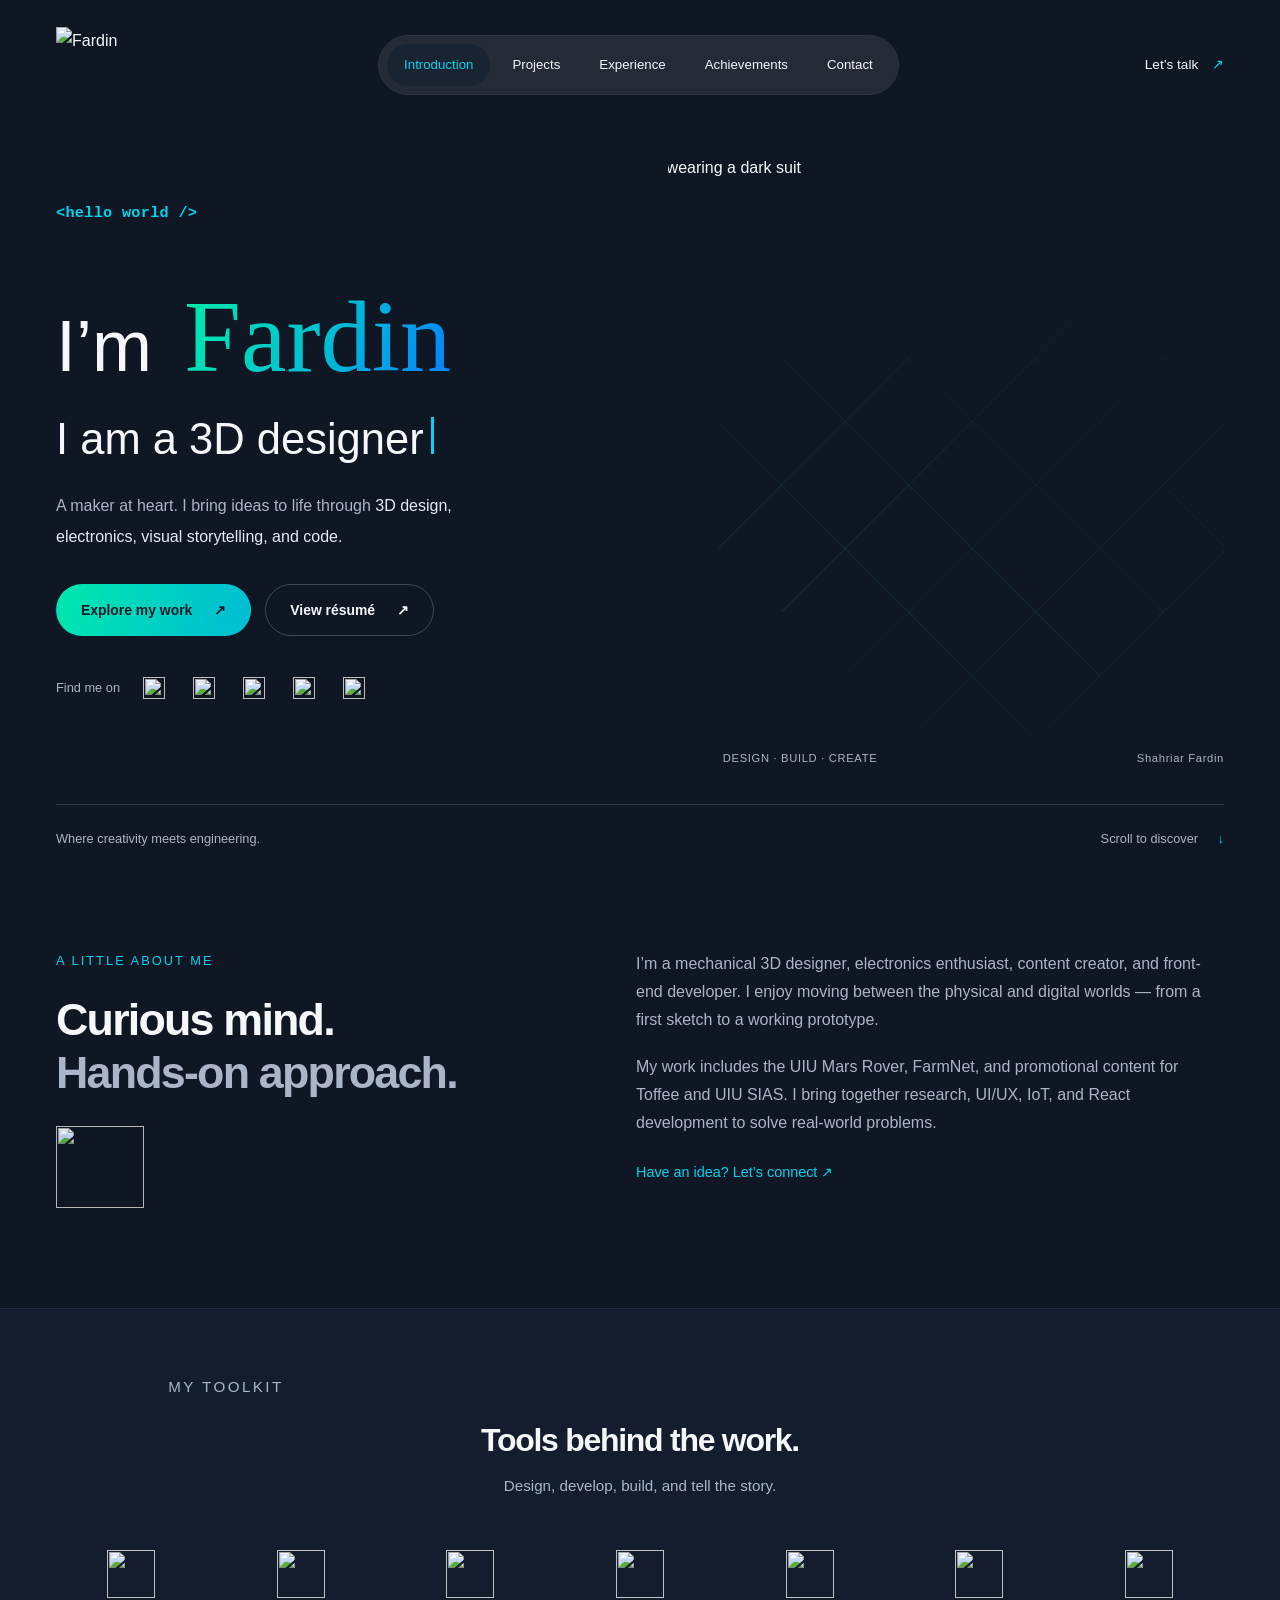
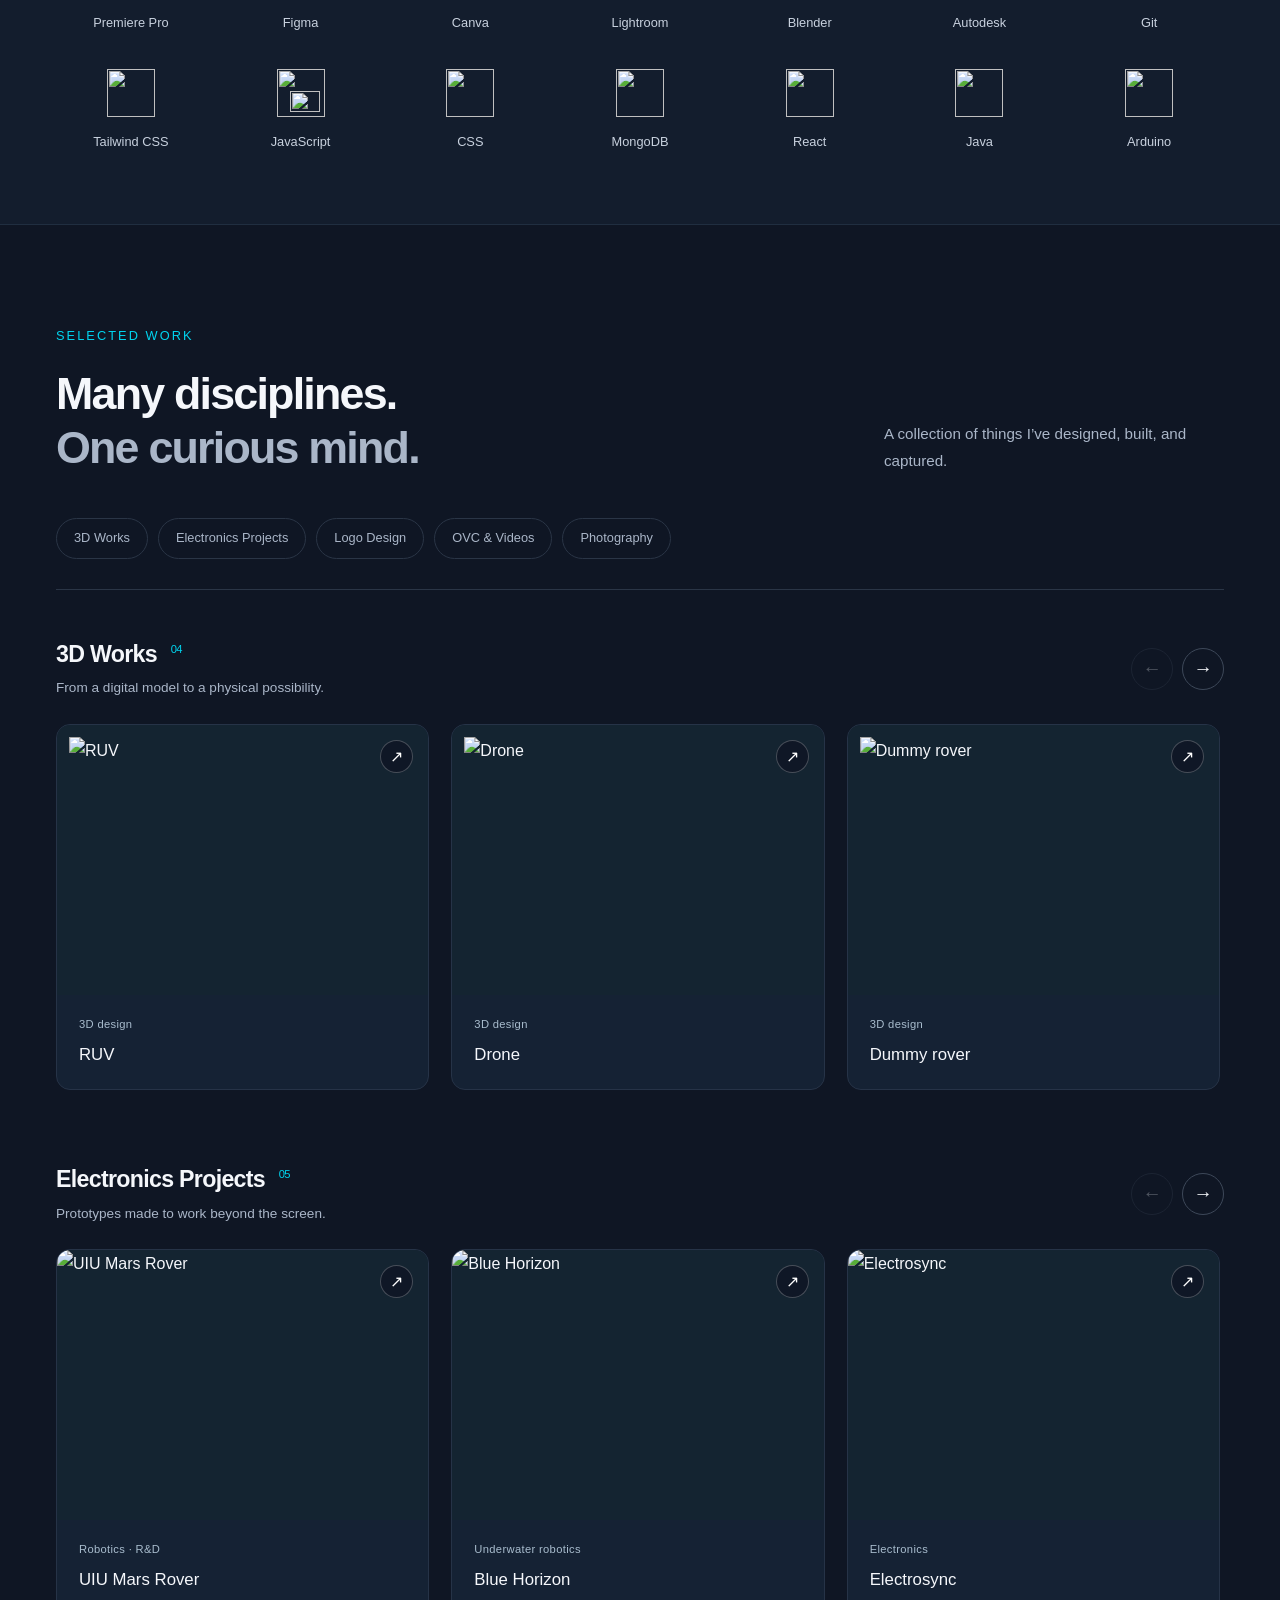
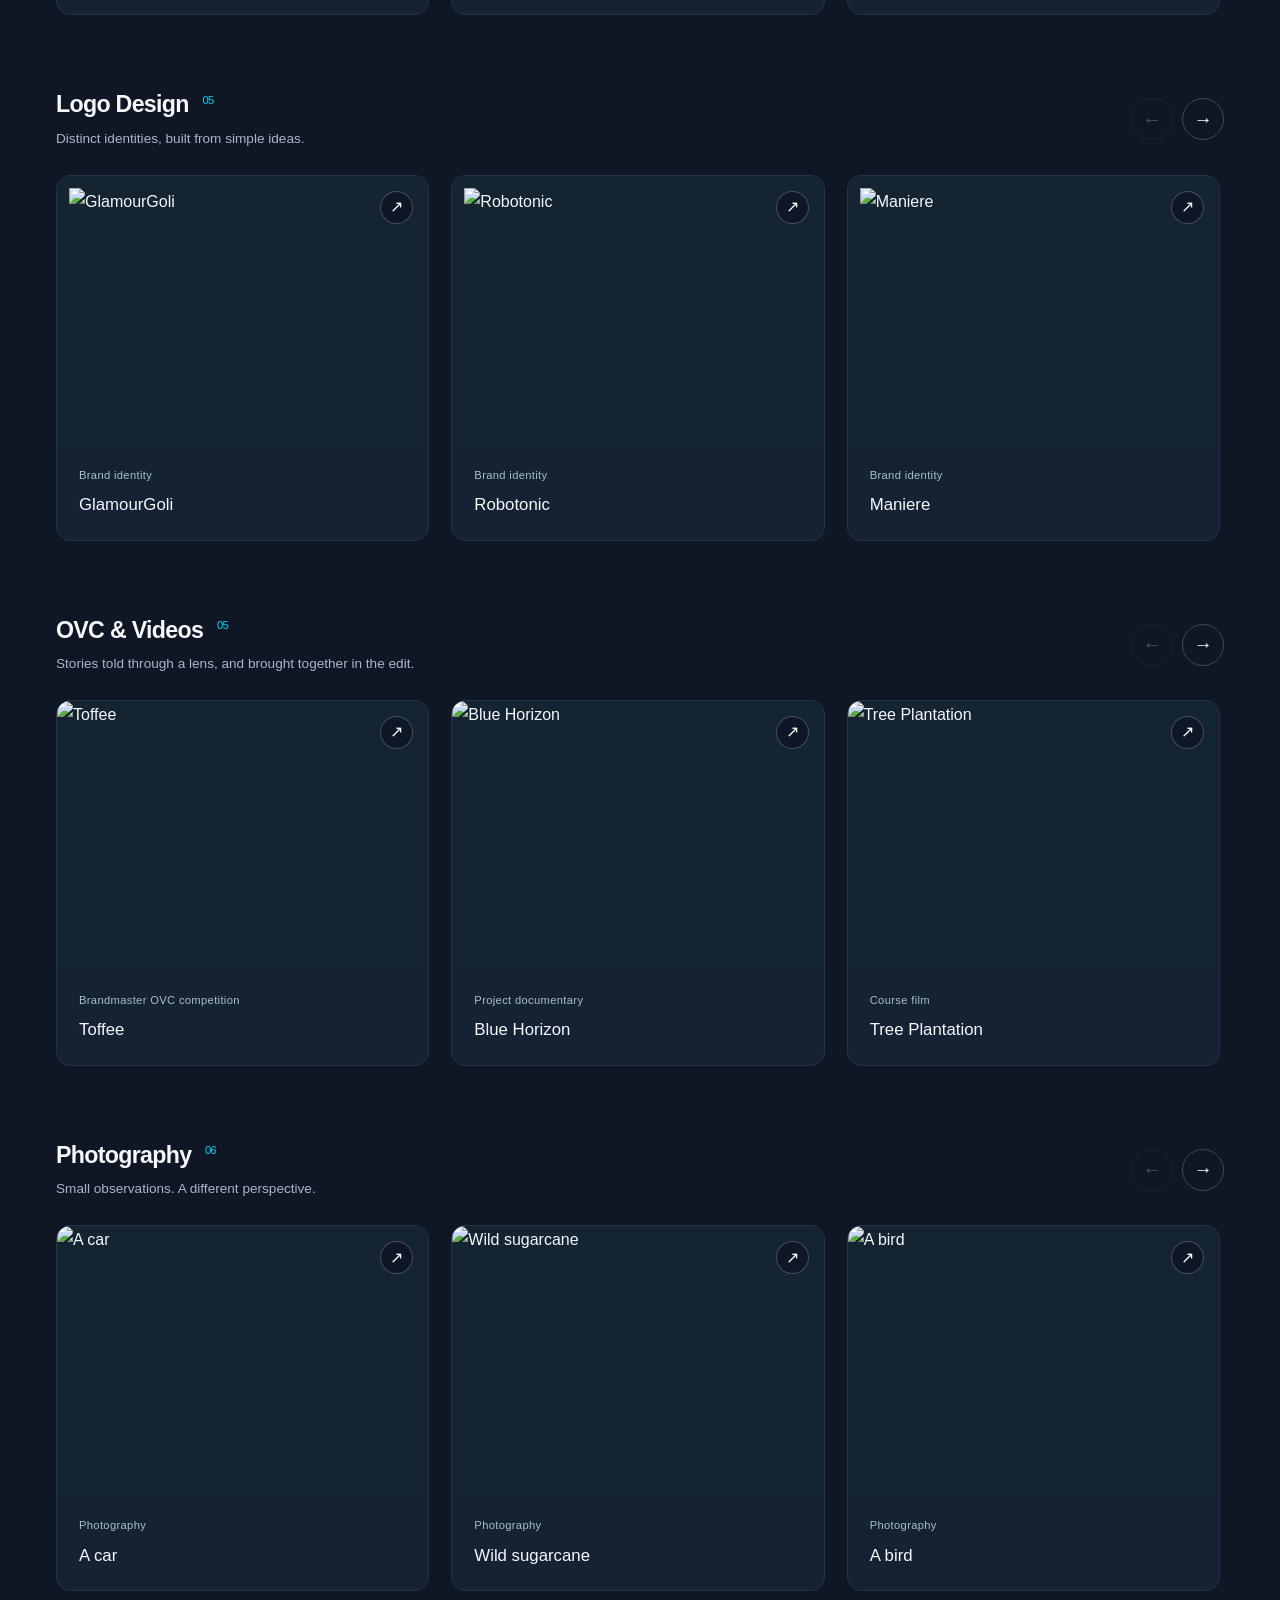
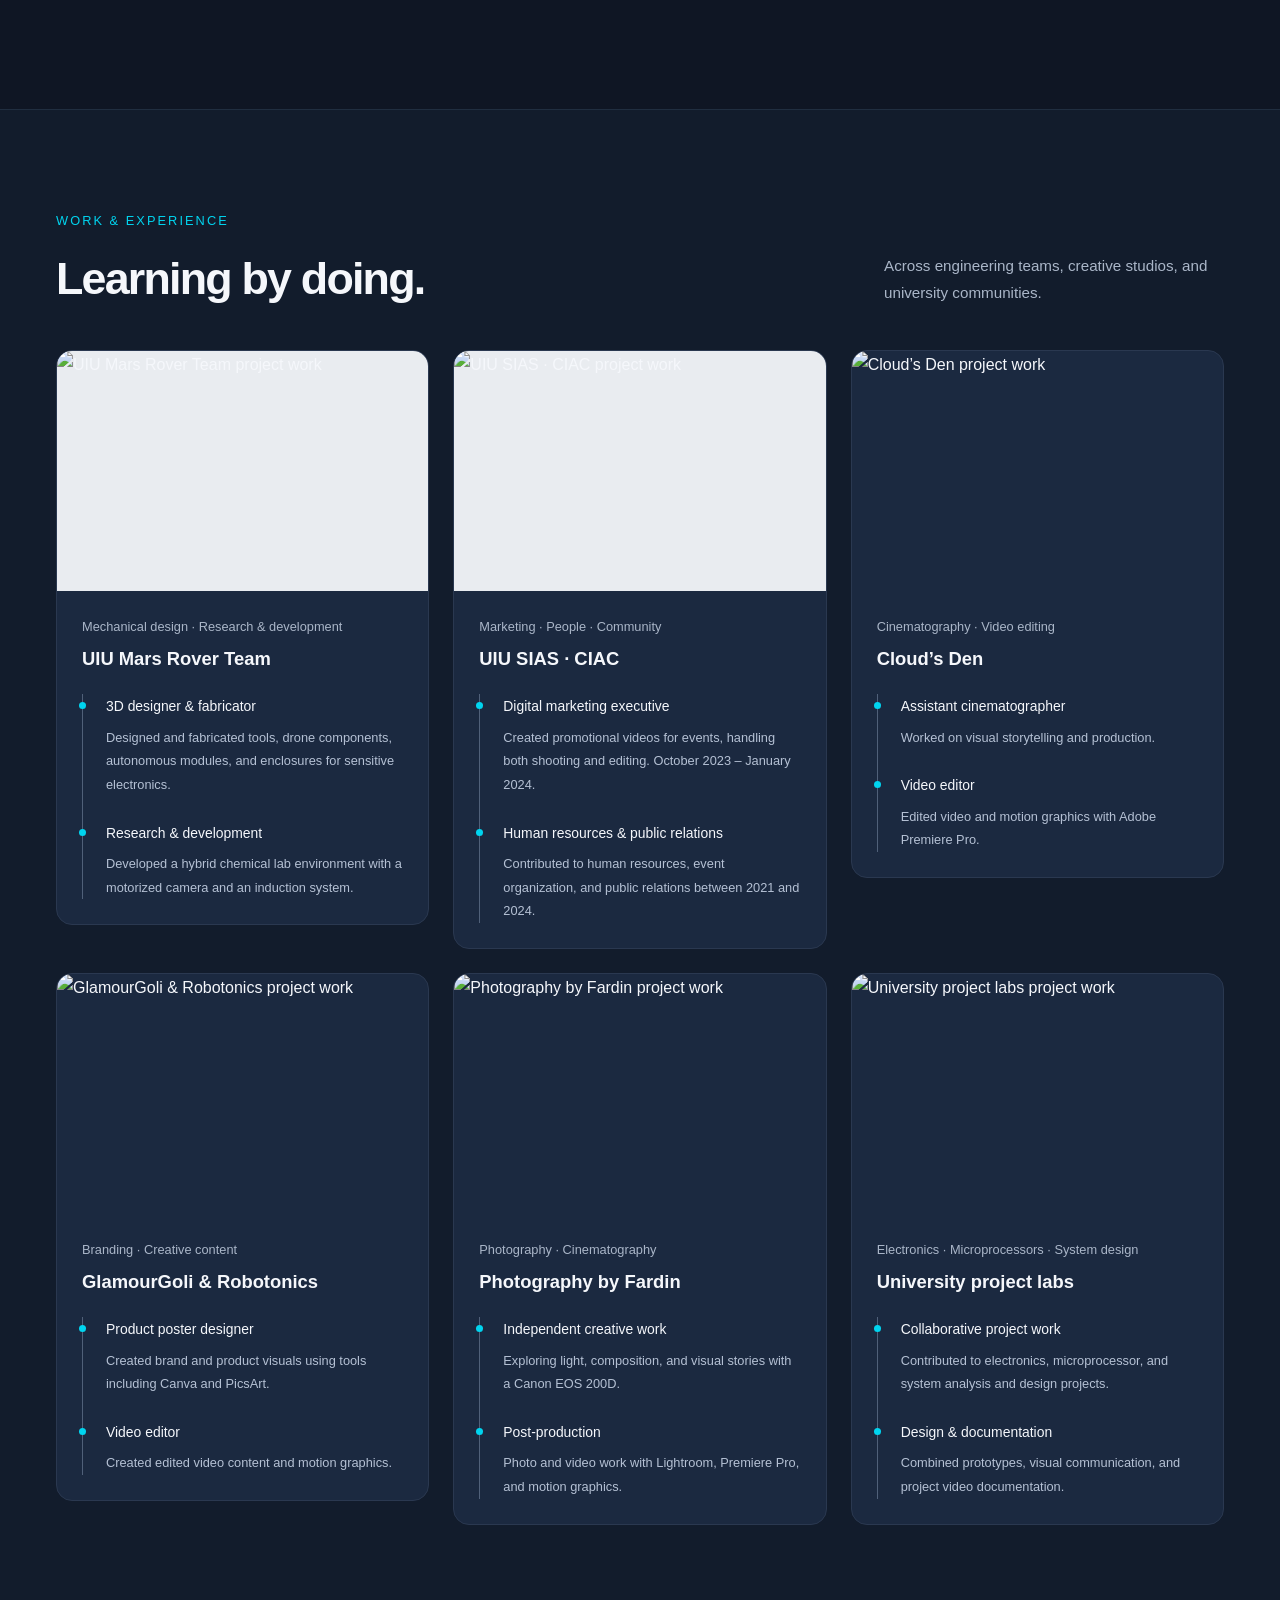
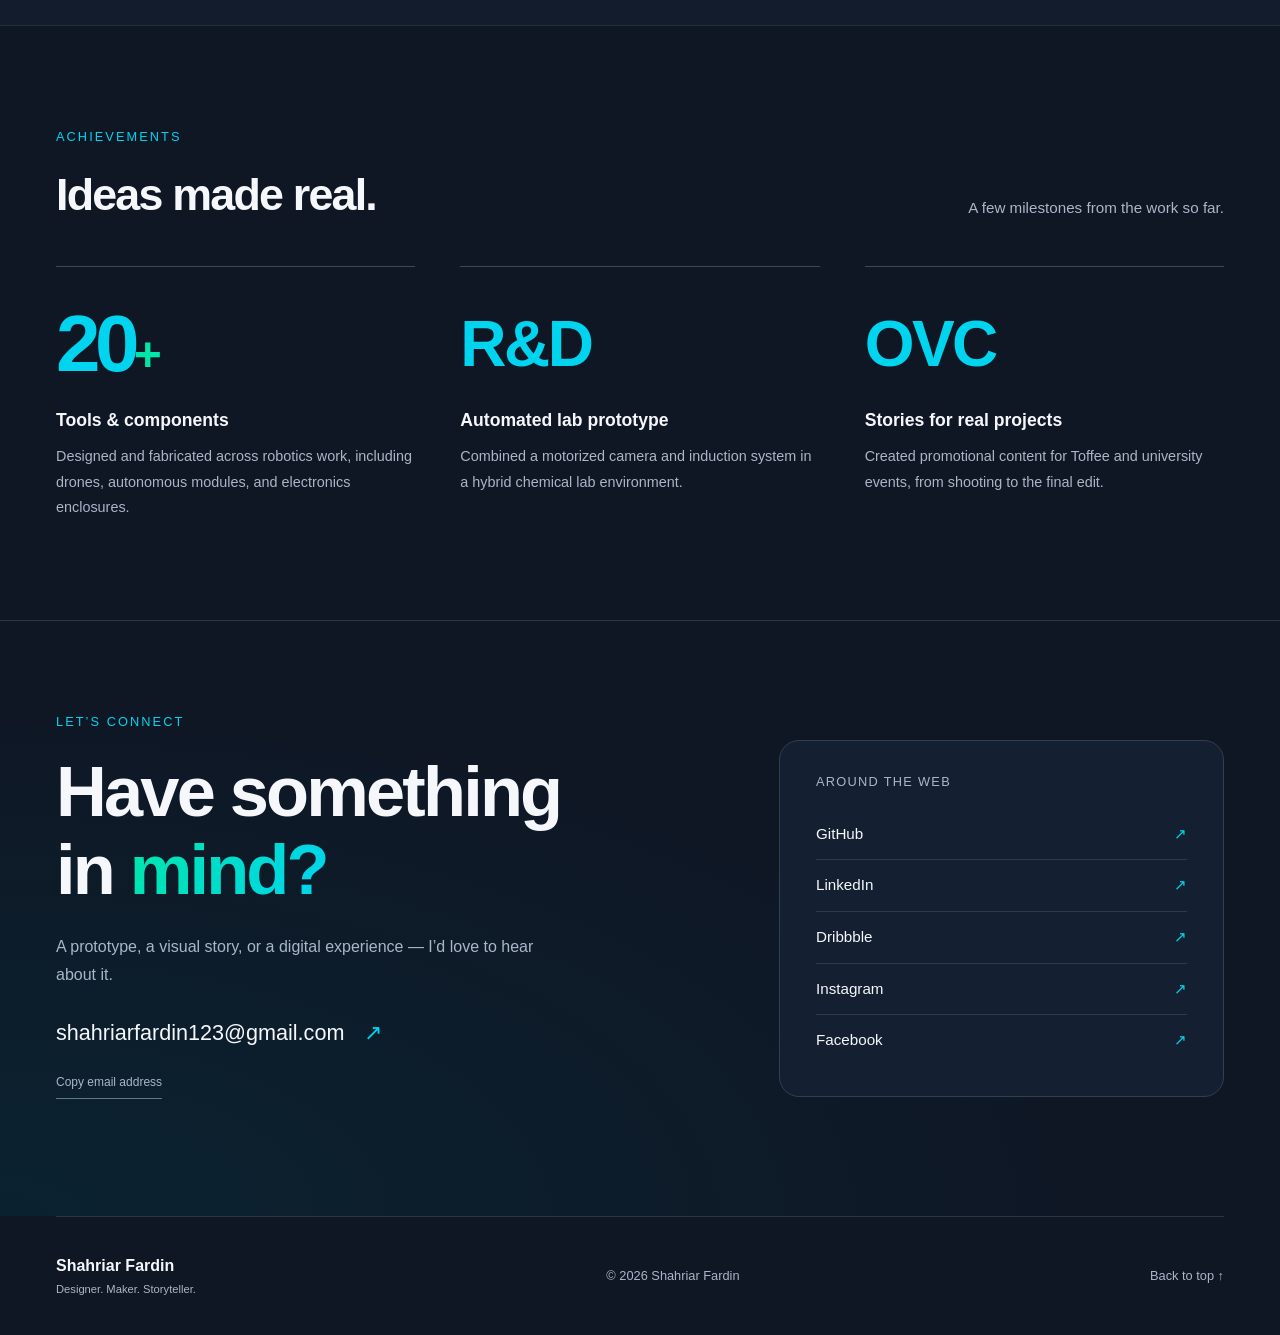
==== index.html @ 31d74bb7 "Build responsive Figma portfolio" ====
<!doctype html>
<html lang="en">
<head>
<meta charset="UTF-8"><meta name="viewport" content="width=device-width, initial-scale=1">
<meta name="theme-color" content="#0f1624">
<title>Shahriar Fardin — Designer, Maker & Developer</title>
<meta name="description" content="Shahriar Fardin’s portfolio: 3D design, robotics, electronics, filmmaking, photography, and front-end development. Explore the work and get in touch.">
<meta property="og:title" content="Shahriar Fardin — Designer, Maker & Developer">
<meta property="og:description" content="Ideas into prototypes. Stories into visuals. Explore Fardin’s multidisciplinary work.">
<meta property="og:type" content="website">
<link rel="icon" href="assets/brand.png"><link rel="stylesheet" href="assets/fonts.css"><link rel="stylesheet" href="styles.css">
<script src="script.js" defer></script>
</head>
<body>
<a class="skip-link" href="#main">Skip to content</a>
<header class="site-header wrap">
<a class="brand" href="#introduction" aria-label="Shahriar Fardin, home"><img src="assets/brand.png" width="76" height="76" alt="Fardin"></a>
<nav class="main-nav" id="main-nav" aria-label="Main navigation">
<a class="active" href="#introduction">Introduction</a><a href="#projects">Projects</a><a href="#experience">Experience</a><a href="#achievements">Achievements</a><a href="#contact">Contact</a>
</nav>
<a class="header-contact" href="mailto:shahriarfardin123@gmail.com">Let’s talk <span aria-hidden="true">↗</span></a>
<button class="menu-toggle" aria-label="Open navigation" aria-expanded="false" aria-controls="main-nav"><img src="assets/menu.svg" alt="" width="30" height="30"></button>
</header>
<main id="main">
<section id="introduction" class="hero wrap" aria-labelledby="hero-title">
<div class="hero-content"><p class="eyebrow hello">&lt;hello world /&gt;</p><h1 id="hero-title">I’m <span class="signature">Fardin</span><span class="sr-only"> — Shahriar Fardin</span></h1><p class="role-line">I am a <span id="changing-role">3D designer</span><span class="caret" aria-hidden="true"></span></p>
<p class="hero-description">A maker at heart. I bring ideas to life through <strong>3D design, electronics, visual storytelling, and code.</strong></p>
<div class="hero-actions"><a class="button primary" href="#projects">Explore my work <span aria-hidden="true">↗</span></a><a class="button secondary" href="https://drive.google.com/file/d/1MTpbLMt3Sgxe6NKHbebdS47YNT3C5F4D/view" target="_blank" rel="noopener noreferrer">View résumé <span aria-hidden="true">↗</span></a></div>
<div class="hero-socials"><span class="small-label">Find me on</span><a href="https://github.com/LynxOF1971" target="_blank" rel="noopener noreferrer" aria-label="GitHub"><img src="assets/github.svg" width="22" height="22" alt=""></a><a href="https://www.linkedin.com/in/shahriar-fardin/" target="_blank" rel="noopener noreferrer" aria-label="LinkedIn"><img src="assets/linkedin.svg" width="22" height="22" alt=""></a><a href="https://www.instagram.com/shahriar_farabi_fardin143/" target="_blank" rel="noopener noreferrer" aria-label="Instagram"><img src="assets/instagram.svg" width="22" height="22" alt=""></a><a href="https://www.facebook.com/shahriar.fardin1418/" target="_blank" rel="noopener noreferrer" aria-label="Facebook"><img src="assets/facebook.svg" width="22" height="22" alt=""></a><a href="https://dribbble.com/LynxOF1971" target="_blank" rel="noopener noreferrer" aria-label="Dribbble"><img src="assets/dribbble.svg" width="22" height="22" alt=""></a></div>
</div>
<div class="hero-visual"><div class="geometry" aria-hidden="true"></div><img class="portrait" src="assets/portrait.png" alt="Shahriar Fardin wearing a dark suit" width="1268" height="864" fetchpriority="high"><div class="portrait-caption"><span>DESIGN · BUILD · CREATE</span><span>Shahriar Fardin</span></div></div>
<div class="hero-bottom"><span>Where creativity meets engineering.</span><a href="#about">Scroll to discover <span aria-hidden="true">↓</span></a></div>
</section>
<section id="about" class="about wrap section"><div><p class="eyebrow">A LITTLE ABOUT ME</p><h2>Curious mind.<br><span class="muted">Hands-on approach.</span></h2><img class="little-spark" src="assets/pikachu.gif" alt="" aria-hidden="true" loading="lazy" width="88" height="82"></div><div class="about-copy"><p>I’m a mechanical 3D designer, electronics enthusiast, content creator, and front-end developer. I enjoy moving between the physical and digital worlds — from a first sketch to a working prototype.</p><p>My work includes the UIU Mars Rover, FarmNet, and promotional content for Toffee and UIU SIAS. I bring together research, UI/UX, IoT, and React development to solve real-world problems.</p><a class="text-link" href="#contact">Have an idea? Let’s connect <span aria-hidden="true">↗</span></a></div></section>
<section id="skills" class="skills-band"><div class="wrap"><div class="section-heading compact"><p class="eyebrow">MY TOOLKIT</p><h2>Tools behind the work.</h2><p>Design, develop, build, and tell the story.</p></div><ul class="skills-grid">
<li><img src="assets/premiere.png" alt="" loading="lazy" width="48" height="48"><span>Premiere Pro</span></li>
<li><img src="assets/figma.svg" alt="" loading="lazy" width="48" height="48"><span>Figma</span></li>
<li><img src="assets/canva.png" alt="" loading="lazy" width="48" height="48"><span>Canva</span></li>
<li><img src="assets/lightroom.png" alt="" loading="lazy" width="48" height="48"><span>Lightroom</span></li>
<li><img src="assets/blender.png" alt="" loading="lazy" width="48" height="48"><span>Blender</span></li>
<li><img src="assets/autodesk.png" alt="" loading="lazy" width="48" height="48"><span>Autodesk</span></li>
<li><img src="assets/git.svg" alt="" loading="lazy" width="48" height="48"><span>Git</span></li>
<li><img src="assets/tailwind.svg" alt="" loading="lazy" width="48" height="48"><span>Tailwind CSS</span></li>
<li><span class="js-logo"><img src="assets/javascript-bg.svg" alt="" loading="lazy" width="48" height="48"><img class="js-letters" src="assets/javascript-text.svg" alt="" width="30" height="21"></span><span>JavaScript</span></li>
<li><img src="assets/css.png" alt="" loading="lazy" width="48" height="48"><span>CSS</span></li>
<li><img src="assets/mongodb.svg" alt="" loading="lazy" width="48" height="48"><span>MongoDB</span></li>
<li><img src="assets/react.svg" alt="" loading="lazy" width="48" height="48"><span>React</span></li>
<li><img src="assets/java.png" alt="" loading="lazy" width="48" height="48"><span>Java</span></li>
<li><img src="assets/arduino.png" alt="" loading="lazy" width="48" height="48"><span>Arduino</span></li>
</ul></div></section><section id="projects" class="section wrap"><div class="section-heading"><div><p class="eyebrow">SELECTED WORK</p><h2>Many disciplines.<br><span class="muted">One curious mind.</span></h2></div><p>A collection of things I’ve designed, built, and captured.</p></div><nav class="project-index" aria-label="Project categories">
<a href="#gallery-0">3D Works</a>
<a href="#gallery-1">Electronics Projects</a>
<a href="#gallery-2">Logo Design</a>
<a href="#gallery-3">OVC & Videos</a>
<a href="#gallery-4">Photography</a>
</nav>
<section class="gallery-section" id="gallery-0" aria-labelledby="gallery-heading-0"><div class="gallery-heading"><div><h3 id="gallery-heading-0">3D Works <span class="count">04</span></h3><p>From a digital model to a physical possibility.</p></div><div class="gallery-controls"><button class="gallery-prev" aria-label="Previous 3D Works projects" data-gallery="track-0">←</button><button class="gallery-next" aria-label="Next 3D Works projects" data-gallery="track-0">→</button></div></div><div class="gallery-track" id="track-0" tabindex="0" role="region" aria-label="3D Works gallery, scroll for more">
<button class="project-card" data-project="project-1" aria-label="View RUV — 3D design"><div class="project-image contain"><img src="assets/ruv.png" alt="RUV" loading="lazy" width="600" height="450"><span class="project-open" aria-hidden="true">↗</span></div><div class="project-info"><p>3D design</p><h4>RUV</h4></div></button>
<button class="project-card" data-project="project-2" aria-label="View Drone — 3D design"><div class="project-image contain"><img src="assets/drone.png" alt="Drone" loading="lazy" width="600" height="450"><span class="project-open" aria-hidden="true">↗</span></div><div class="project-info"><p>3D design</p><h4>Drone</h4></div></button>
<button class="project-card" data-project="project-3" aria-label="View Dummy rover — 3D design"><div class="project-image contain"><img src="assets/dummy-rover.png" alt="Dummy rover" loading="lazy" width="600" height="450"><span class="project-open" aria-hidden="true">↗</span></div><div class="project-info"><p>3D design</p><h4>Dummy rover</h4></div></button>
<button class="project-card" data-project="project-4" aria-label="View VRX module enclosure — 3D design"><div class="project-image contain"><img src="assets/vrx-enclosure.png" alt="VRX module enclosure" loading="lazy" width="600" height="450"><span class="project-open" aria-hidden="true">↗</span></div><div class="project-info"><p>3D design</p><h4>VRX module enclosure</h4></div></button>
</div></section>
<section class="gallery-section" id="gallery-1" aria-labelledby="gallery-heading-1"><div class="gallery-heading"><div><h3 id="gallery-heading-1">Electronics Projects <span class="count">05</span></h3><p>Prototypes made to work beyond the screen.</p></div><div class="gallery-controls"><button class="gallery-prev" aria-label="Previous Electronics Projects projects" data-gallery="track-1">←</button><button class="gallery-next" aria-label="Next Electronics Projects projects" data-gallery="track-1">→</button></div></div><div class="gallery-track" id="track-1" tabindex="0" role="region" aria-label="Electronics Projects gallery, scroll for more">
<button class="project-card" data-project="project-5" aria-label="View UIU Mars Rover — Robotics · R&amp;D"><div class="project-image cover"><img src="assets/mars-rover.jpg" alt="UIU Mars Rover" loading="lazy" width="600" height="450"><span class="project-open" aria-hidden="true">↗</span></div><div class="project-info"><p>Robotics · R&amp;D</p><h4>UIU Mars Rover</h4></div></button>
<button class="project-card" data-project="project-6" aria-label="View Blue Horizon — Underwater robotics"><div class="project-image cover"><img src="assets/blue-horizon.jpg" alt="Blue Horizon" loading="lazy" width="600" height="450"><span class="project-open" aria-hidden="true">↗</span></div><div class="project-info"><p>Underwater robotics</p><h4>Blue Horizon</h4></div></button>
<button class="project-card" data-project="project-7" aria-label="View Electrosync — Electronics"><div class="project-image cover"><img src="assets/electrosync.jpg" alt="Electrosync" loading="lazy" width="600" height="450"><span class="project-open" aria-hidden="true">↗</span></div><div class="project-info"><p>Electronics</p><h4>Electrosync</h4></div></button>
<button class="project-card" data-project="project-8" aria-label="View Bifrost lab — Research &amp; development"><div class="project-image cover"><img src="assets/bifrost-lab.jpg" alt="Bifrost lab" loading="lazy" width="600" height="450"><span class="project-open" aria-hidden="true">↗</span></div><div class="project-info"><p>Research &amp; development</p><h4>Bifrost lab</h4></div></button>
<button class="project-card" data-project="project-9" aria-label="View FarmNet — IoT · UI/UX · Front-end"><div class="project-image cover"><img src="assets/farmnet.jpg" alt="FarmNet" loading="lazy" width="600" height="450"><span class="project-open" aria-hidden="true">↗</span></div><div class="project-info"><p>IoT · UI/UX · Front-end</p><h4>FarmNet</h4></div></button>
</div></section>
<section class="gallery-section" id="gallery-2" aria-labelledby="gallery-heading-2"><div class="gallery-heading"><div><h3 id="gallery-heading-2">Logo Design <span class="count">05</span></h3><p>Distinct identities, built from simple ideas.</p></div><div class="gallery-controls"><button class="gallery-prev" aria-label="Previous Logo Design projects" data-gallery="track-2">←</button><button class="gallery-next" aria-label="Next Logo Design projects" data-gallery="track-2">→</button></div></div><div class="gallery-track" id="track-2" tabindex="0" role="region" aria-label="Logo Design gallery, scroll for more">
<button class="project-card" data-project="project-10" aria-label="View GlamourGoli — Brand identity"><div class="project-image contain"><img src="assets/glamourgoli.png" alt="GlamourGoli" loading="lazy" width="600" height="450"><span class="project-open" aria-hidden="true">↗</span></div><div class="project-info"><p>Brand identity</p><h4>GlamourGoli</h4></div></button>
<button class="project-card" data-project="project-11" aria-label="View Robotonic — Brand identity"><div class="project-image contain"><img src="assets/robotonic.png" alt="Robotonic" loading="lazy" width="600" height="450"><span class="project-open" aria-hidden="true">↗</span></div><div class="project-info"><p>Brand identity</p><h4>Robotonic</h4></div></button>
<button class="project-card" data-project="project-12" aria-label="View Maniere — Brand identity"><div class="project-image contain"><img src="assets/maniere.png" alt="Maniere" loading="lazy" width="600" height="450"><span class="project-open" aria-hidden="true">↗</span></div><div class="project-info"><p>Brand identity</p><h4>Maniere</h4></div></button>
<button class="project-card" data-project="project-13" aria-label="View Robotonics emblem — Brand identity"><div class="project-image contain"><img src="assets/robotonics-emblem.png" alt="Robotonics emblem" loading="lazy" width="600" height="450"><span class="project-open" aria-hidden="true">↗</span></div><div class="project-info"><p>Brand identity</p><h4>Robotonics emblem</h4></div></button>
<button class="project-card" data-project="project-14" aria-label="View Logo study — Brand exploration"><div class="project-image contain"><img src="assets/logo-study.png" alt="Logo study" loading="lazy" width="600" height="450"><span class="project-open" aria-hidden="true">↗</span></div><div class="project-info"><p>Brand exploration</p><h4>Logo study</h4></div></button>
</div></section>
<section class="gallery-section" id="gallery-3" aria-labelledby="gallery-heading-3"><div class="gallery-heading"><div><h3 id="gallery-heading-3">OVC & Videos <span class="count">05</span></h3><p>Stories told through a lens, and brought together in the edit.</p></div><div class="gallery-controls"><button class="gallery-prev" aria-label="Previous OVC & Videos projects" data-gallery="track-3">←</button><button class="gallery-next" aria-label="Next OVC & Videos projects" data-gallery="track-3">→</button></div></div><div class="gallery-track" id="track-3" tabindex="0" role="region" aria-label="OVC & Videos gallery, scroll for more">
<button class="project-card" data-project="project-15" aria-label="View Toffee — Brandmaster OVC competition"><div class="project-image cover"><img src="assets/toffee.jpg" alt="Toffee" loading="lazy" width="600" height="450"><span class="project-open" aria-hidden="true">↗</span></div><div class="project-info"><p>Brandmaster OVC competition</p><h4>Toffee</h4></div></button>
<button class="project-card" data-project="project-16" aria-label="View Blue Horizon — Project documentary"><div class="project-image cover"><img src="assets/blue-horizon-video.jpg" alt="Blue Horizon" loading="lazy" width="600" height="450"><span class="project-open" aria-hidden="true">↗</span></div><div class="project-info"><p>Project documentary</p><h4>Blue Horizon</h4></div></button>
<button class="project-card" data-project="project-17" aria-label="View Tree Plantation — Course film"><div class="project-image cover"><img src="assets/tree-plantation.jpg" alt="Tree Plantation" loading="lazy" width="600" height="450"><span class="project-open" aria-hidden="true">↗</span></div><div class="project-info"><p>Course film</p><h4>Tree Plantation</h4></div></button>
<button class="project-card" data-project="project-18" aria-label="View Video project — Film &amp; editing"><div class="project-image cover"><img src="assets/video-04.jpg" alt="Video project" loading="lazy" width="600" height="450"><span class="project-open" aria-hidden="true">↗</span></div><div class="project-info"><p>Film &amp; editing</p><h4>Video project</h4></div></button>
<button class="project-card" data-project="project-19" aria-label="View Electrosync — Project film"><div class="project-image cover"><img src="assets/electrosync.jpg" alt="Electrosync" loading="lazy" width="600" height="450"><span class="project-open" aria-hidden="true">↗</span></div><div class="project-info"><p>Project film</p><h4>Electrosync</h4></div></button>
</div></section>
<section class="gallery-section" id="gallery-4" aria-labelledby="gallery-heading-4"><div class="gallery-heading"><div><h3 id="gallery-heading-4">Photography <span class="count">06</span></h3><p>Small observations. A different perspective.</p></div><div class="gallery-controls"><button class="gallery-prev" aria-label="Previous Photography projects" data-gallery="track-4">←</button><button class="gallery-next" aria-label="Next Photography projects" data-gallery="track-4">→</button></div></div><div class="gallery-track" id="track-4" tabindex="0" role="region" aria-label="Photography gallery, scroll for more">
<button class="project-card" data-project="project-20" aria-label="View A car — Photography"><div class="project-image cover"><img src="assets/car.jpg" alt="A car" loading="lazy" width="600" height="450"><span class="project-open" aria-hidden="true">↗</span></div><div class="project-info"><p>Photography</p><h4>A car</h4></div></button>
<button class="project-card" data-project="project-21" aria-label="View Wild sugarcane — Photography"><div class="project-image cover"><img src="assets/sugarcane.jpg" alt="Wild sugarcane" loading="lazy" width="600" height="450"><span class="project-open" aria-hidden="true">↗</span></div><div class="project-info"><p>Photography</p><h4>Wild sugarcane</h4></div></button>
<button class="project-card" data-project="project-22" aria-label="View A bird — Photography"><div class="project-image cover"><img src="assets/bird.jpg" alt="A bird" loading="lazy" width="600" height="450"><span class="project-open" aria-hidden="true">↗</span></div><div class="project-info"><p>Photography</p><h4>A bird</h4></div></button>
<button class="project-card" data-project="project-23" aria-label="View Kite — Photography"><div class="project-image cover"><img src="assets/kite.jpg" alt="Kite" loading="lazy" width="600" height="450"><span class="project-open" aria-hidden="true">↗</span></div><div class="project-info"><p>Photography</p><h4>Kite</h4></div></button>
<button class="project-card" data-project="project-24" aria-label="View Horse — Photography"><div class="project-image cover"><img src="assets/horse.jpg" alt="Horse" loading="lazy" width="600" height="450"><span class="project-open" aria-hidden="true">↗</span></div><div class="project-info"><p>Photography</p><h4>Horse</h4></div></button>
<button class="project-card" data-project="project-25" aria-label="View Bird in flight — Photography"><div class="project-image cover"><img src="assets/bird-flight.jpg" alt="Bird in flight" loading="lazy" width="600" height="450"><span class="project-open" aria-hidden="true">↗</span></div><div class="project-info"><p>Photography</p><h4>Bird in flight</h4></div></button>
</div></section>
</section>
<section id="experience" class="experience-band"><div class="section wrap"><div class="section-heading"><div><p class="eyebrow">WORK & EXPERIENCE</p><h2>Learning by doing.</h2></div><p>Across engineering teams, creative studios, and university communities.</p></div><div class="experience-grid">
<article class="experience-card"><img class="experience-image" src="assets/rover-team.jpg" alt="UIU Mars Rover Team project work" loading="lazy" width="600" height="400"><div class="experience-copy"><p class="small-label">Mechanical design · Research &amp; development</p><h3>UIU Mars Rover Team</h3><ul>
<li><h4>3D designer &amp; fabricator</h4><p>Designed and fabricated tools, drone components, autonomous modules, and enclosures for sensitive electronics.</p></li>
<li><h4>Research &amp; development</h4><p>Developed a hybrid chemical lab environment with a motorized camera and an induction system.</p></li>
</ul></div></article>
<article class="experience-card"><img class="experience-image" src="assets/sias.jpg" alt="UIU SIAS · CIAC project work" loading="lazy" width="600" height="400"><div class="experience-copy"><p class="small-label">Marketing · People · Community</p><h3>UIU SIAS · CIAC</h3><ul>
<li><h4>Digital marketing executive</h4><p>Created promotional videos for events, handling both shooting and editing. October 2023 – January 2024.</p></li>
<li><h4>Human resources &amp; public relations</h4><p>Contributed to human resources, event organization, and public relations between 2021 and 2024.</p></li>
</ul></div></article>
<article class="experience-card"><img class="experience-image" src="assets/clouds-den.jpg" alt="Cloud’s Den project work" loading="lazy" width="600" height="400"><div class="experience-copy"><p class="small-label">Cinematography · Video editing</p><h3>Cloud’s Den</h3><ul>
<li><h4>Assistant cinematographer</h4><p>Worked on visual storytelling and production.</p></li>
<li><h4>Video editor</h4><p>Edited video and motion graphics with Adobe Premiere Pro.</p></li>
</ul></div></article>
<article class="experience-card"><img class="experience-image" src="assets/glamourgoli.png" alt="GlamourGoli &amp; Robotonics project work" loading="lazy" width="600" height="400"><div class="experience-copy"><p class="small-label">Branding · Creative content</p><h3>GlamourGoli &amp; Robotonics</h3><ul>
<li><h4>Product poster designer</h4><p>Created brand and product visuals using tools including Canva and PicsArt.</p></li>
<li><h4>Video editor</h4><p>Created edited video content and motion graphics.</p></li>
</ul></div></article>
<article class="experience-card"><img class="experience-image" src="assets/photo-brand.jpg" alt="Photography by Fardin project work" loading="lazy" width="600" height="400"><div class="experience-copy"><p class="small-label">Photography · Cinematography</p><h3>Photography by Fardin</h3><ul>
<li><h4>Independent creative work</h4><p>Exploring light, composition, and visual stories with a Canon EOS 200D.</p></li>
<li><h4>Post-production</h4><p>Photo and video work with Lightroom, Premiere Pro, and motion graphics.</p></li>
</ul></div></article>
<article class="experience-card"><img class="experience-image" src="assets/farmnet.jpg" alt="University project labs project work" loading="lazy" width="600" height="400"><div class="experience-copy"><p class="small-label">Electronics · Microprocessors · System design</p><h3>University project labs</h3><ul>
<li><h4>Collaborative project work</h4><p>Contributed to electronics, microprocessor, and system analysis and design projects.</p></li>
<li><h4>Design &amp; documentation</h4><p>Combined prototypes, visual communication, and project video documentation.</p></li>
</ul></div></article>
</div></div></section><section id="achievements" class="section wrap"><div class="section-heading"><div><p class="eyebrow">ACHIEVEMENTS</p><h2>Ideas made real.</h2></div><p>A few milestones from the work so far.</p></div><div class="milestones"><article><span class="milestone-number">20<span>+</span></span><h3>Tools & components</h3><p>Designed and fabricated across robotics work, including drones, autonomous modules, and electronics enclosures.</p></article><article><span class="milestone-number word">R&D</span><h3>Automated lab prototype</h3><p>Combined a motorized camera and induction system in a hybrid chemical lab environment.</p></article><article><span class="milestone-number word">OVC</span><h3>Stories for real projects</h3><p>Created promotional content for Toffee and university events, from shooting to the final edit.</p></article></div></section>
<section id="contact" class="contact-section"><div class="wrap contact-grid"><div><p class="eyebrow">LET’S CONNECT</p><h2>Have something<br>in <span class="gradient-text">mind?</span></h2><p>A prototype, a visual story, or a digital experience — I’d love to hear about it.</p><a class="email-link" href="mailto:shahriarfardin123@gmail.com">shahriarfardin123@gmail.com <span aria-hidden="true">↗</span></a><button class="copy-email" type="button">Copy email address</button><span id="copy-status" class="small-label" role="status" aria-live="polite"></span></div><div class="contact-card"><p class="small-label">AROUND THE WEB</p><a href="https://github.com/LynxOF1971" target="_blank" rel="noopener noreferrer">GitHub <span>↗</span></a><a href="https://www.linkedin.com/in/shahriar-fardin/" target="_blank" rel="noopener noreferrer">LinkedIn <span>↗</span></a><a href="https://dribbble.com/LynxOF1971" target="_blank" rel="noopener noreferrer">Dribbble <span>↗</span></a><a href="https://www.instagram.com/shahriar_farabi_fardin143/" target="_blank" rel="noopener noreferrer">Instagram <span>↗</span></a><a href="https://www.facebook.com/shahriar.fardin1418/" target="_blank" rel="noopener noreferrer">Facebook <span>↗</span></a></div></div></section>
</main>
<footer class="footer wrap"><a class="footer-name" href="#introduction">Shahriar Fardin<span>Designer. Maker. Storyteller.</span></a><p>© <span id="year">2026</span> Shahriar Fardin</p><a href="#introduction">Back to top ↑</a></footer>
<dialog id="project-dialog" aria-labelledby="dialog-title"><button class="dialog-close" aria-label="Close project">×</button><div id="dialog-content"></div></dialog>
<template id="project-1"><img class="dialog-image" src="assets/ruv.png" alt="RUV"><div class="dialog-copy"><p class="eyebrow">3D design</p><h2 class="dialog-title">RUV</h2><p>A remotely operated underwater vehicle concept, developed as a mechanical 3D design study.</p></div></template>
<template id="project-2"><img class="dialog-image" src="assets/drone.png" alt="Drone"><div class="dialog-copy"><p class="eyebrow">3D design</p><h2 class="dialog-title">Drone</h2><p>A drone assembly exploring the structure and arrangement of mechanical components.</p></div></template>
<template id="project-3"><img class="dialog-image" src="assets/dummy-rover.png" alt="Dummy rover"><div class="dialog-copy"><p class="eyebrow">3D design</p><h2 class="dialog-title">Dummy rover</h2><p>A rover model exploring a compact body, wheel layout, and mechanical structure.</p></div></template>
<template id="project-4"><img class="dialog-image" src="assets/vrx-enclosure.png" alt="VRX module enclosure"><div class="dialog-copy"><p class="eyebrow">3D design</p><h2 class="dialog-title">VRX module enclosure</h2><p>A protective enclosure designed around a VRX module and its electronic components.</p></div></template>
<template id="project-5"><img class="dialog-image" src="assets/mars-rover.jpg" alt="UIU Mars Rover"><div class="dialog-copy"><p class="eyebrow">Robotics · R&amp;D</p><h2 class="dialog-title">UIU Mars Rover</h2><p>Work with the UIU Mars Rover team across mechanical design, fabrication, and research and development.</p></div></template>
<template id="project-6"><img class="dialog-image" src="assets/blue-horizon.jpg" alt="Blue Horizon"><div class="dialog-copy"><p class="eyebrow">Underwater robotics</p><h2 class="dialog-title">Blue Horizon</h2><p>An underwater robot developed as a microprocessor lab project.</p></div></template>
<template id="project-7"><img class="dialog-image" src="assets/electrosync.jpg" alt="Electrosync"><div class="dialog-copy"><p class="eyebrow">Electronics</p><h2 class="dialog-title">Electrosync</h2><p>An automated synchronized road prototype, combining electronics and system coordination.</p></div></template>
<template id="project-8"><img class="dialog-image" src="assets/bifrost-lab.jpg" alt="Bifrost lab"><div class="dialog-copy"><p class="eyebrow">Research &amp; development</p><h2 class="dialog-title">Bifrost lab</h2><p>A chemical reactor prototype. My work included a motorized camera and an induction system for automated chemical experiments.</p></div></template>
<template id="project-9"><img class="dialog-image" src="assets/farmnet.jpg" alt="FarmNet"><div class="dialog-copy"><p class="eyebrow">IoT · UI/UX · Front-end</p><h2 class="dialog-title">FarmNet</h2><p>A project bringing together IoT, UI/UX, and front-end development to address real-world agricultural challenges.</p></div></template>
<template id="project-10"><img class="dialog-image" src="assets/glamourgoli.png" alt="GlamourGoli"><div class="dialog-copy"><p class="eyebrow">Brand identity</p><h2 class="dialog-title">GlamourGoli</h2><p>A logo design for GlamourGoli, exploring a feminine profile and a soft, flowing visual identity.</p></div></template>
<template id="project-11"><img class="dialog-image" src="assets/robotonic.png" alt="Robotonic"><div class="dialog-copy"><p class="eyebrow">Brand identity</p><h2 class="dialog-title">Robotonic</h2><p>A robotics-inspired identity combining Bengali lettering with mechanical details.</p></div></template>
<template id="project-12"><img class="dialog-image" src="assets/maniere.png" alt="Maniere"><div class="dialog-copy"><p class="eyebrow">Brand identity</p><h2 class="dialog-title">Maniere</h2><p>A minimal monogram exploring angular lines and geometric balance.</p></div></template>
<template id="project-13"><img class="dialog-image" src="assets/robotonics-emblem.png" alt="Robotonics emblem"><div class="dialog-copy"><p class="eyebrow">Brand identity</p><h2 class="dialog-title">Robotonics emblem</h2><p>An additional identity exploration for Robotonics.</p></div></template>
<template id="project-14"><img class="dialog-image" src="assets/logo-study.png" alt="Logo study"><div class="dialog-copy"><p class="eyebrow">Brand exploration</p><h2 class="dialog-title">Logo study</h2><p>An exploration of a compact visual mark and its overall form.</p></div></template>
<template id="project-15"><img class="dialog-image" src="assets/toffee.jpg" alt="Toffee"><div class="dialog-copy"><p class="eyebrow">Brandmaster OVC competition</p><h2 class="dialog-title">Toffee</h2><p>A promotional video created for the Brandmaster OVC competition.</p><a class="button primary" href="https://youtu.be/8c-kDi3x7As?si=31Dh56YNYnlA4GfS" target="_blank" rel="noopener noreferrer">Watch video ↗</a></div></template>
<template id="project-16"><img class="dialog-image" src="assets/blue-horizon-video.jpg" alt="Blue Horizon"><div class="dialog-copy"><p class="eyebrow">Project documentary</p><h2 class="dialog-title">Blue Horizon</h2><p>A documentary presenting the Blue Horizon microprocessor lab project.</p><a class="button primary" href="https://www.facebook.com/100064472925700/videos/3848949322057908/" target="_blank" rel="noopener noreferrer">Watch video ↗</a></div></template>
<template id="project-17"><img class="dialog-image" src="assets/tree-plantation.jpg" alt="Tree Plantation"><div class="dialog-copy"><p class="eyebrow">Course film</p><h2 class="dialog-title">Tree Plantation</h2><p>A video created for an LSS course tree-plantation project.</p><a class="button primary" href="https://www.facebook.com/100064472925700/videos/799392017406679/" target="_blank" rel="noopener noreferrer">Watch video ↗</a></div></template>
<template id="project-18"><img class="dialog-image" src="assets/video-04.jpg" alt="Video project"><div class="dialog-copy"><p class="eyebrow">Film &amp; editing</p><h2 class="dialog-title">Video project</h2><p>A video project from my filmmaking and editing portfolio.</p><a class="button primary" href="https://fb.watch/vc3miAcbbB/" target="_blank" rel="noopener noreferrer">Watch video ↗</a></div></template>
<template id="project-19"><img class="dialog-image" src="assets/electrosync.jpg" alt="Electrosync"><div class="dialog-copy"><p class="eyebrow">Project film</p><h2 class="dialog-title">Electrosync</h2><p>A video presenting the Electrosync electronics project.</p><a class="button primary" href="https://fb.watch/vc3pcoJgzR/" target="_blank" rel="noopener noreferrer">Watch video ↗</a></div></template>
<template id="project-20"><img class="dialog-image" src="assets/car.jpg" alt="A car"><div class="dialog-copy"><p class="eyebrow">Photography</p><h2 class="dialog-title">A car</h2><p>A study of a vehicle within its surrounding streetscape.</p></div></template>
<template id="project-21"><img class="dialog-image" src="assets/sugarcane.jpg" alt="Wild sugarcane"><div class="dialog-copy"><p class="eyebrow">Photography</p><h2 class="dialog-title">Wild sugarcane</h2><p>Light and texture in a field of wild sugarcane.</p></div></template>
<template id="project-22"><img class="dialog-image" src="assets/bird.jpg" alt="A bird"><div class="dialog-copy"><p class="eyebrow">Photography</p><h2 class="dialog-title">A bird</h2><p>A bird photographed among the leaves.</p></div></template>
<template id="project-23"><img class="dialog-image" src="assets/kite.jpg" alt="Kite"><div class="dialog-copy"><p class="eyebrow">Photography</p><h2 class="dialog-title">Kite</h2><p>A moment from my photography collection.</p></div></template>
<template id="project-24"><img class="dialog-image" src="assets/horse.jpg" alt="Horse"><div class="dialog-copy"><p class="eyebrow">Photography</p><h2 class="dialog-title">Horse</h2><p>A horse captured through my lens.</p></div></template>
<template id="project-25"><img class="dialog-image" src="assets/bird-flight.jpg" alt="Bird in flight"><div class="dialog-copy"><p class="eyebrow">Photography</p><h2 class="dialog-title">Bird in flight</h2><p>An observation of a bird and its surroundings.</p></div></template>
</body></html>
---- styles.css ----
:root{color-scheme:dark;--bg:#0f1624;--panel:#182438;--text:#f5f7fb;--muted:#aab6c8;--cyan:#00d4ef;--green:#00e6ab;--line:#2a3546;--radius:18px;font-size:16px}*{box-sizing:border-box}html{scroll-behavior:smooth;scroll-padding-top:30px}body{margin:0;background:var(--bg);color:var(--text);font-family:Poppins,Arial,sans-serif;line-height:1.75}a{color:inherit;text-decoration:none}button,input,textarea{font:inherit}button,a{-webkit-tap-highlight-color:transparent}button{cursor:pointer}img{display:block;max-width:100%}button{color:inherit}::selection{background:#00d4ef;color:#0f1624}:focus-visible{outline:3px solid var(--cyan);outline-offset:5px}h1,h2,h3,p{margin:0}h2{font-size:clamp(2rem,3.5vw,3.2rem);line-height:1.2;letter-spacing:-.04em;font-weight:600}h3{line-height:1.4;font-weight:600}p+p{margin-top:1.2rem}.wrap{width:min(1280px,calc(100% - 112px));margin-inline:auto}.section{padding-block:100px;scroll-margin-top:24px}.eyebrow{color:var(--cyan);font-size:.8rem;font-weight:500;letter-spacing:.16em;margin-bottom:20px}.muted{color:var(--muted)}.small-label{font-size:.8rem;color:var(--muted)}.site-header{height:130px;display:flex;align-items:center;gap:35px}.brand{flex:none}.brand img{object-fit:contain;width:76px;height:76px}.main-nav{margin:auto;display:flex;gap:5px;padding:8px;background:#242b36;border:1px solid #2b3341;border-radius:100px}.main-nav a{font-size:.83rem;padding:9px 17px;border-radius:60px;transition:color .2s,background .2s}.main-nav a:hover,.main-nav a.active{color:var(--cyan);background:#1a2332}.header-contact{font-size:.85rem;white-space:nowrap}.header-contact span{color:var(--cyan);margin-left:10px}.menu-toggle{display:none;border:0;background:none;padding:10px}.hero{position:relative;min-height:670px;display:grid;grid-template-columns:1.1fr 1fr;align-items:center;padding-bottom:76px}.hero-content{z-index:2;position:relative;padding-block:70px}.hello{font-family:monospace;font-size:.95rem;font-weight:bold;letter-spacing:.02em;margin-bottom:18px}.hero h1{font-family:Lalezar,Arial,sans-serif;font-size:4.5rem;font-weight:400;line-height:1.8;white-space:nowrap}.signature{font-family:Splash,cursive;font-size:clamp(5.5rem,8vw,8rem);font-weight:400;margin-left:12px;background:linear-gradient(115deg,#00e9ac 5%,#00bdd4 54%,#087dff 100%);color:transparent;background-clip:text;-webkit-background-clip:text}.role-line{font-family:Lalezar,Arial,sans-serif;font-size:clamp(1.8rem,3.4vw,3rem);line-height:1.2;margin-top:-16px!important;white-space:nowrap}.caret{display:inline-block;background:var(--cyan);width:3px;height:.85em;margin-left:7px;animation:blink 1s step-end infinite}.hero-description{max-width:460px;color:var(--muted);font-size:1rem;margin-top:26px;line-height:1.9}.hero-description strong{font-weight:400;color:#e4ebf7}.hero-actions{display:flex;flex-wrap:wrap;gap:14px;margin-top:32px}.button{display:inline-flex;align-items:center;justify-content:center;gap:22px;padding:13px 24px;border-radius:50px;min-height:50px;font-size:.87rem;font-weight:600;transition:transform .2s,box-shadow .2s}.button:hover{transform:translateY(-3px)}.primary{background:linear-gradient(110deg,#00e8ad,#00bcd5);color:#0b1c28;border:1px solid transparent}.primary:hover{box-shadow:0 7px 30px #00bed529}.secondary{background:transparent;border:1px solid #3d4859}.hero-socials{display:flex;align-items:center;gap:18px;margin-top:36px}.hero-socials a{padding:5px;transition:transform .2s}.hero-socials a:hover{transform:translateY(-3px)}.hero-socials img{width:22px;height:22px;object-fit:contain}.hero-visual{position:relative;align-self:stretch;min-width:0;overflow:hidden}.portrait{position:absolute;width:820px;max-width:none;height:620px;object-fit:contain;left:50%;transform:translateX(-50%);bottom:0;z-index:1}.hero-visual:after{content:'';position:absolute;inset:75% 0 0;background:linear-gradient(transparent,var(--bg));z-index:2;pointer-events:none}.geometry{position:absolute;width:450px;height:450px;top:130px;left:80px;background:repeating-linear-gradient(0deg,transparent 0 89px,#23bddc24 89px 90px),repeating-linear-gradient(90deg,transparent 0 89px,#23bddc24 89px 90px);transform:rotate(45deg);mask-image:linear-gradient(135deg,transparent,#000)}.portrait-caption{position:absolute;bottom:6px;left:55px;right:0;z-index:3;display:flex;justify-content:space-between;font-size:.7rem;color:var(--muted);letter-spacing:.06em}.hero-bottom{position:absolute;bottom:0;left:0;right:0;border-top:1px solid var(--line);display:flex;justify-content:space-between;padding-top:23px;font-size:.8rem;color:var(--muted)}.hero-bottom a span{color:var(--cyan);margin-left:16px}.about{display:grid;grid-template-columns:1fr 1.2fr;gap:90px}.about-copy{color:var(--muted)}.text-link{display:inline-block;color:var(--cyan);font-size:.9rem;margin-top:23px}.footer{border-top:1px solid var(--line);padding-block:35px;display:flex;align-items:center;justify-content:space-between;gap:24px;font-size:.8rem;color:var(--muted)}.footer-name{font-size:1rem;color:var(--text);font-weight:600}.footer-name span{display:block;font-size:.7rem;font-weight:400;color:var(--muted)}.sr-only{position:absolute;width:1px;height:1px;padding:0;margin:-1px;overflow:hidden;clip:rect(0,0,0,0);white-space:nowrap;border:0}.skip-link{position:fixed;left:20px;top:-70px;background:var(--cyan);color:var(--bg);padding:10px 20px;z-index:100}.skip-link:focus{top:20px}dialog:not([open]){display:none}@keyframes blink{50%{opacity:0}}
@media(min-width:1500px){.hero{min-height:760px}.portrait{height:710px;width:940px}}
@media(max-width:1100px){.wrap{width:calc(100% - 64px)}.site-header{gap:18px}.main-nav a{padding:9px 12px;font-size:.78rem}.header-contact{display:none}.hero{min-height:625px}.hero h1{font-size:3.3rem}.signature{font-size:6rem}.role-line{font-size:2.15rem}.hero-description{max-width:380px}.hero-visual{margin-right:-20px}.portrait{height:565px;width:745px;left:50%}.portrait-caption{left:15px}.about{gap:45px}}
@media(max-width:760px){.wrap{width:calc(100% - 40px)}.section{padding-block:64px}.site-header{height:94px;justify-content:space-between;position:relative;z-index:10}.brand img{width:60px;height:60px}.menu-toggle{display:block}.main-nav{display:none;position:absolute;top:82px;left:0;right:0;border-radius:18px;padding:13px;box-shadow:0 20px 40px #0005}.main-nav.open{display:flex;flex-direction:column}.main-nav a{padding:12px 18px;font-size:1rem}.hero{display:flex;flex-direction:column;align-items:stretch;padding-bottom:70px;min-height:0}.hero-content{padding:40px 0 25px}.hello{font-size:.85rem;margin-bottom:12px}.hero h1{font-size:3.1rem;line-height:1.7}.signature{font-size:5.8rem;margin-left:12px}.role-line{font-size:clamp(1.6rem,6.8vw,2.8rem);margin-top:-3px!important}.hero-description{max-width:100%;font-size:.95rem;margin-top:22px}.hero-actions{gap:10px;margin-top:25px}.button{padding:12px 20px;font-size:.8rem;gap:12px}.hero-socials{gap:14px;margin-top:26px}.hero-visual{height:390px;margin:0;align-self:auto}.portrait{height:440px;width:580px;bottom:-30px}.geometry{width:300px;height:300px;top:65px;left:calc(50% - 120px)}.portrait-caption{left:0;bottom:9px;font-size:.65rem}.hero-bottom{font-size:.7rem;padding-top:17px;gap:20px}.hero-bottom>span{max-width:160px}.about{grid-template-columns:1fr;gap:28px}.about-copy{font-size:.94rem}.footer{flex-wrap:wrap;padding-block:28px}.footer p{order:3;width:100%}.footer>a:last-child{margin-left:auto}}
@media(max-width:360px){.hero h1{font-size:2.6rem}.signature{font-size:5rem}.hero-socials{gap:10px}.button{padding-inline:17px}.hero-visual{height:340px}.portrait{height:390px;width:520px}}
@media(prefers-reduced-motion:reduce){html{scroll-behavior:auto}*,*:before,*:after{animation:none!important;transition:none!important}}
.section-heading{display:flex;align-items:flex-end;justify-content:space-between;gap:40px;margin-bottom:44px}.section-heading>p{max-width:340px;color:var(--muted);font-size:.95rem}.section-heading.compact{display:block;text-align:center;margin-bottom:50px}.compact h2{font-size:2rem}.compact>p:last-child{margin:14px auto 0;max-width:none;color:var(--muted)}.skills-band{padding-block:65px 70px;background:#131d2d;border-block:1px solid #202e40}.skills-grid{display:grid;grid-template-columns:repeat(7,1fr);gap:35px 20px;list-style:none;padding:0;margin:0}.skills-grid li{display:flex;flex-direction:column;align-items:center;gap:14px;font-size:.8rem;color:#c8d1de}.skills-grid li>img,.js-logo{width:48px;height:48px;object-fit:contain;position:relative}.js-logo>img{width:48px;height:48px}.js-logo .js-letters{position:absolute;bottom:5px;right:5px;width:30px;height:21px}.project-index{display:flex;flex-wrap:wrap;gap:10px;border-bottom:1px solid var(--line);padding-bottom:30px;margin-bottom:48px}.project-index a{font-size:.8rem;color:var(--muted);border:1px solid var(--line);padding:8px 17px;border-radius:30px;transition:border-color .2s,color .2s}.project-index a:hover{color:var(--cyan);border-color:var(--cyan)}.gallery-section{margin-bottom:55px;scroll-margin-top:25px}.gallery-section:last-child{margin-bottom:0}.gallery-heading{display:flex;align-items:center;justify-content:space-between;gap:20px;margin-bottom:24px}.gallery-heading h3{font-size:1.45rem;letter-spacing:-.03em}.gallery-heading p{color:var(--muted);font-size:.85rem;margin-top:6px}.count{font-size:.7rem;color:var(--cyan);font-weight:400;vertical-align:super;margin-left:8px}.gallery-controls{display:flex;gap:9px;flex:none}.gallery-controls button{background:transparent;border:1px solid #3d4859;border-radius:50%;width:42px;height:42px;font-size:1.2rem}.gallery-controls button:hover{background:var(--panel);border-color:var(--cyan)}.gallery-controls button:disabled{opacity:.28;cursor:default}.gallery-track{display:grid;grid-auto-flow:column;grid-auto-columns:calc((100% - 44px)/3);gap:22px;overflow-x:auto;overscroll-behavior-x:contain;scroll-snap-type:x mandatory;scrollbar-width:thin;scrollbar-color:#39495d transparent;padding:0 2px 18px}.project-card{display:block;background:#152234;border:1px solid #263347;border-radius:14px;overflow:hidden;text-align:left;padding:0;scroll-snap-align:start;transition:border-color .2s;min-width:0}.project-card:hover{border-color:#00bcd588}.project-image{height:270px;background:#142431;position:relative;overflow:hidden}.project-image>img{width:100%;height:100%;object-fit:cover;transition:transform .4s}.project-image.contain>img{object-fit:contain;padding:12px}.project-card:hover .project-image>img{transform:scale(1.035)}.project-open{position:absolute;right:15px;top:15px;width:33px;height:33px;border-radius:50%;display:grid;place-items:center;background:#0f1624cf;border:1px solid #ffffff3b;color:#fff}.project-info{padding:20px 22px}.project-info p{font-size:.7rem;color:#a9bdce;letter-spacing:.03em}.project-info h4{font-size:1.05rem;margin:5px 0 0;font-weight:500}.experience-band{background:#121c2c;border-block:1px solid #202e40}.experience-grid{display:grid;grid-template-columns:repeat(3,1fr);gap:24px;align-items:start}.experience-card{background:#1b2940;border:1px solid #2a3850;border-radius:16px;overflow:hidden}.experience-image{width:100%;height:240px;object-fit:cover;object-position:50% 30%}.experience-card:first-child .experience-image,.experience-card:nth-child(2) .experience-image{object-fit:contain;background:#e9ecf0}.experience-copy{padding:25px}.experience-copy h3{font-size:1.15rem;margin-top:7px}.experience-copy ul{list-style:none;margin:23px 0 0;padding:0 0 0 15px;border-left:1px solid #506079}.experience-copy li{position:relative;padding:0 0 24px 8px}.experience-copy li:last-child{padding-bottom:0}.experience-copy li:before{content:'';position:absolute;width:7px;height:7px;border-radius:50%;background:var(--cyan);left:-19px;top:8px}.experience-copy h4{font-size:.87rem;font-weight:500;margin:0 0 7px}.experience-copy li p{font-size:.8rem;color:#b5c1d4;line-height:1.85}.milestones{display:grid;grid-template-columns:repeat(3,1fr);gap:45px}.milestones article{border-top:1px solid #3a485c;padding-top:25px}.milestone-number{display:block;font-size:5rem;line-height:1.3;letter-spacing:-.07em;font-weight:600;color:var(--cyan)}.milestone-number>span{font-size:3rem;color:var(--green)}.milestone-number.word{font-size:4rem;line-height:1.625;letter-spacing:-.04em}.milestones h3{margin:12px 0;font-size:1.1rem}.milestones p{color:var(--muted);font-size:.9rem}.contact-section{padding-block:90px;background:radial-gradient(ellipse at 0% 100%,#003e4c50,transparent 65%);border-top:1px solid var(--line)}.contact-grid{display:grid;grid-template-columns:1.4fr 1fr;gap:100px}.contact-grid h2{font-size:clamp(3rem,5.5vw,5rem);line-height:1.1}.gradient-text{background:linear-gradient(110deg,var(--green),var(--cyan));color:transparent;background-clip:text}.contact-grid h2+p{color:var(--muted);margin:25px 0;max-width:490px}.email-link{display:block;font-size:clamp(.85rem,1.75vw,1.35rem);overflow-wrap:anywhere}.email-link span{color:var(--cyan);margin-left:14px}.copy-email{display:inline-block;margin-top:15px;border:0;border-bottom:1px solid #60788c;background:transparent;color:var(--muted);font-size:.75rem;padding:5px 0}.copy-email:hover{color:var(--cyan)}#copy-status{display:block;margin-top:8px;font-size:.75rem;min-height:1.6em}.contact-card{border:1px solid #2f4051;border-radius:20px;padding:30px 36px;align-self:center;background:#142032}.contact-card>p{margin-bottom:15px;letter-spacing:.1em}.contact-card>a{display:flex;align-items:center;justify-content:space-between;border-bottom:1px solid #2b3b4d;padding:12px 0;font-size:.95rem}.contact-card>a:last-child{border:0}.contact-card a:hover{color:var(--cyan)}.contact-card span{color:var(--cyan)}dialog{background:#152234;color:var(--text);border:1px solid #42536c;border-radius:20px;padding:0;width:min(850px,calc(100% - 32px));max-height:90dvh;overflow-y:auto;box-shadow:0 30px 100px #0009}dialog::backdrop{background:#050b17d9;backdrop-filter:blur(7px)}.dialog-close{position:sticky;float:right;top:14px;margin:14px 14px -58px 0;z-index:2;width:44px;height:44px;border:1px solid #ffffff4d;border-radius:50%;background:#0f1624df;color:white;font-size:1.8rem;line-height:1}.dialog-image{width:100%;height:min(52dvh,480px);object-fit:contain;background:#0d1521}.dialog-copy{padding:30px 36px}.dialog-copy h2{font-size:2rem}.dialog-copy>p:not(.eyebrow){color:var(--muted);margin-top:18px}.dialog-copy .button{margin-top:24px}body.dialog-open{overflow:hidden}
@media(max-width:1100px){.project-image{height:230px}.experience-grid{grid-template-columns:repeat(2,1fr)}.contact-grid{gap:50px}.experience-image{height:260px}}
@media(max-width:760px){.section-heading{display:block;margin-bottom:30px}.section-heading>p{margin-top:20px}.skills-band{padding-block:45px}.skills-grid{grid-template-columns:repeat(4,1fr);gap:28px 10px}.skills-grid li{font-size:.7rem;gap:10px}.skills-grid li>img,.js-logo,.js-logo>img{width:40px;height:40px}.js-logo .js-letters{width:25px;height:18px;bottom:4px;right:4px}.compact h2{font-size:1.7rem}.compact>p:last-child{font-size:.85rem}.section-heading.compact{margin-bottom:35px}.project-index{gap:8px;margin-bottom:36px;padding-bottom:25px}.project-index a{font-size:.7rem;padding:7px 12px}.gallery-heading{align-items:flex-start;gap:10px}.gallery-heading h3{font-size:1.18rem}.gallery-heading p{font-size:.75rem;max-width:250px}.gallery-controls{gap:6px}.gallery-controls button{width:35px;height:35px}.gallery-track{grid-auto-columns:85%;gap:15px;padding-bottom:14px}.project-image{height:260px}.project-info{padding:16px 19px}.gallery-section{margin-bottom:38px}.experience-grid{grid-template-columns:1fr;gap:22px}.experience-image{height:260px}.experience-copy{padding:25px}.experience-copy li p{font-size:.87rem}.milestones{grid-template-columns:1fr;gap:30px}.milestone-number{font-size:4.2rem}.milestone-number.word{font-size:3.5rem}.milestones h3{margin-top:5px}.milestones p{font-size:.9rem}.contact-section{padding-block:60px}.contact-grid{grid-template-columns:1fr;gap:30px}.contact-grid h2{font-size:3.3rem}.contact-grid h2+p{font-size:.9rem}.email-link{font-size:clamp(.8rem,3.7vw,1.1rem)}.contact-card{padding:25px 30px}.dialog-copy{padding:25px}.dialog-copy h2{font-size:1.65rem}.dialog-copy>p:not(.eyebrow){font-size:.9rem}.dialog-image{height:40dvh}}
@media(max-width:360px){.skills-grid{grid-template-columns:repeat(3,1fr)}.project-image{height:220px}.gallery-track{grid-auto-columns:92%}}
.little-spark{width:88px;height:82px;object-fit:contain;margin-top:26px;opacity:.95}
@media(prefers-reduced-motion:reduce){.little-spark{display:none}}
@media(max-width:760px){.little-spark{width:68px;height:63px;margin-top:20px}.hero h1{white-space:normal}.signature{font-size:clamp(4.4rem,22vw,5.8rem)}.role-line{white-space:normal;min-height:1.3em}}
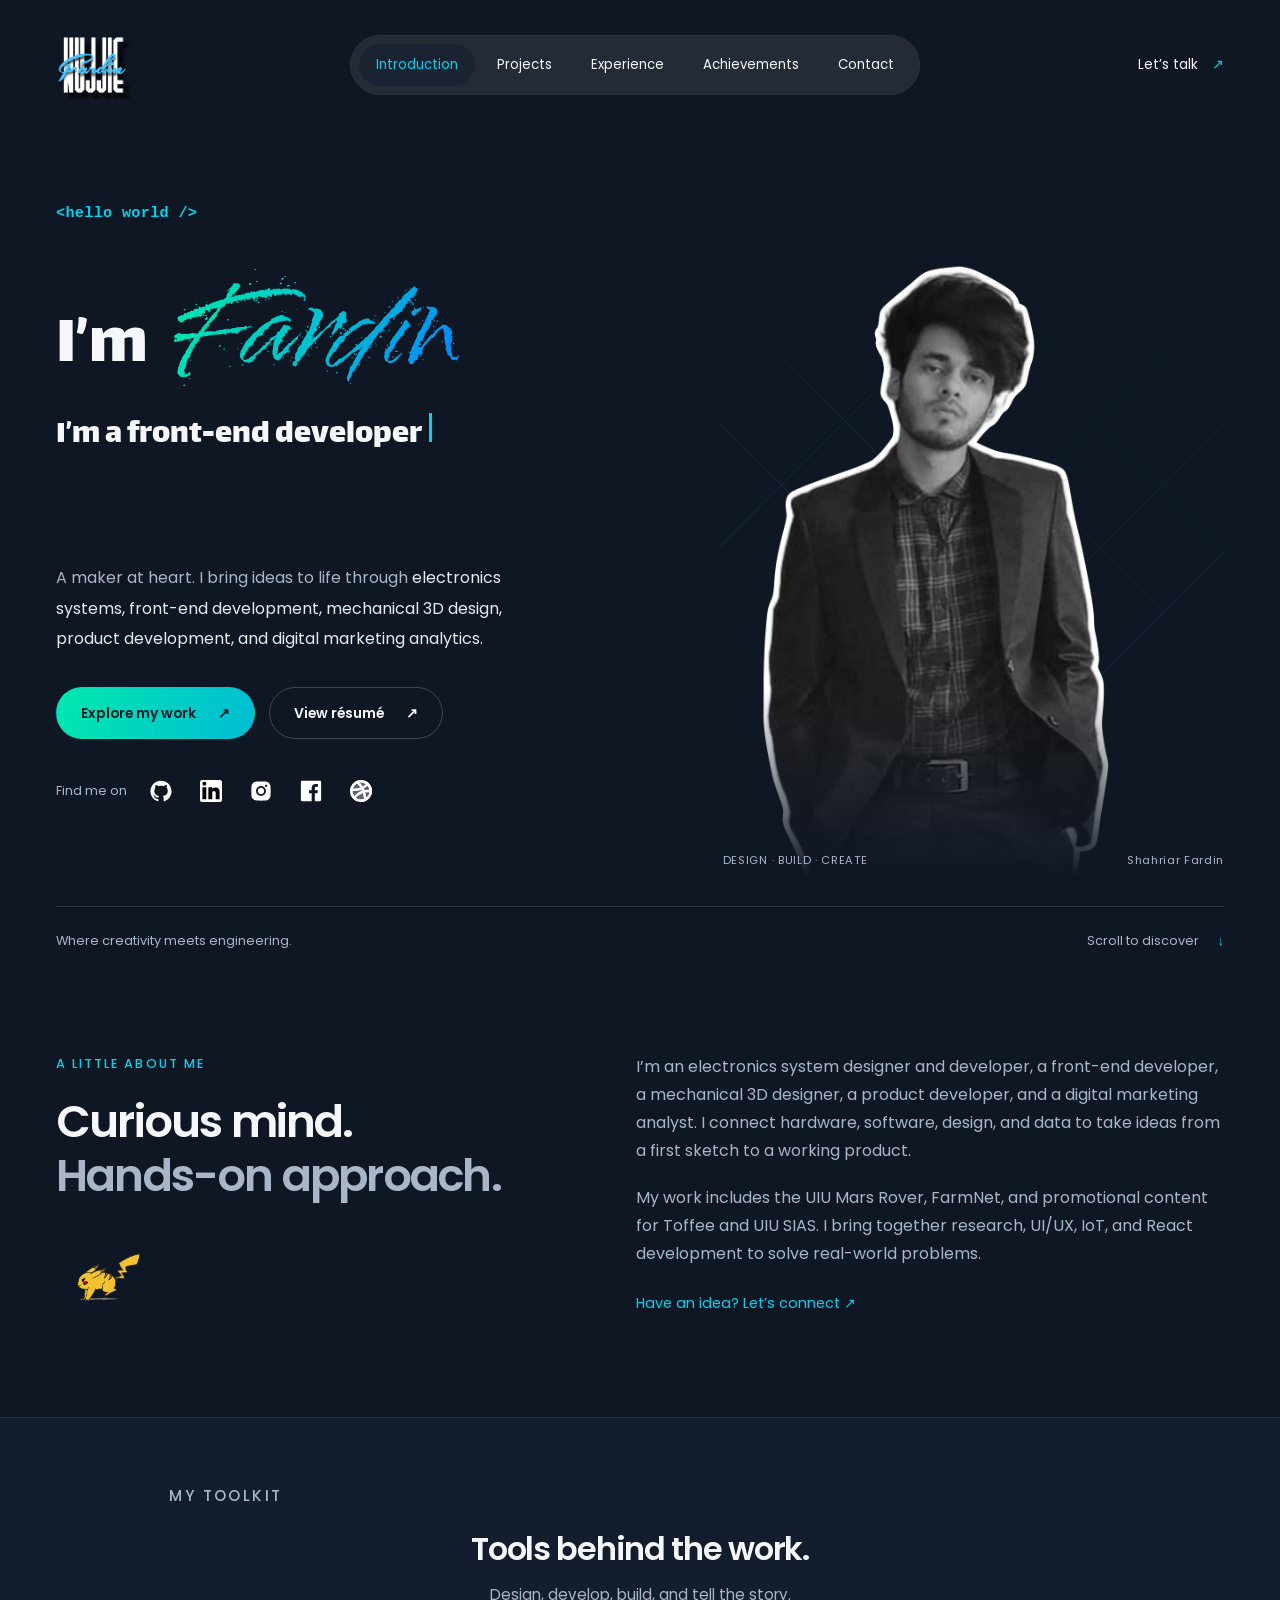
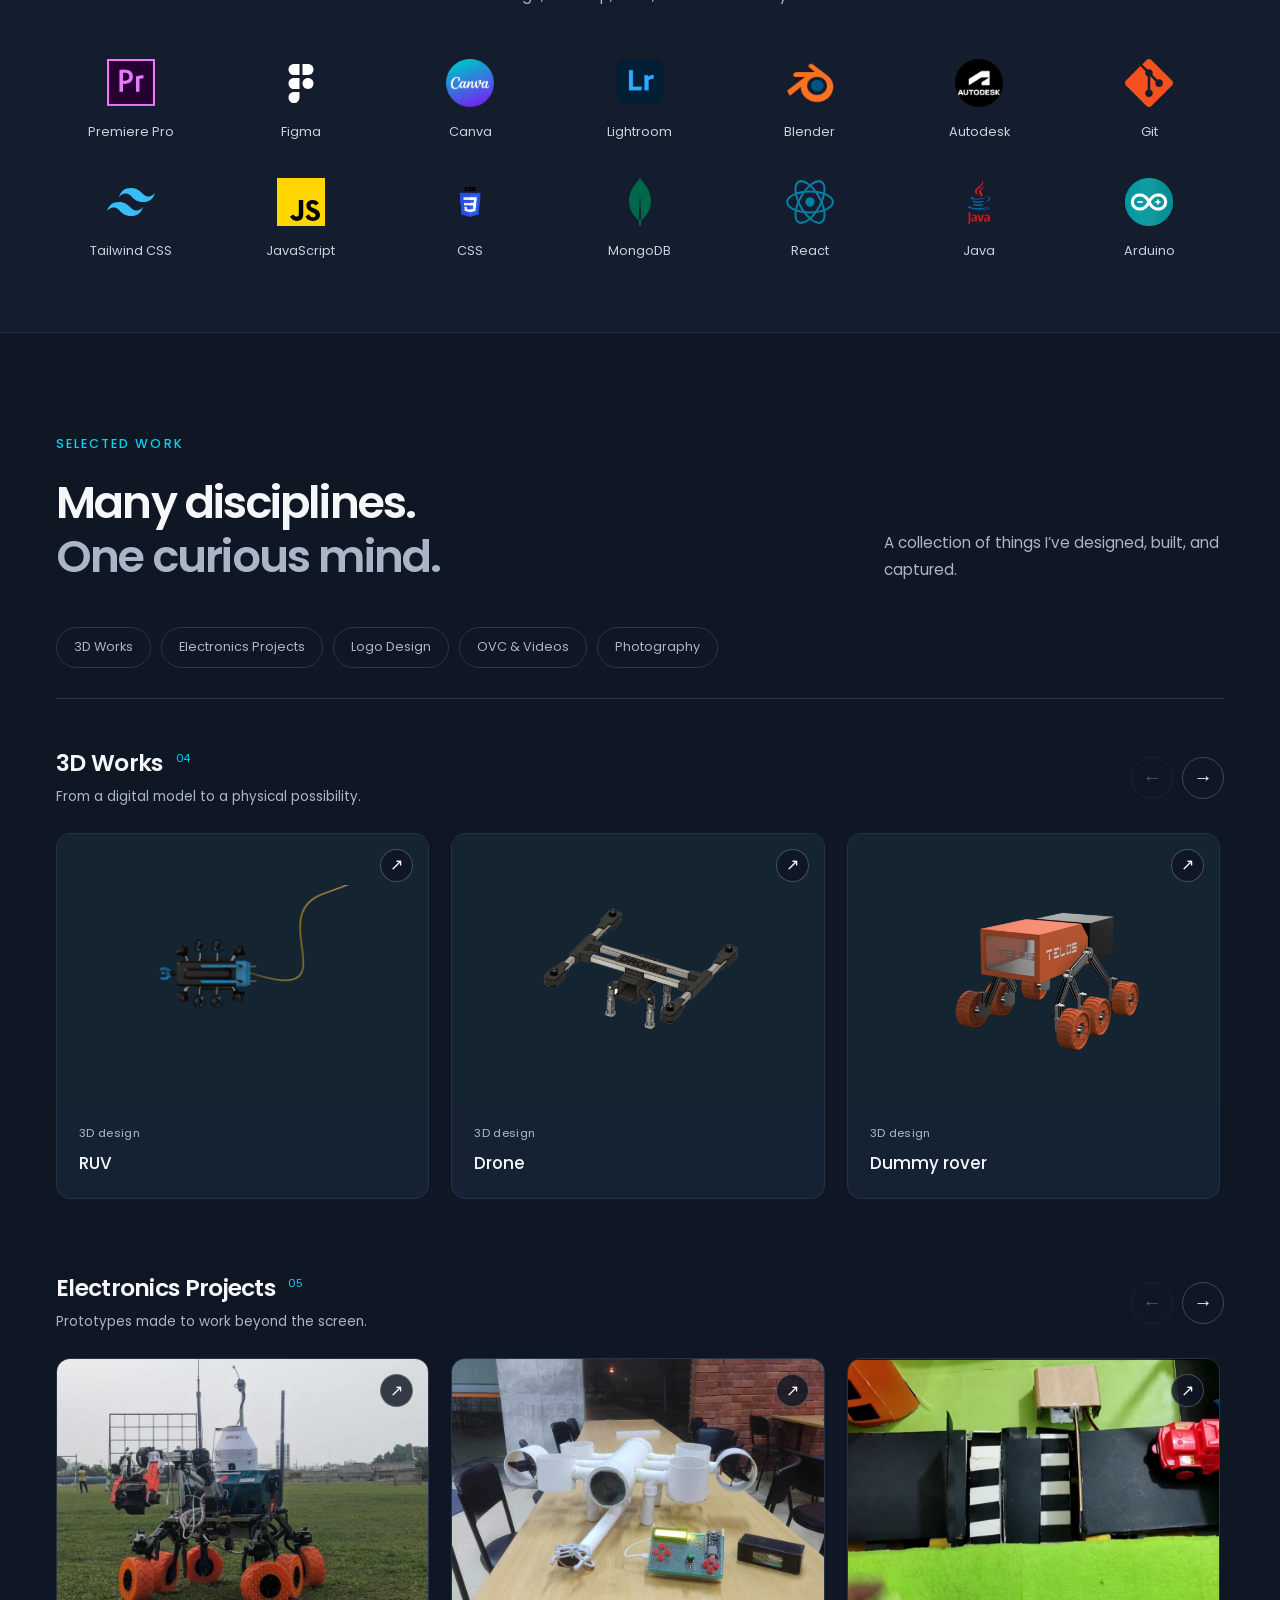
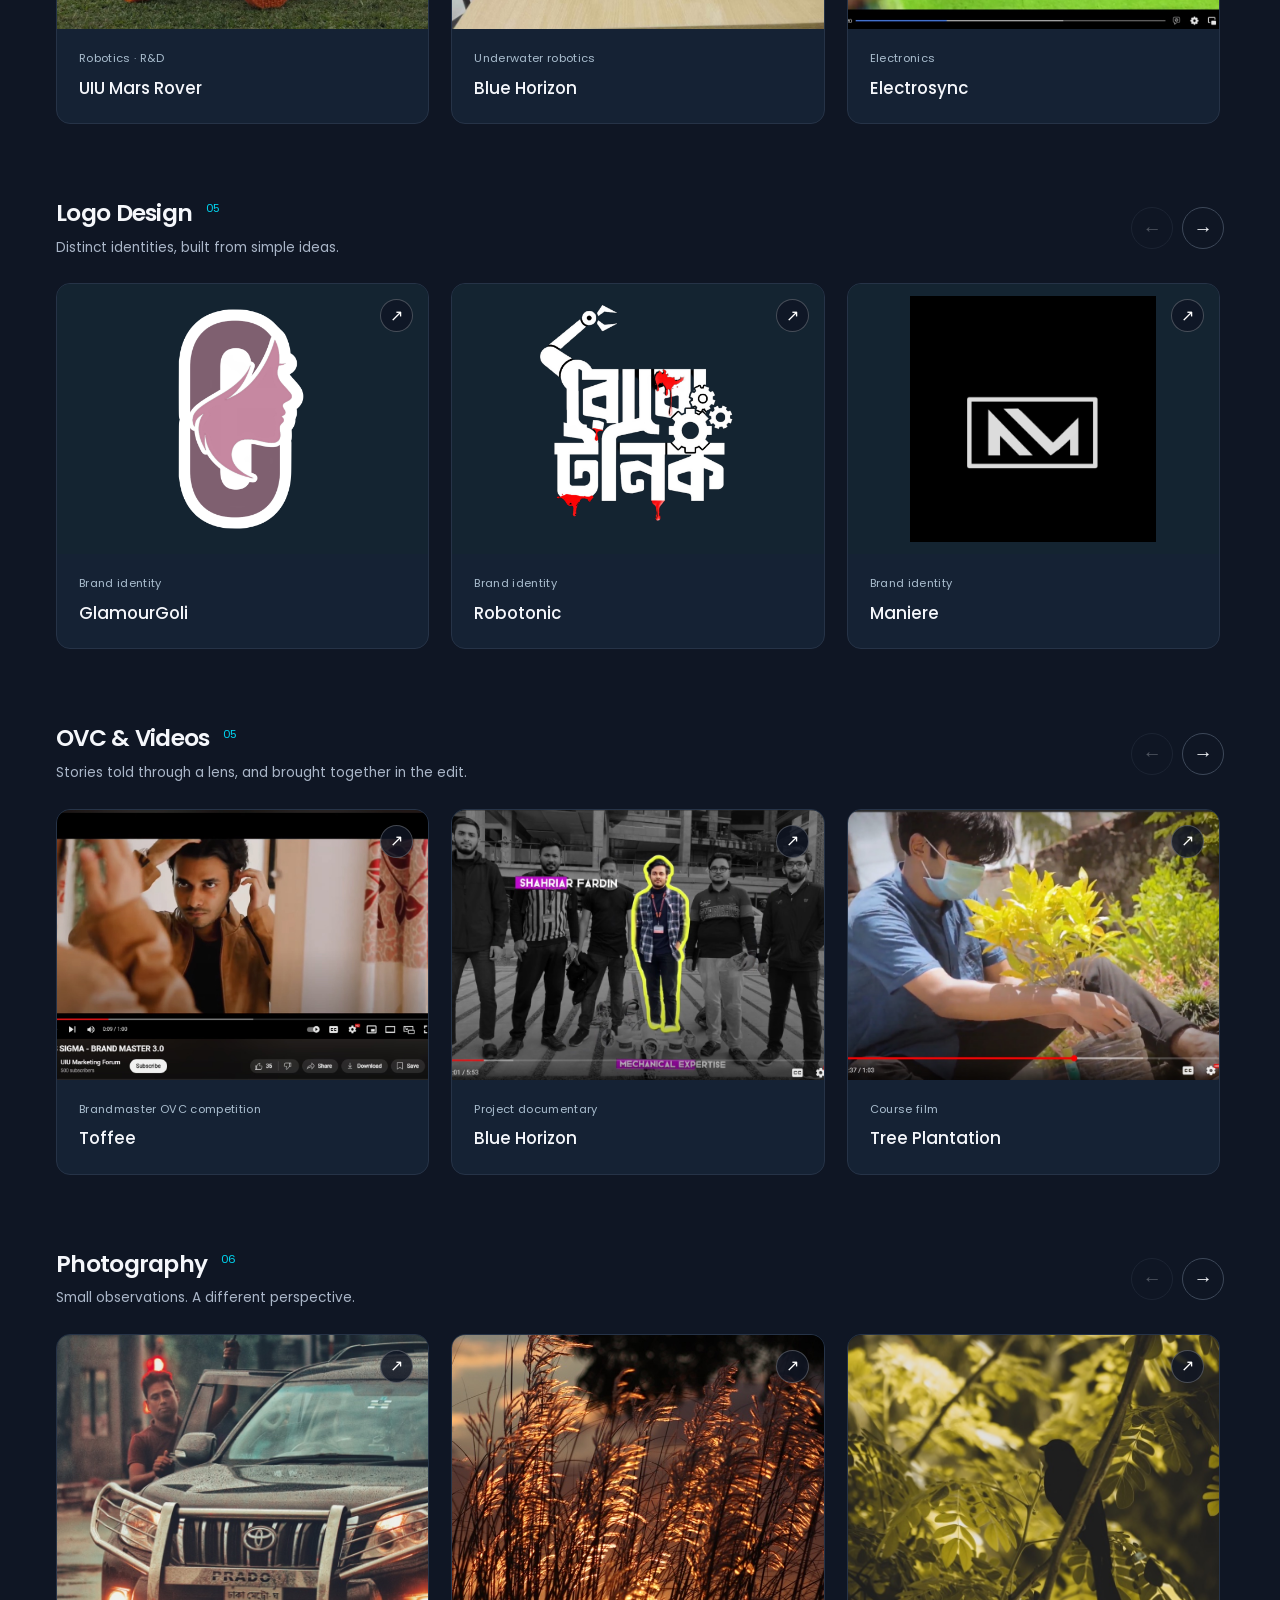
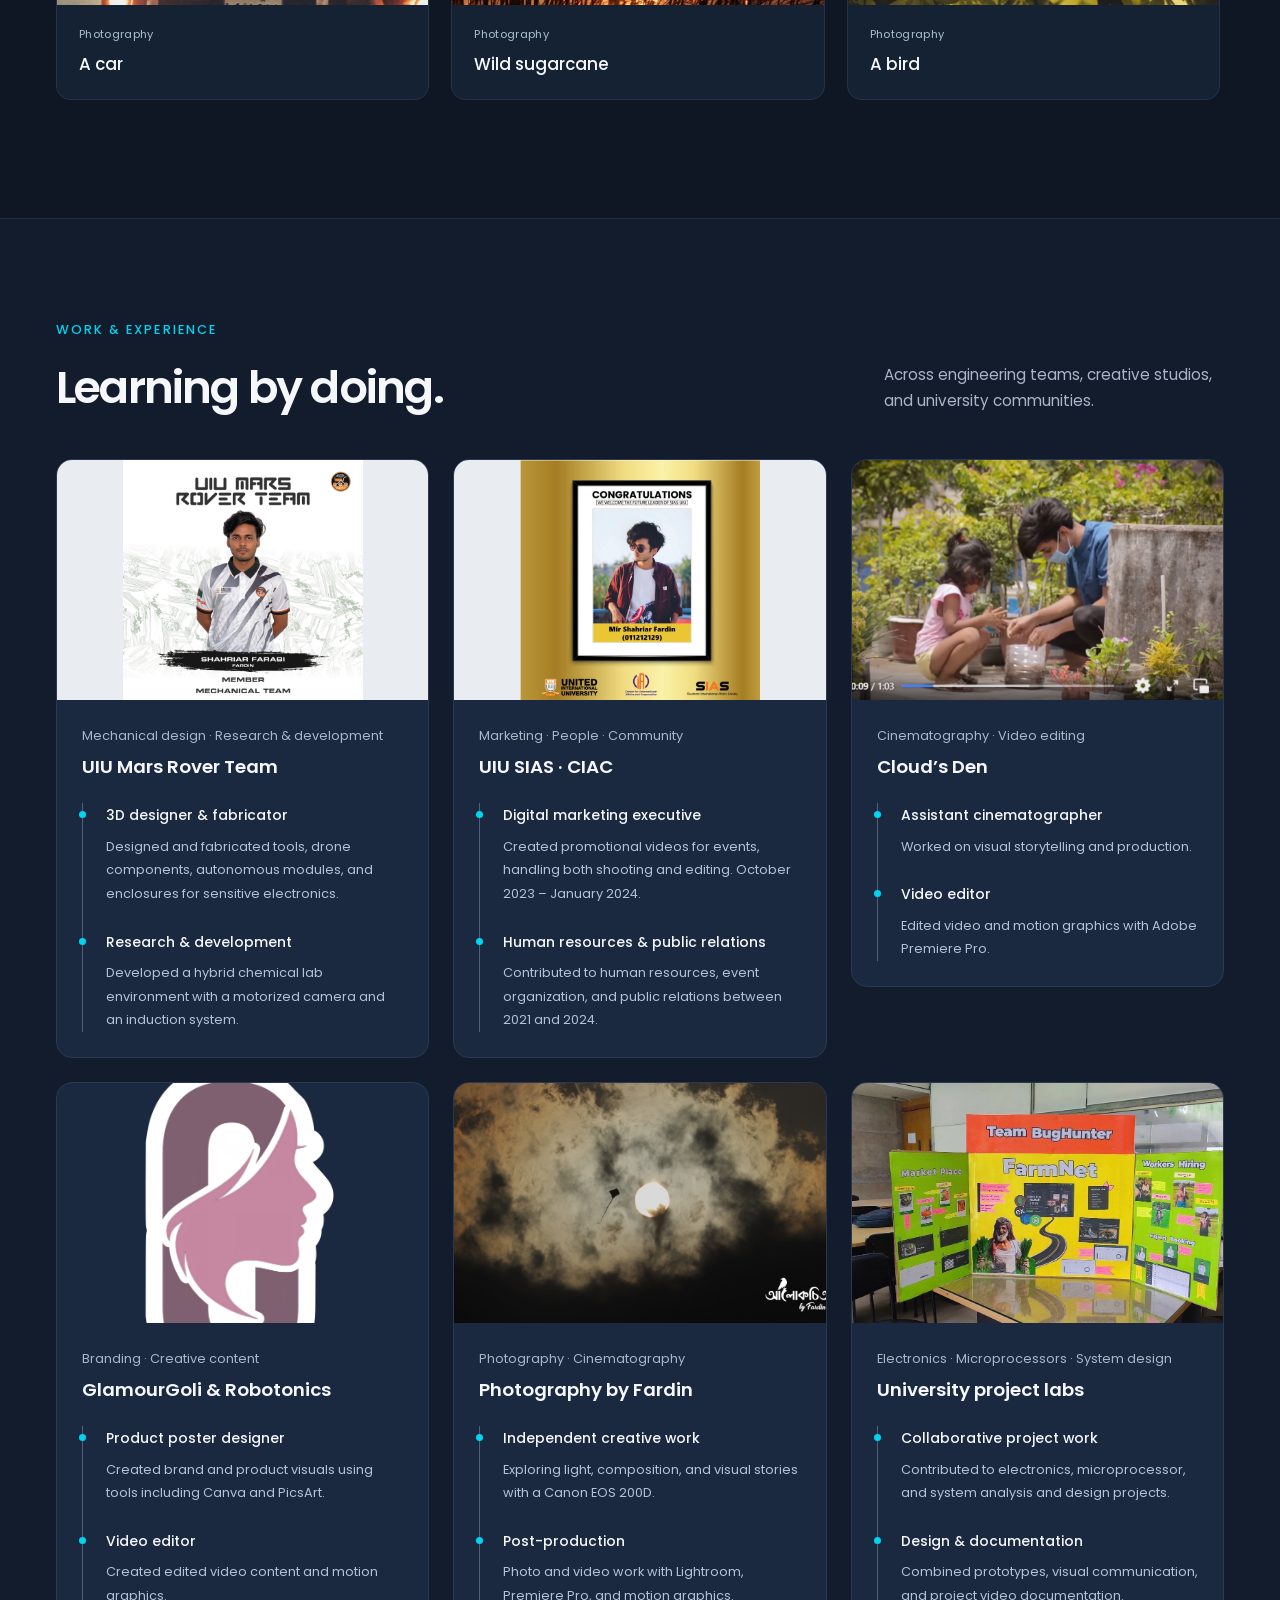
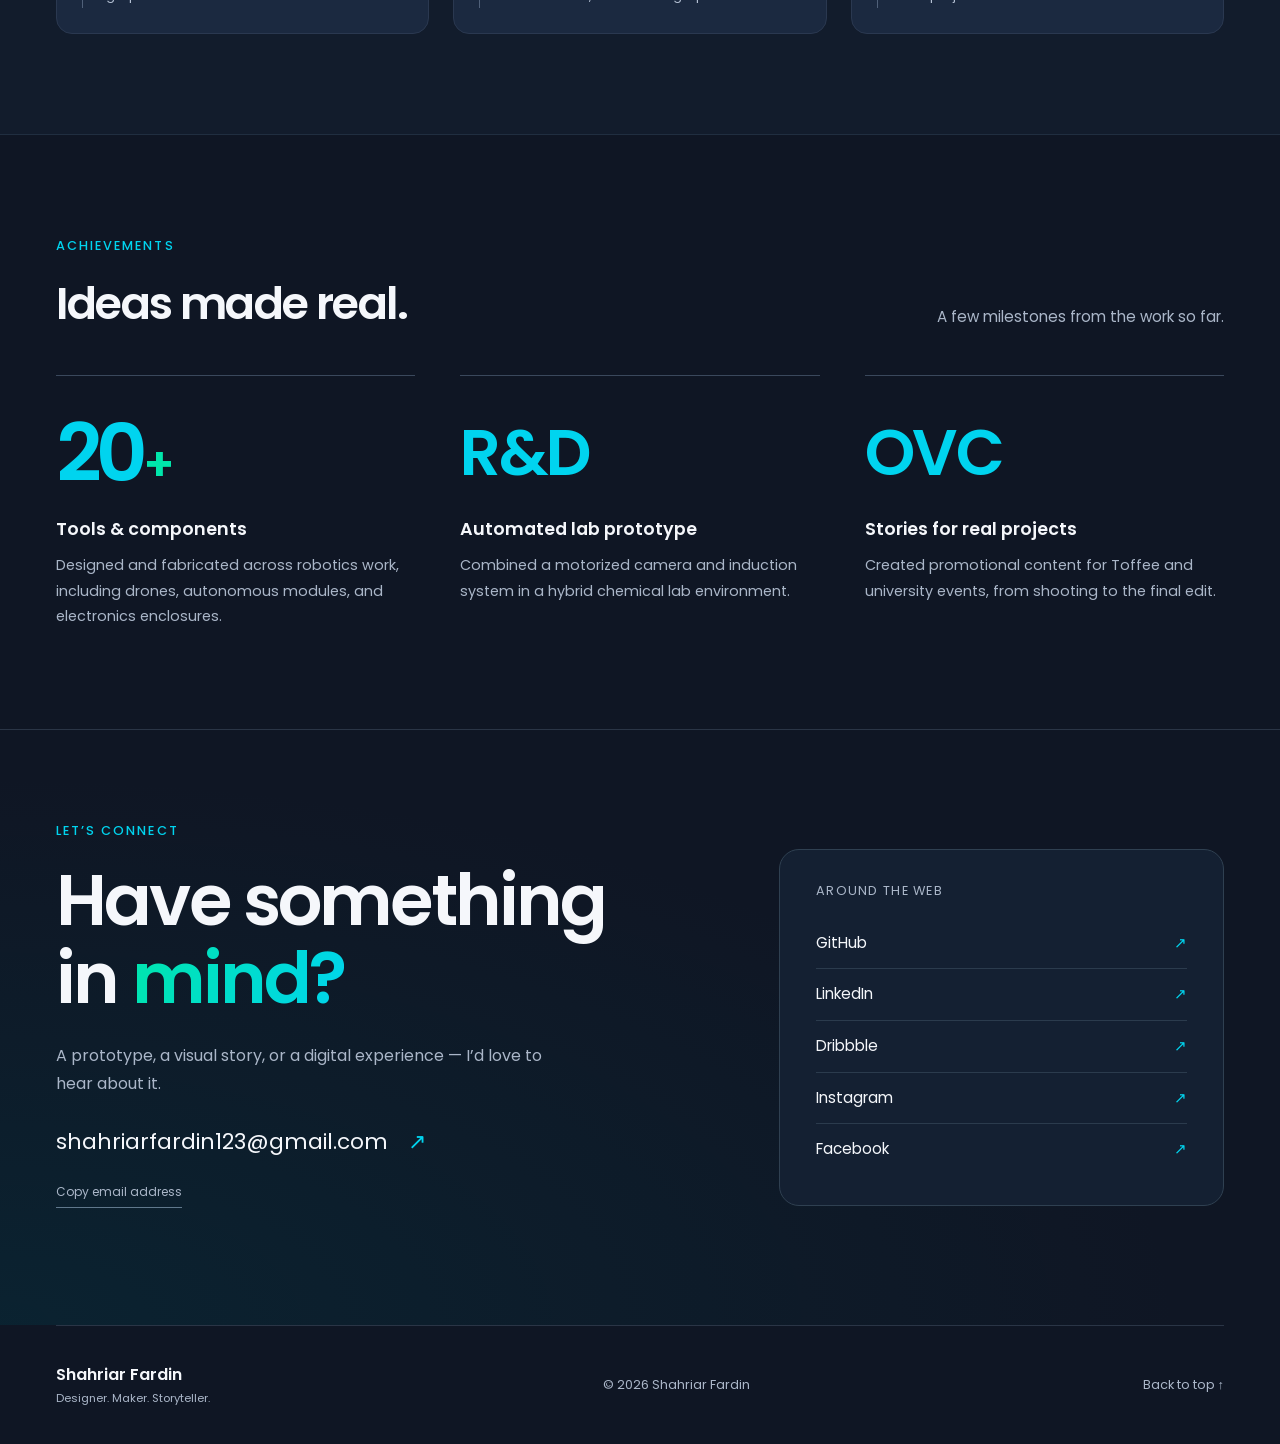
==== commit ac04efa4: "Update résumé and professional roles" ====
--- a/index.html
+++ b/index.html
@@ -3,9 +3,9 @@
 <head>
 <meta charset="UTF-8"><meta name="viewport" content="width=device-width, initial-scale=1">
 <meta name="theme-color" content="#0f1624">
-<title>Shahriar Fardin — Designer, Maker & Developer</title>
-<meta name="description" content="Shahriar Fardin’s portfolio: 3D design, robotics, electronics, filmmaking, photography, and front-end development. Explore the work and get in touch.">
-<meta property="og:title" content="Shahriar Fardin — Designer, Maker & Developer">
+<title>Shahriar Fardin — Electronics, Products & Front-End Development</title>
+<meta name="description" content="Shahriar Fardin’s portfolio: electronics system design and development, front-end development, mechanical 3D design, product development, and digital marketing analytics.">
+<meta property="og:title" content="Shahriar Fardin — Electronics, Products & Front-End Development">
 <meta property="og:description" content="Ideas into prototypes. Stories into visuals. Explore Fardin’s multidisciplinary work.">
 <meta property="og:type" content="website">
 <link rel="icon" href="assets/brand.png"><link rel="stylesheet" href="assets/fonts.css"><link rel="stylesheet" href="styles.css">
@@ -23,15 +23,15 @@
 </header>
 <main id="main">
 <section id="introduction" class="hero wrap" aria-labelledby="hero-title">
-<div class="hero-content"><p class="eyebrow hello">&lt;hello world /&gt;</p><h1 id="hero-title">I’m <span class="signature">Fardin</span><span class="sr-only"> — Shahriar Fardin</span></h1><p class="role-line">I am a <span id="changing-role">3D designer</span><span class="caret" aria-hidden="true"></span></p>
-<p class="hero-description">A maker at heart. I bring ideas to life through <strong>3D design, electronics, visual storytelling, and code.</strong></p>
-<div class="hero-actions"><a class="button primary" href="#projects">Explore my work <span aria-hidden="true">↗</span></a><a class="button secondary" href="https://drive.google.com/file/d/1MTpbLMt3Sgxe6NKHbebdS47YNT3C5F4D/view" target="_blank" rel="noopener noreferrer">View résumé <span aria-hidden="true">↗</span></a></div>
+<div class="hero-content"><p class="eyebrow hello">&lt;hello world /&gt;</p><h1 id="hero-title">I’m <span class="signature">Fardin</span><span class="sr-only"> — Shahriar Fardin</span></h1><p class="role-line">I’m <span id="changing-role">an electronics system designer &amp; developer</span><span class="caret" aria-hidden="true"></span></p>
+<p class="hero-description">A maker at heart. I bring ideas to life through <strong>electronics systems, front-end development, mechanical 3D design, product development, and digital marketing analytics.</strong></p>
+<div class="hero-actions"><a class="button primary" href="#projects">Explore my work <span aria-hidden="true">↗</span></a><a class="button secondary" href="resume.pdf" target="_blank" rel="noopener noreferrer">View résumé <span aria-hidden="true">↗</span></a></div>
 <div class="hero-socials"><span class="small-label">Find me on</span><a href="https://github.com/LynxOF1971" target="_blank" rel="noopener noreferrer" aria-label="GitHub"><img src="assets/github.svg" width="22" height="22" alt=""></a><a href="https://www.linkedin.com/in/shahriar-fardin/" target="_blank" rel="noopener noreferrer" aria-label="LinkedIn"><img src="assets/linkedin.svg" width="22" height="22" alt=""></a><a href="https://www.instagram.com/shahriar_farabi_fardin143/" target="_blank" rel="noopener noreferrer" aria-label="Instagram"><img src="assets/instagram.svg" width="22" height="22" alt=""></a><a href="https://www.facebook.com/shahriar.fardin1418/" target="_blank" rel="noopener noreferrer" aria-label="Facebook"><img src="assets/facebook.svg" width="22" height="22" alt=""></a><a href="https://dribbble.com/LynxOF1971" target="_blank" rel="noopener noreferrer" aria-label="Dribbble"><img src="assets/dribbble.svg" width="22" height="22" alt=""></a></div>
 </div>
 <div class="hero-visual"><div class="geometry" aria-hidden="true"></div><img class="portrait" src="assets/portrait.png" alt="Shahriar Fardin wearing a dark suit" width="1268" height="864" fetchpriority="high"><div class="portrait-caption"><span>DESIGN · BUILD · CREATE</span><span>Shahriar Fardin</span></div></div>
 <div class="hero-bottom"><span>Where creativity meets engineering.</span><a href="#about">Scroll to discover <span aria-hidden="true">↓</span></a></div>
 </section>
-<section id="about" class="about wrap section"><div><p class="eyebrow">A LITTLE ABOUT ME</p><h2>Curious mind.<br><span class="muted">Hands-on approach.</span></h2><img class="little-spark" src="assets/pikachu.gif" alt="" aria-hidden="true" loading="lazy" width="88" height="82"></div><div class="about-copy"><p>I’m a mechanical 3D designer, electronics enthusiast, content creator, and front-end developer. I enjoy moving between the physical and digital worlds — from a first sketch to a working prototype.</p><p>My work includes the UIU Mars Rover, FarmNet, and promotional content for Toffee and UIU SIAS. I bring together research, UI/UX, IoT, and React development to solve real-world problems.</p><a class="text-link" href="#contact">Have an idea? Let’s connect <span aria-hidden="true">↗</span></a></div></section>
+<section id="about" class="about wrap section"><div><p class="eyebrow">A LITTLE ABOUT ME</p><h2>Curious mind.<br><span class="muted">Hands-on approach.</span></h2><img class="little-spark" src="assets/pikachu.gif" alt="" aria-hidden="true" loading="lazy" width="88" height="82"></div><div class="about-copy"><p>I’m an electronics system designer and developer, a front-end developer, a mechanical 3D designer, a product developer, and a digital marketing analyst. I connect hardware, software, design, and data to take ideas from a first sketch to a working product.</p><p>My work includes the UIU Mars Rover, FarmNet, and promotional content for Toffee and UIU SIAS. I bring together research, UI/UX, IoT, and React development to solve real-world problems.</p><a class="text-link" href="#contact">Have an idea? Let’s connect <span aria-hidden="true">↗</span></a></div></section>
 <section id="skills" class="skills-band"><div class="wrap"><div class="section-heading compact"><p class="eyebrow">MY TOOLKIT</p><h2>Tools behind the work.</h2><p>Design, develop, build, and tell the story.</p></div><ul class="skills-grid">
 <li><img src="assets/premiere.png" alt="" loading="lazy" width="48" height="48"><span>Premiere Pro</span></li>
 <li><img src="assets/figma.svg" alt="" loading="lazy" width="48" height="48"><span>Figma</span></li>
--- a/assets/fonts.css
+++ b/assets/fonts.css
@@ -0,0 +1,42 @@
+@font-face {
+  font-family: 'Lalezar';
+  font-style: normal;
+  font-weight: 400;
+  font-display: swap;
+  src: url(./font-0.ttf) format('truetype');
+}
+@font-face {
+  font-family: 'Poppins';
+  font-style: normal;
+  font-weight: 400;
+  font-display: swap;
+  src: url(./font-1.ttf) format('truetype');
+}
+@font-face {
+  font-family: 'Poppins';
+  font-style: normal;
+  font-weight: 500;
+  font-display: swap;
+  src: url(./font-2.ttf) format('truetype');
+}
+@font-face {
+  font-family: 'Poppins';
+  font-style: normal;
+  font-weight: 600;
+  font-display: swap;
+  src: url(./font-3.ttf) format('truetype');
+}
+@font-face {
+  font-family: 'Poppins';
+  font-style: normal;
+  font-weight: 700;
+  font-display: swap;
+  src: url(./font-4.ttf) format('truetype');
+}
+@font-face {
+  font-family: 'Splash';
+  font-style: normal;
+  font-weight: 400;
+  font-display: swap;
+  src: url(./font-5.ttf) format('truetype');
+}
--- a/styles.css
+++ b/styles.css
@@ -11,3 +11,8 @@
 .little-spark{width:88px;height:82px;object-fit:contain;margin-top:26px;opacity:.95}
 @media(prefers-reduced-motion:reduce){.little-spark{display:none}}
 @media(max-width:760px){.little-spark{width:68px;height:63px;margin-top:20px}.hero h1{white-space:normal}.signature{font-size:clamp(4.4rem,22vw,5.8rem)}.role-line{white-space:normal;min-height:1.3em}}
+@media(max-width:760px){.hero-visual .portrait{height:390px;bottom:0}}
+@media(max-width:360px){.hero-visual .portrait{height:340px;bottom:0}}
+
+/* Keep complete professional titles readable at every screen size. */
+.role-line{white-space:normal;font-size:clamp(1.65rem,2.7vw,2.5rem);min-height:3.6em;max-width:100%;overflow-wrap:normal}.role-line #changing-role{display:inline}.hero-content{min-width:0}@media(max-width:760px){.role-line{font-size:clamp(1.5rem,6vw,2rem);min-height:3.6em}}
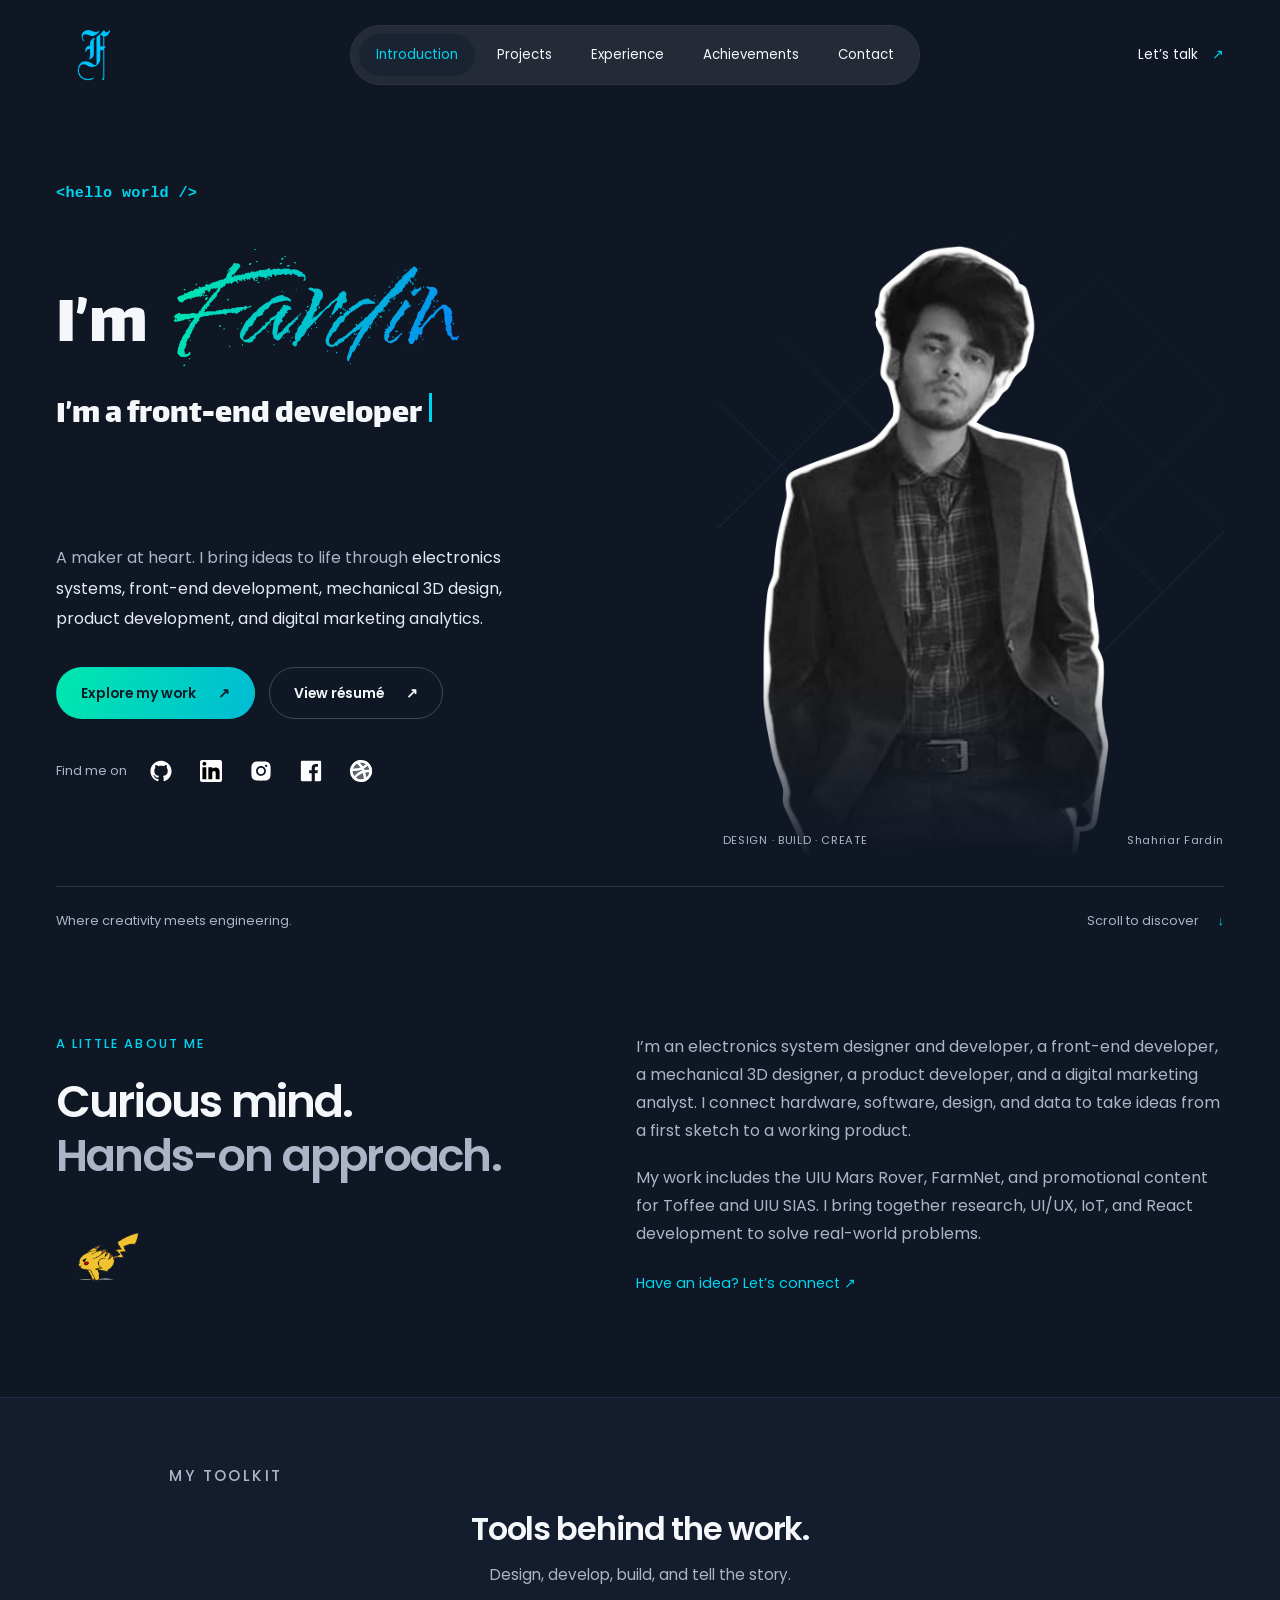
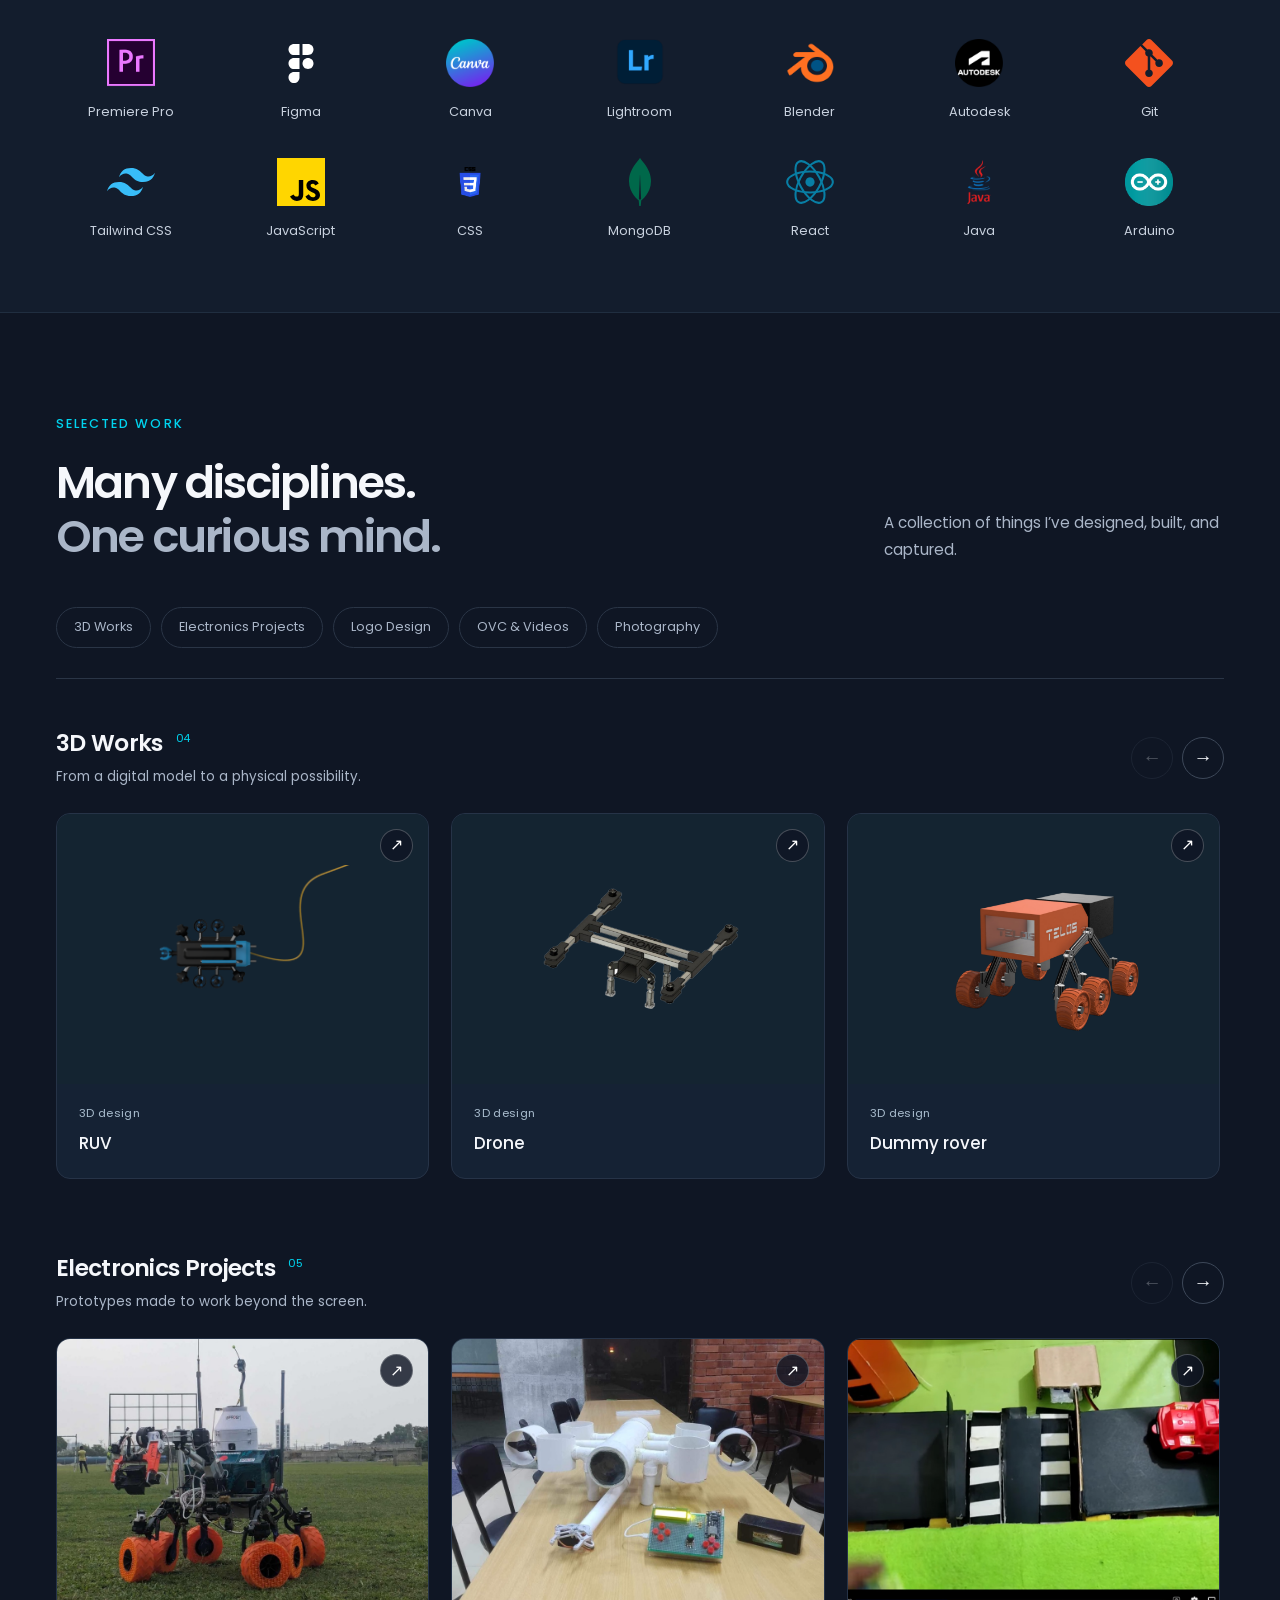
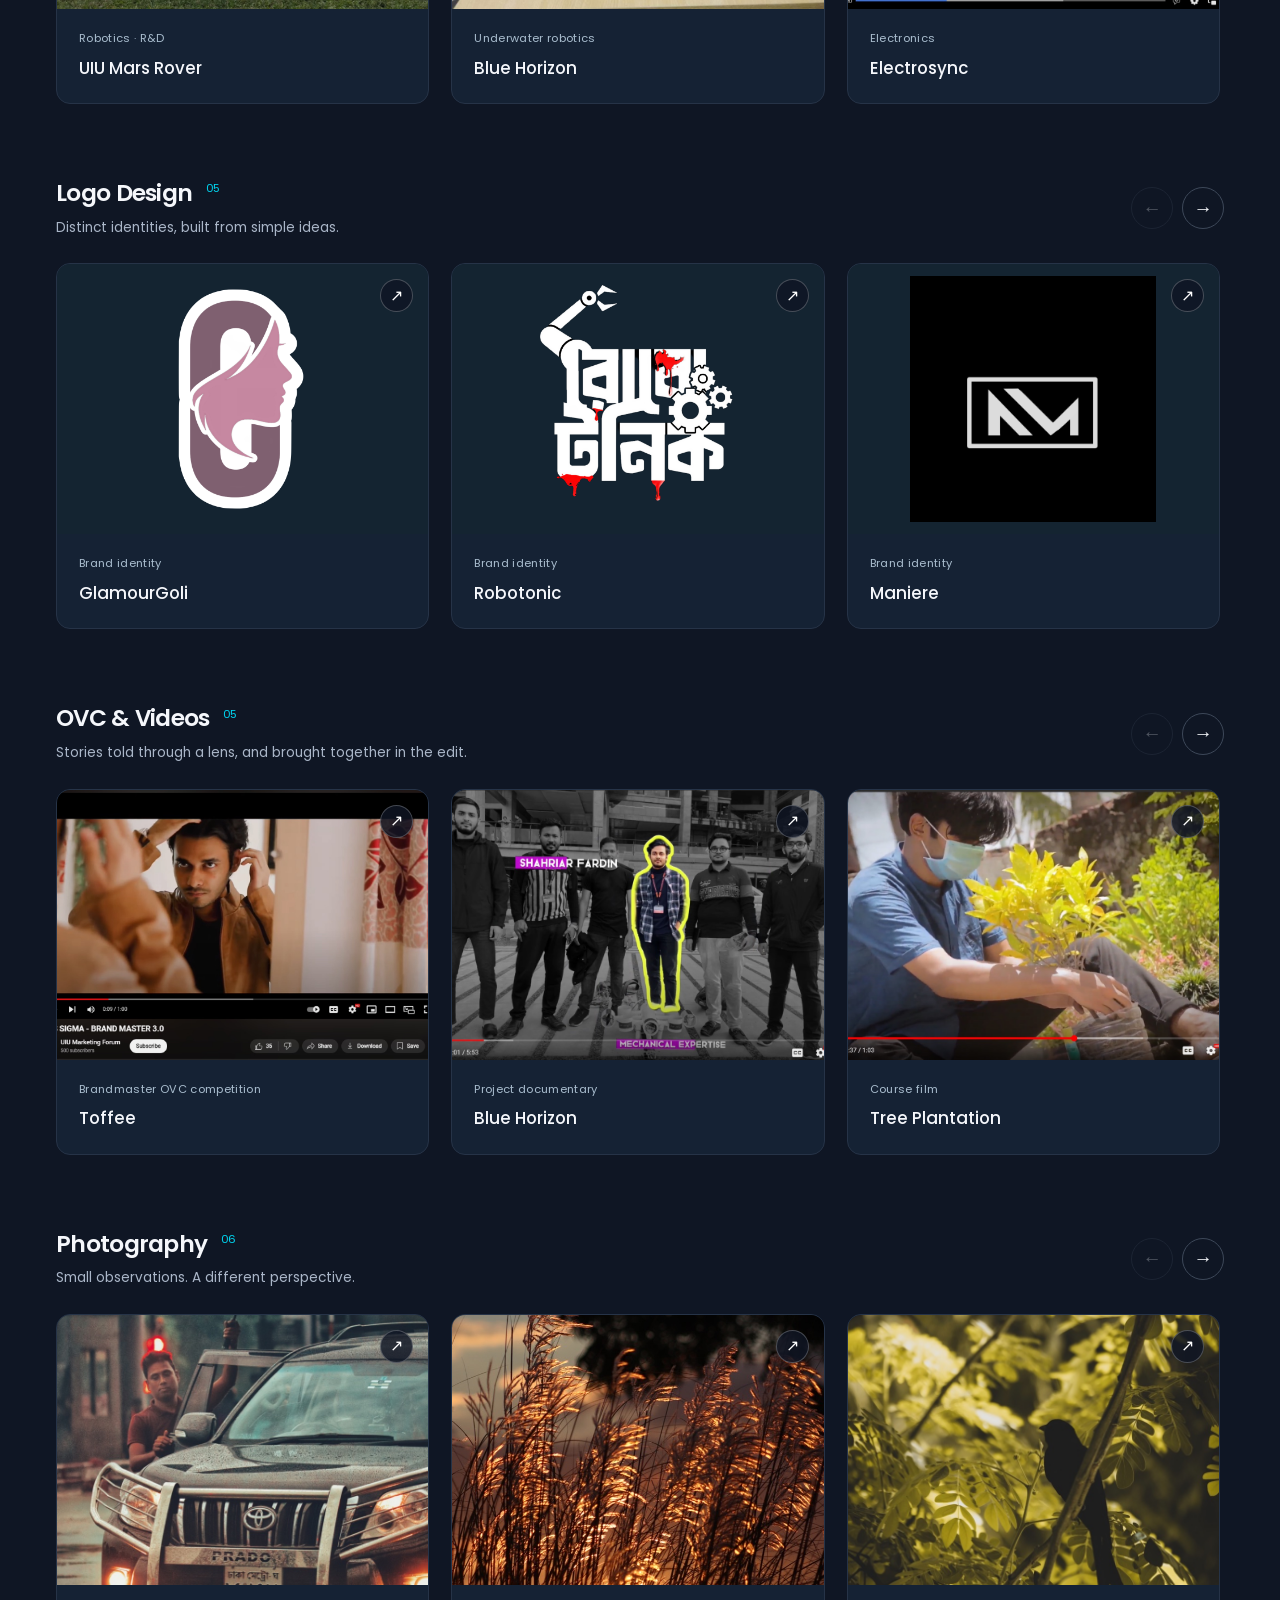
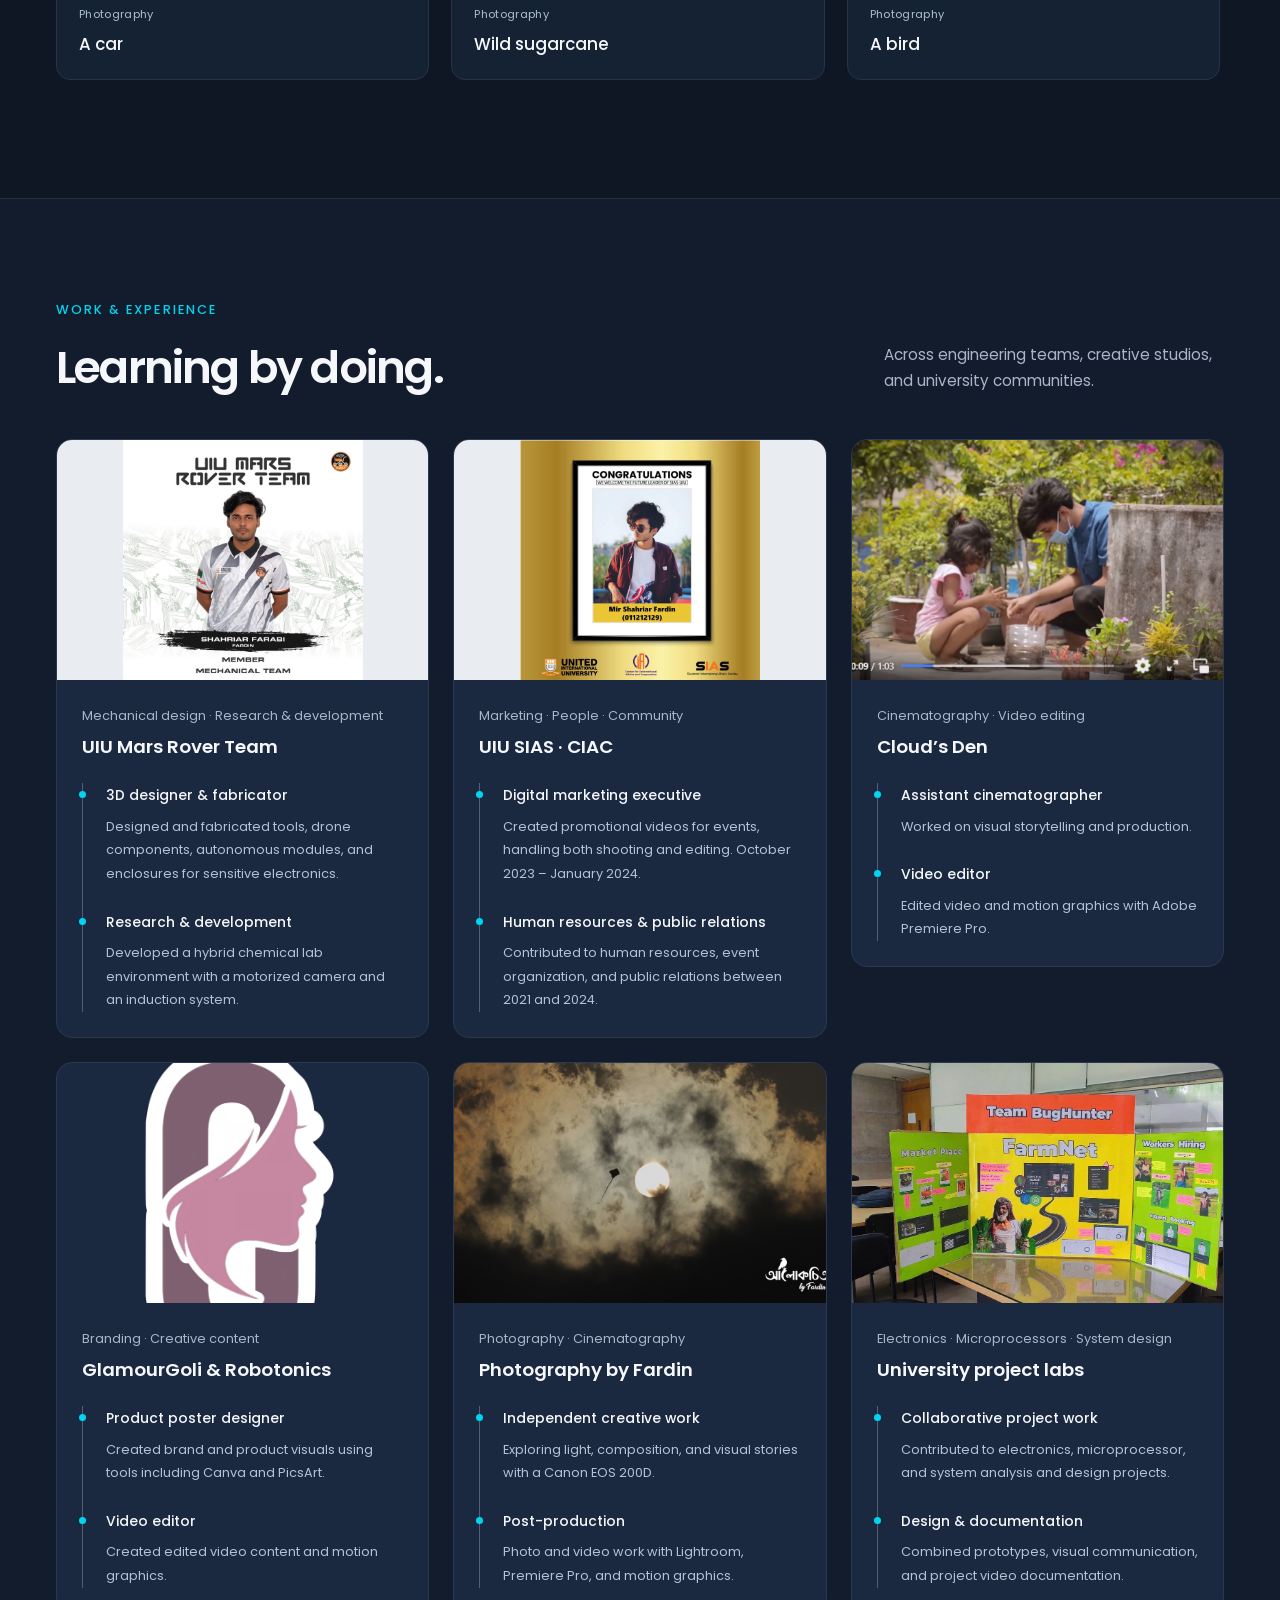
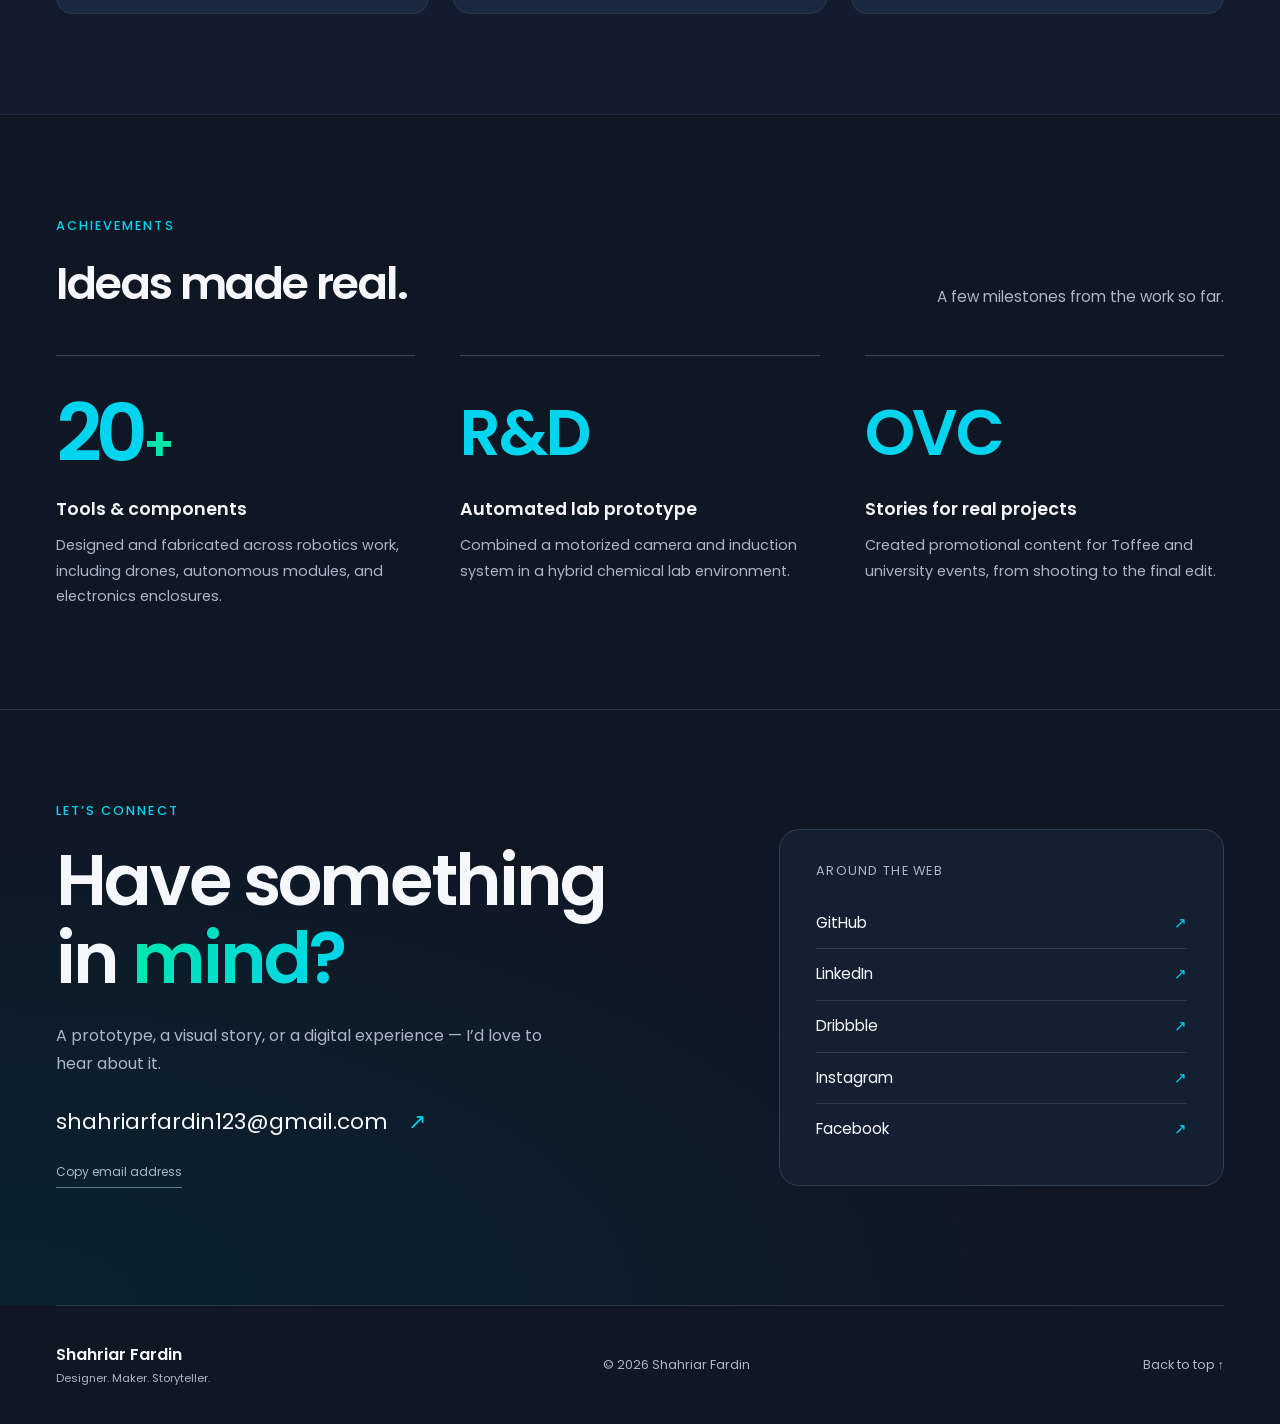
==== commit 0a249084: "Fix navigation while scrolling and replace portfolio logo" ====
--- a/index.html
+++ b/index.html
@@ -8,13 +8,13 @@
 <meta property="og:title" content="Shahriar Fardin — Electronics, Products & Front-End Development">
 <meta property="og:description" content="Ideas into prototypes. Stories into visuals. Explore Fardin’s multidisciplinary work.">
 <meta property="og:type" content="website">
-<link rel="icon" href="assets/brand.png"><link rel="stylesheet" href="assets/fonts.css"><link rel="stylesheet" href="styles.css">
+<link rel="icon" href="brand.png"><link rel="stylesheet" href="assets/fonts.css"><link rel="stylesheet" href="styles.css?v=20260912-nav">
 <script src="script.js" defer></script>
 </head>
 <body>
 <a class="skip-link" href="#main">Skip to content</a>
 <header class="site-header wrap">
-<a class="brand" href="#introduction" aria-label="Shahriar Fardin, home"><img src="assets/brand.png" width="76" height="76" alt="Fardin"></a>
+<a class="brand" href="#introduction" aria-label="Shahriar Fardin, home"><img src="brand.png" width="76" height="76" alt="Fardin"></a>
 <nav class="main-nav" id="main-nav" aria-label="Main navigation">
 <a class="active" href="#introduction">Introduction</a><a href="#projects">Projects</a><a href="#experience">Experience</a><a href="#achievements">Achievements</a><a href="#contact">Contact</a>
 </nav>
--- a/styles.css
+++ b/styles.css
@@ -16,3 +16,11 @@
 
 /* Keep complete professional titles readable at every screen size. */
 .role-line{white-space:normal;font-size:clamp(1.65rem,2.7vw,2.5rem);min-height:3.6em;max-width:100%;overflow-wrap:normal}.role-line #changing-role{display:inline}.hero-content{min-width:0}@media(max-width:760px){.role-line{font-size:clamp(1.5rem,6vw,2rem);min-height:3.6em}}
+
+/* Keep navigation available while scrolling, with room for anchor targets. */
+:root{--header-height:110px}
+html{scroll-padding-top:calc(var(--header-height) + 16px)}
+body{padding-top:var(--header-height)}
+.site-header{position:fixed;top:0;left:0;right:0;z-index:50;height:var(--header-height);background:var(--bg);box-shadow:0 0 0 100vmax var(--bg);clip-path:inset(0 -100vmax -12px)}
+.brand img{object-fit:contain}
+@media(max-width:760px){:root{--header-height:94px}.site-header{position:fixed;clip-path:none;box-shadow:none}.site-header:before{content:'';position:absolute;inset:0 -20px;background:var(--bg);z-index:-1}.main-nav{top:82px}}
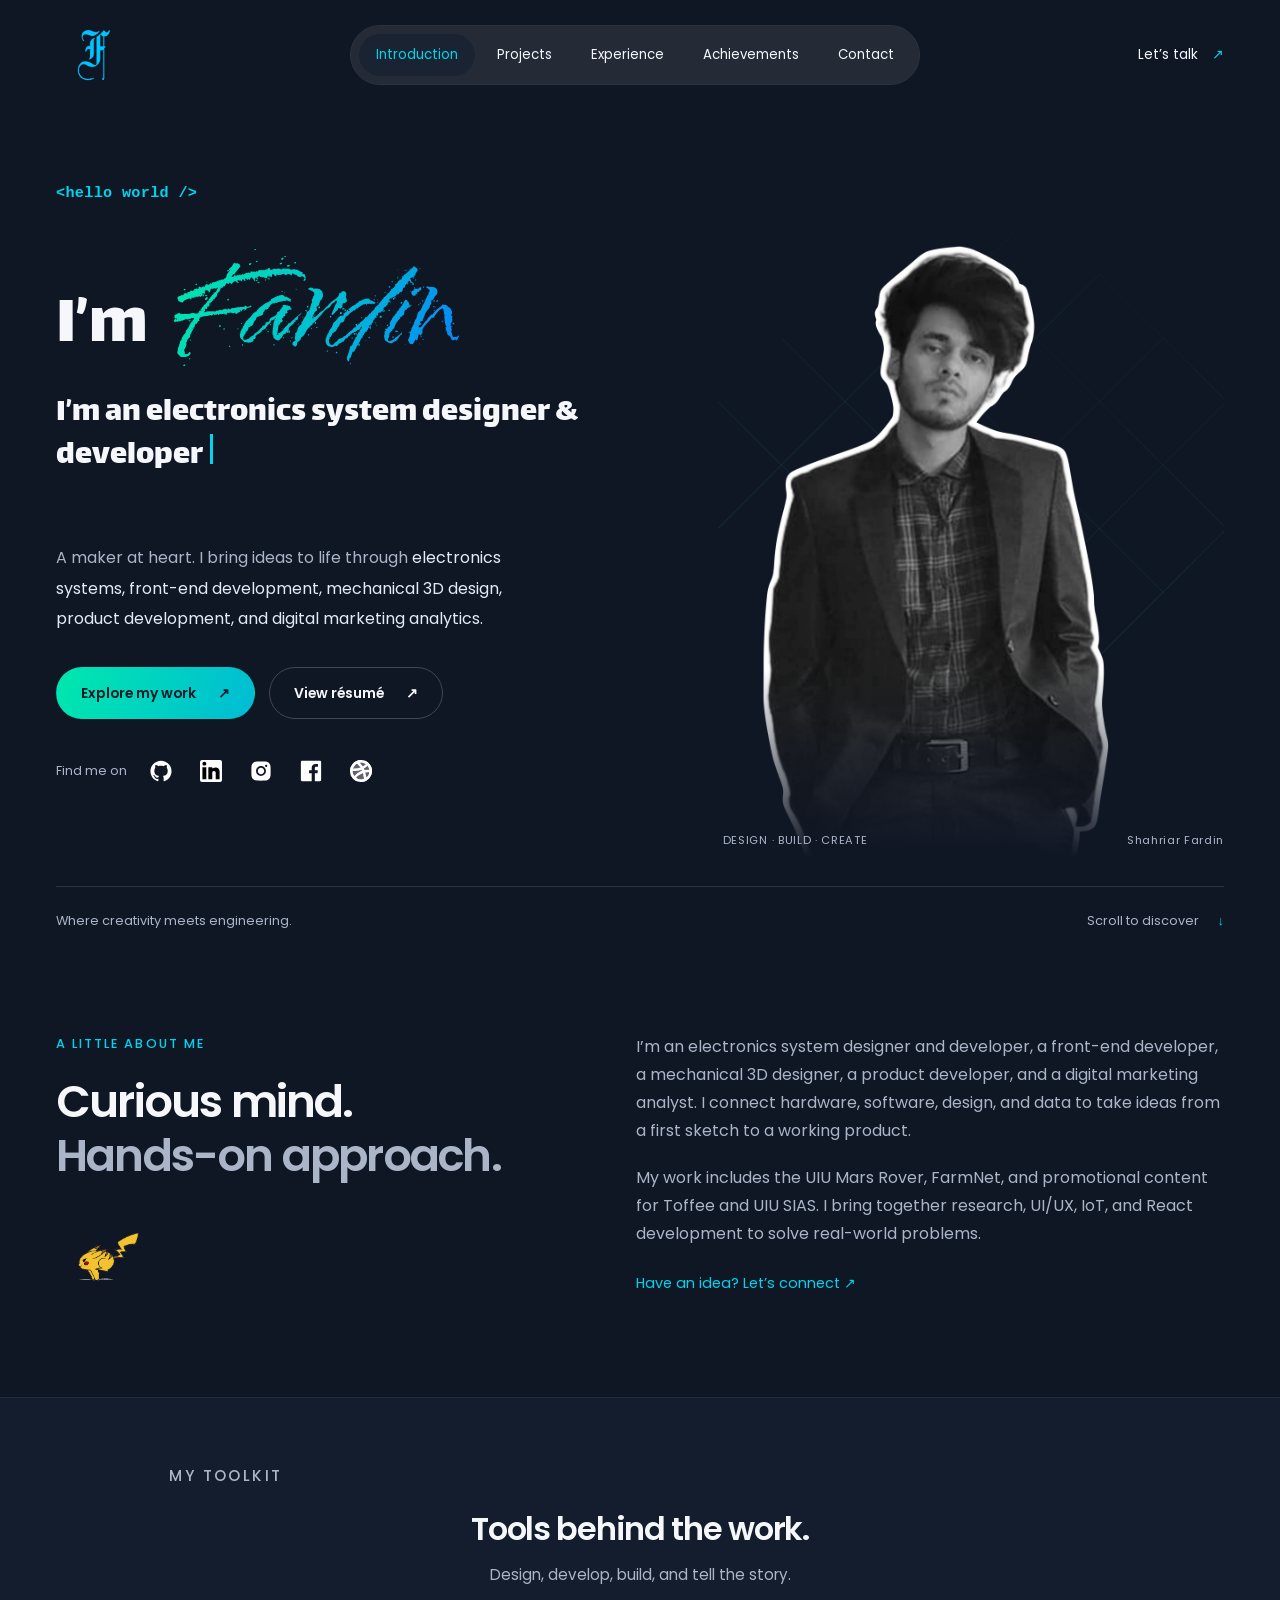
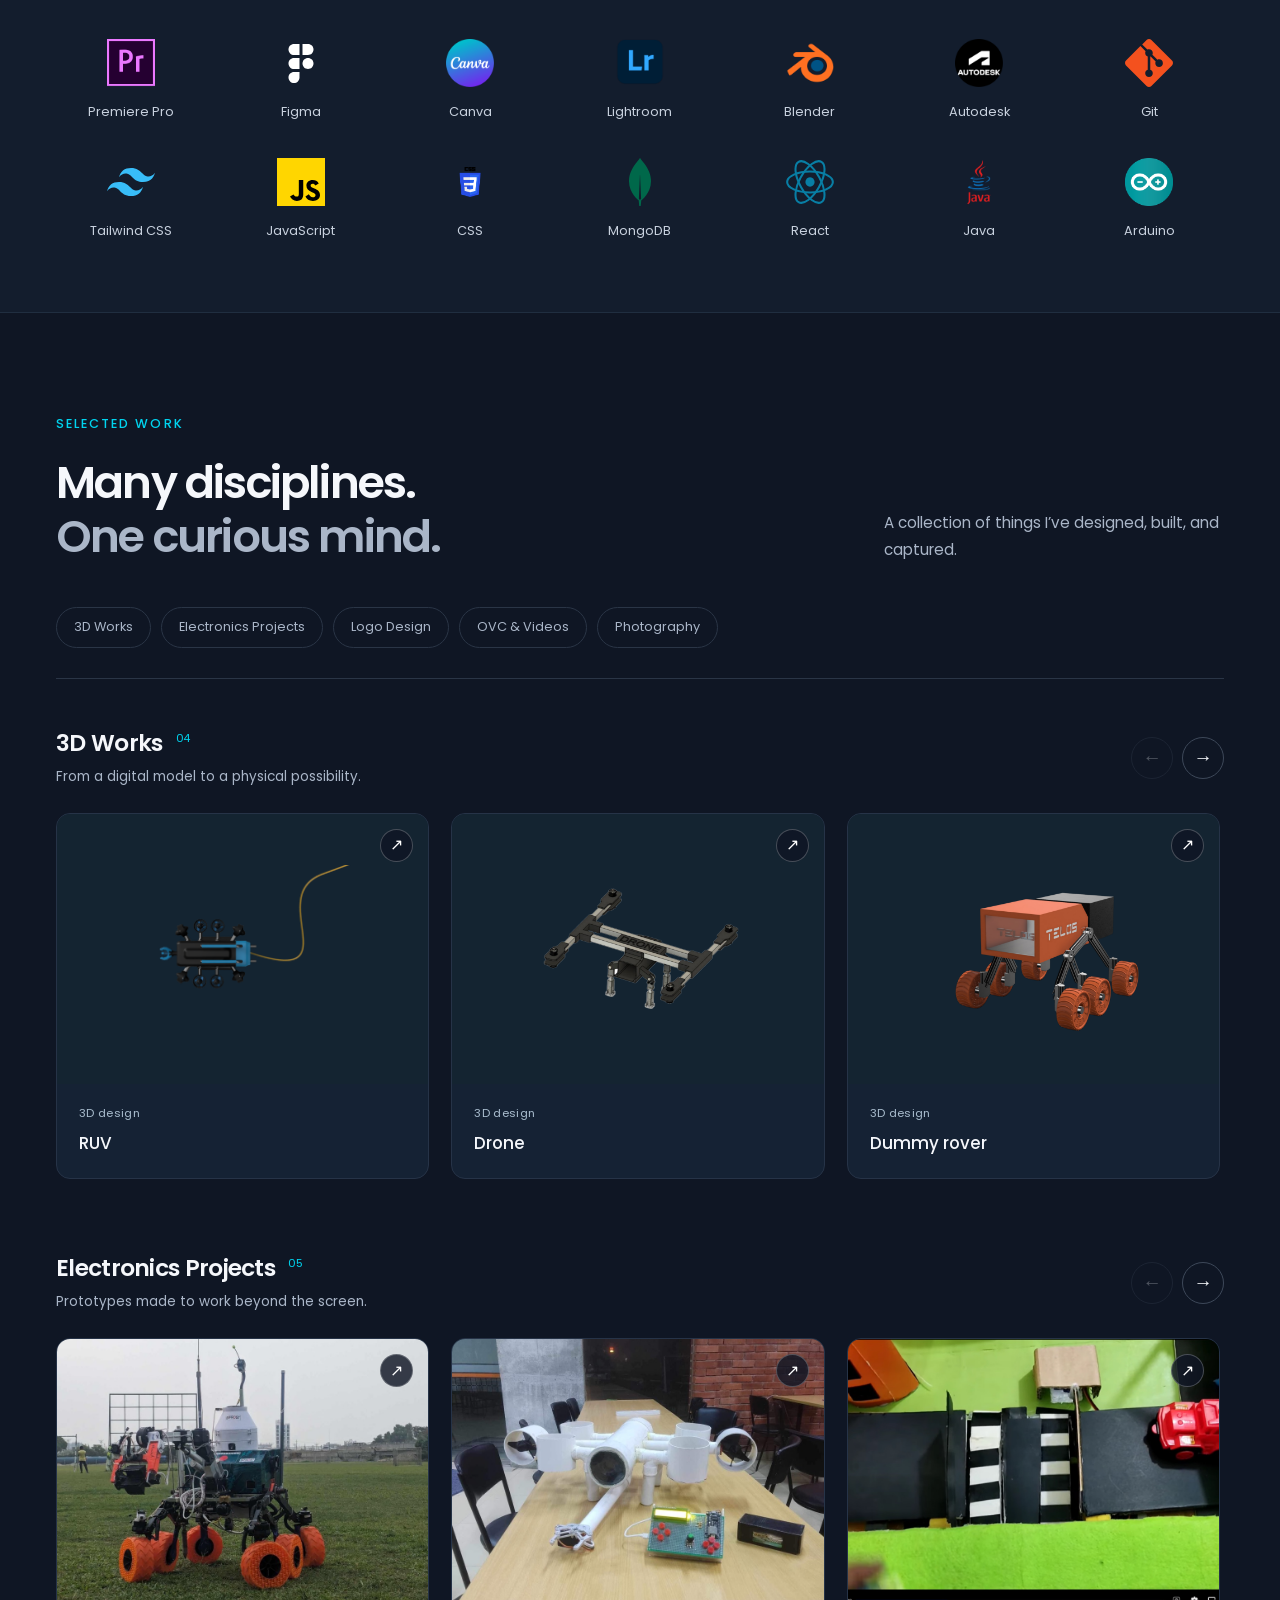
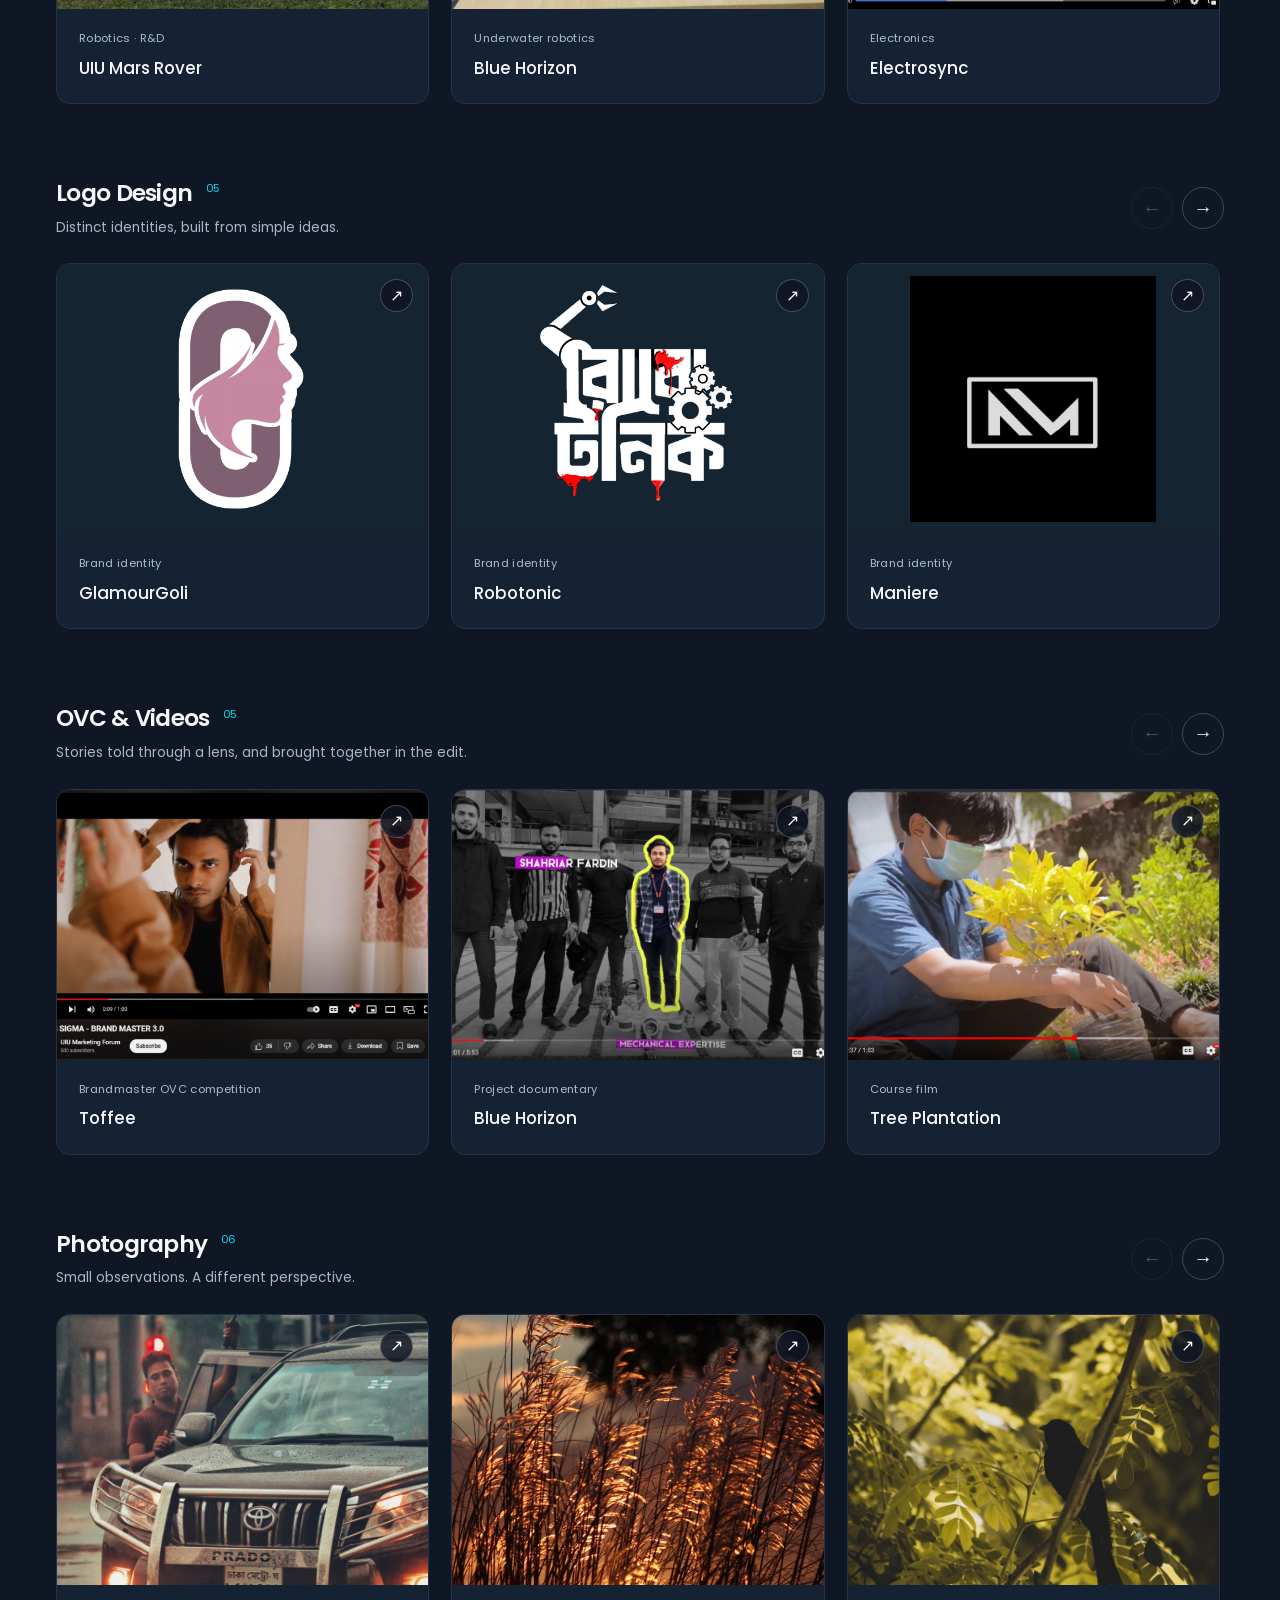
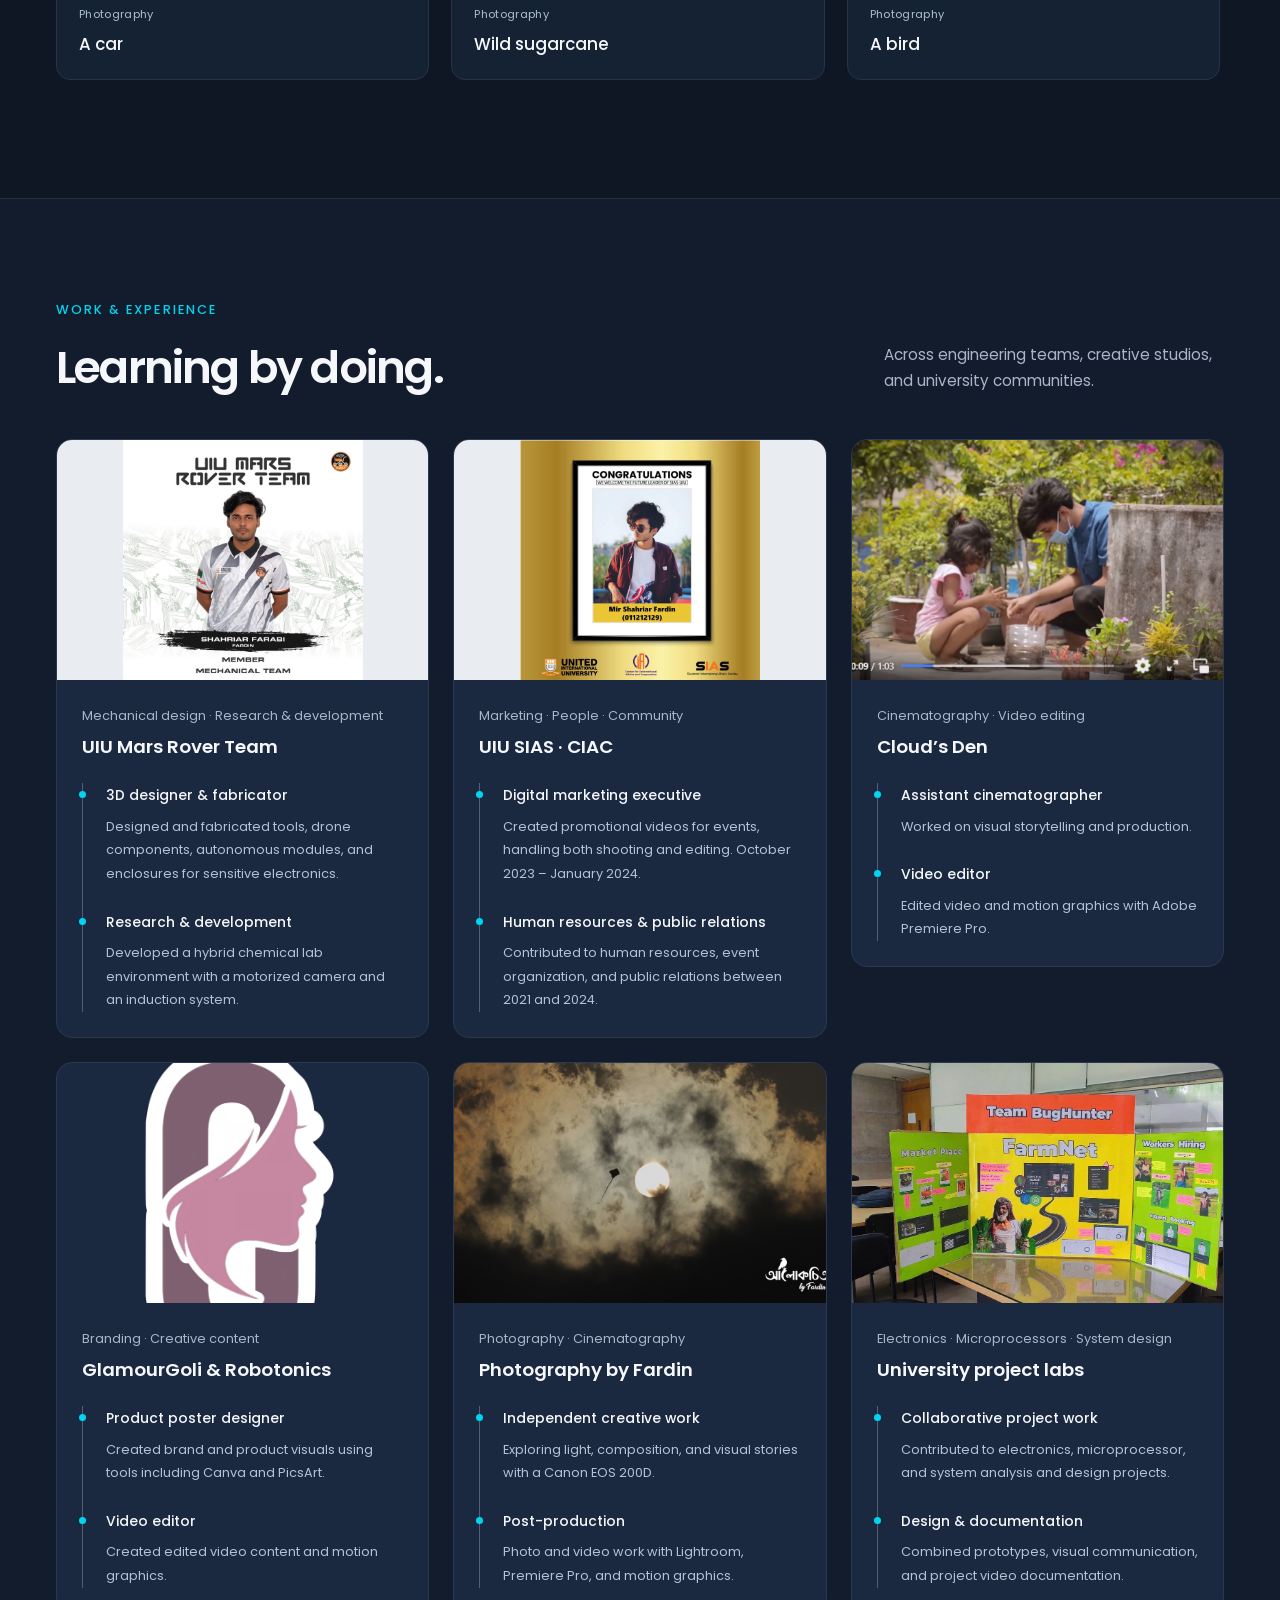
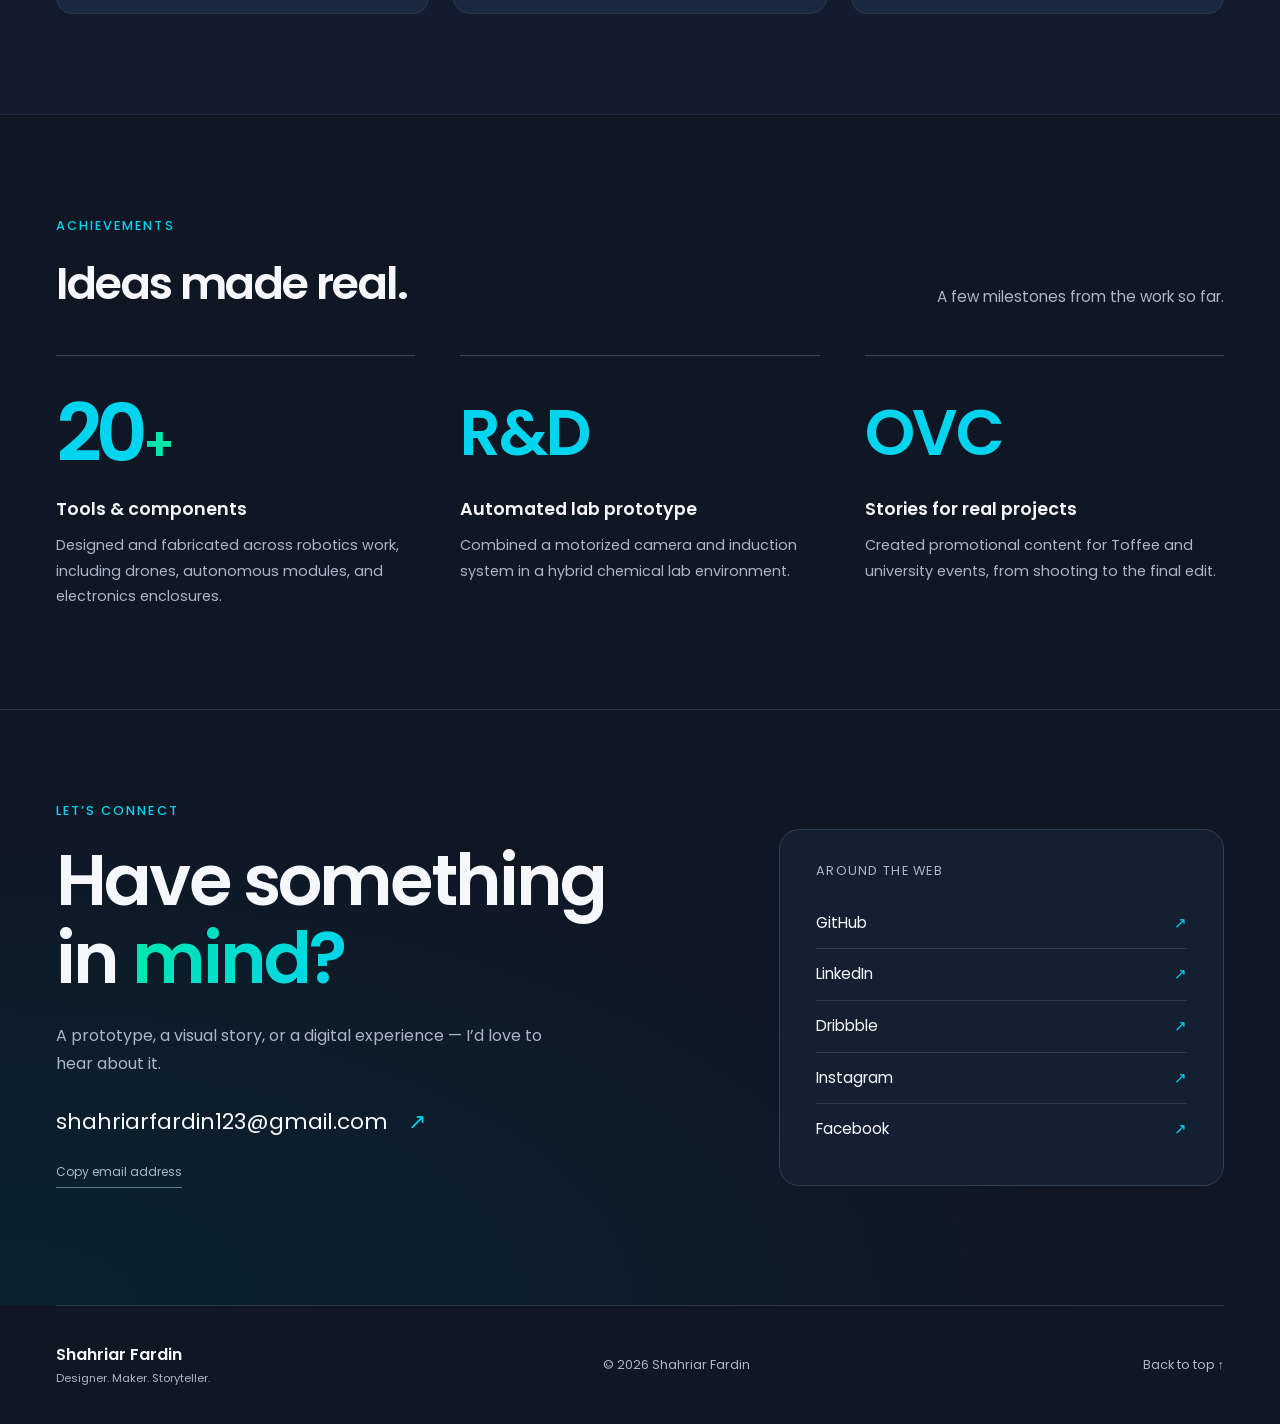
==== commit eebc6c27: "Animate professional roles letter by letter" ====
--- a/index.html
+++ b/index.html
@@ -9,7 +9,7 @@
 <meta property="og:description" content="Ideas into prototypes. Stories into visuals. Explore Fardin’s multidisciplinary work.">
 <meta property="og:type" content="website">
 <link rel="icon" href="brand.png"><link rel="stylesheet" href="assets/fonts.css"><link rel="stylesheet" href="styles.css?v=20260912-nav">
-<script src="script.js" defer></script>
+<script src="script.js?v=20260912-typing" defer></script>
 </head>
 <body>
 <a class="skip-link" href="#main">Skip to content</a>
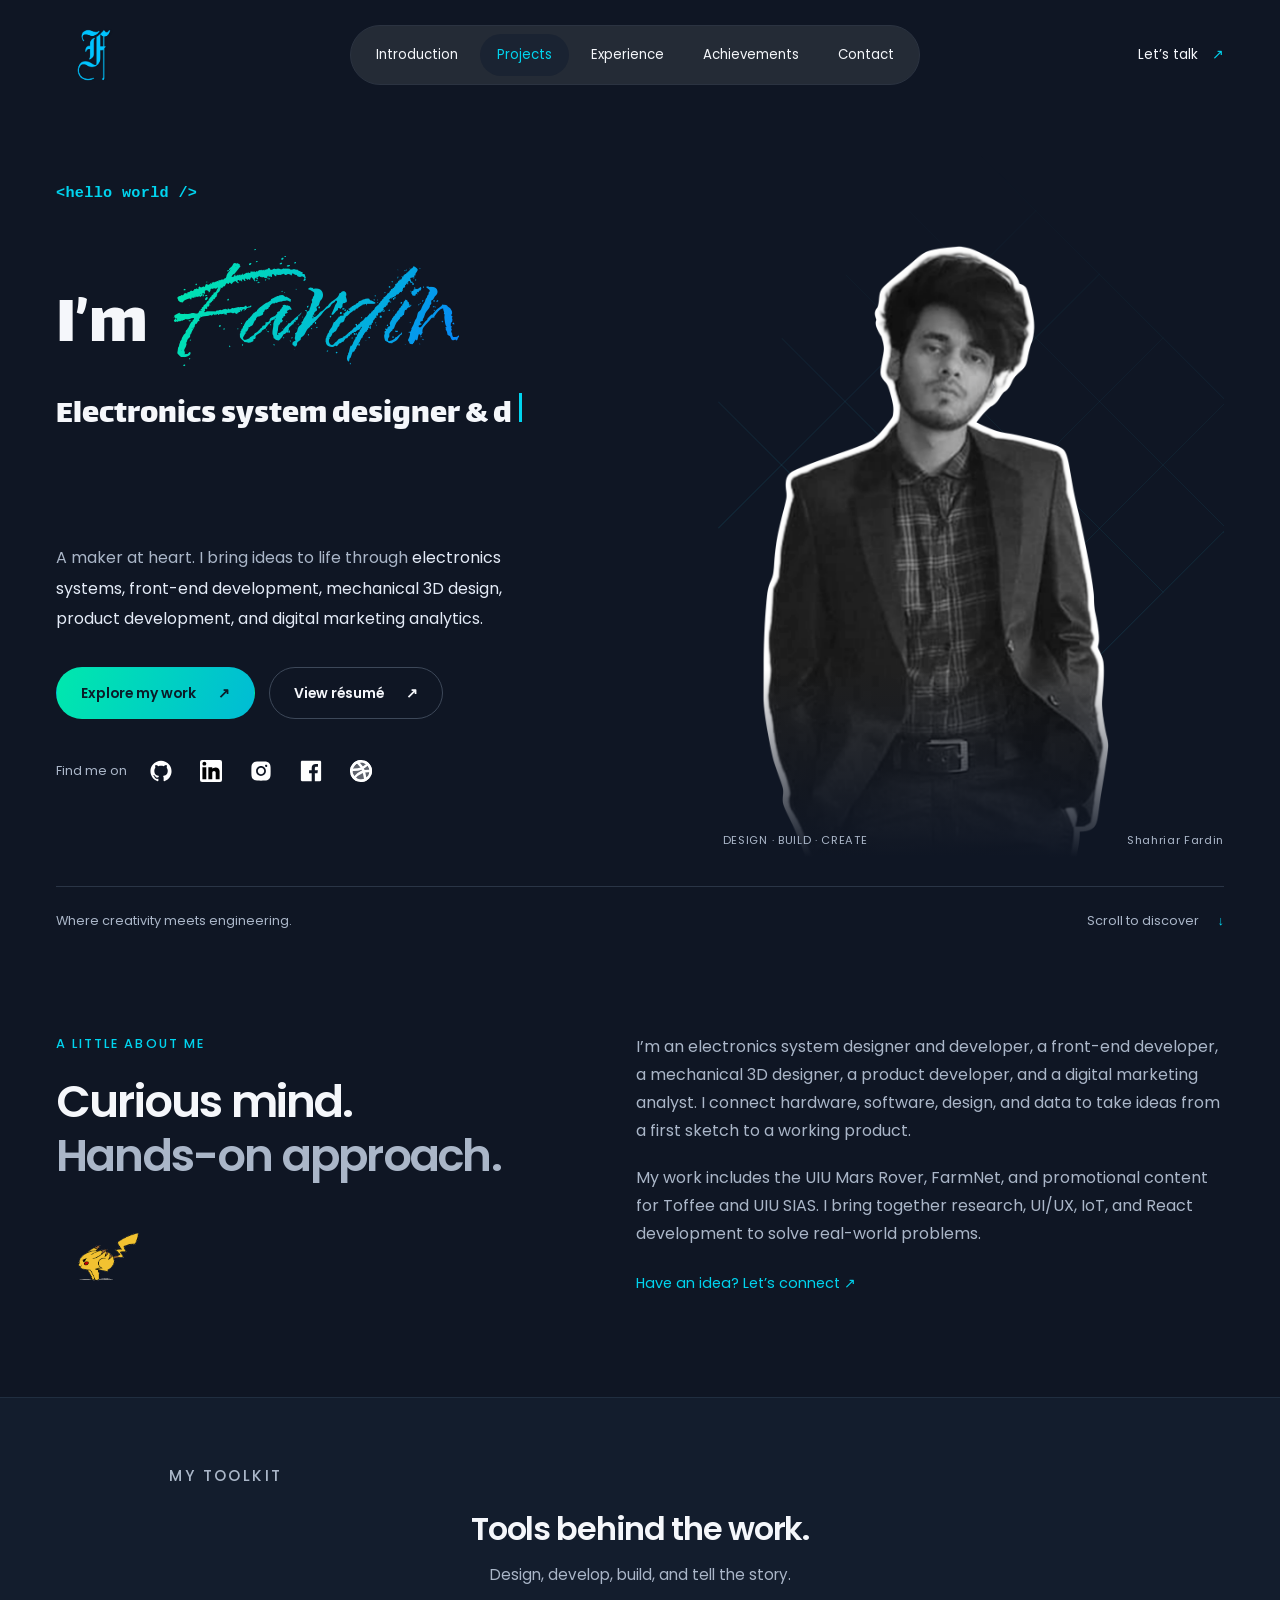
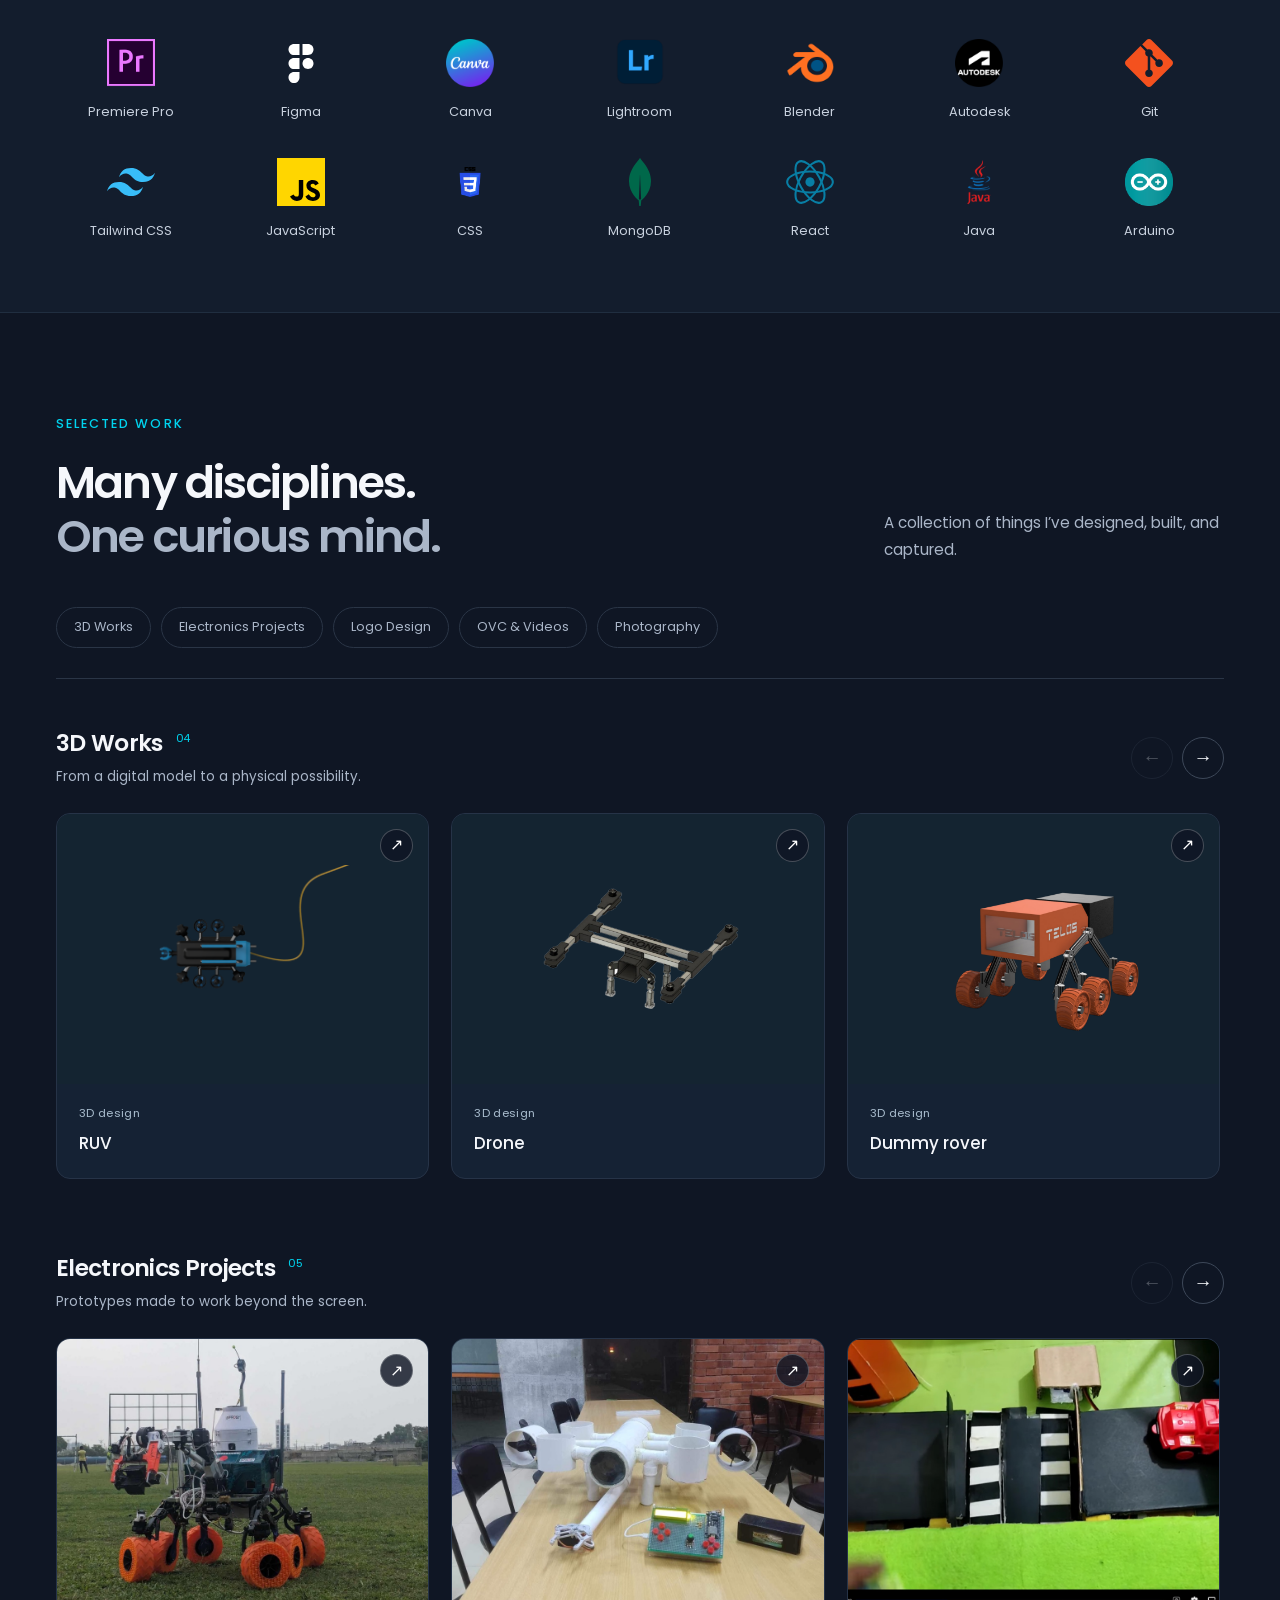
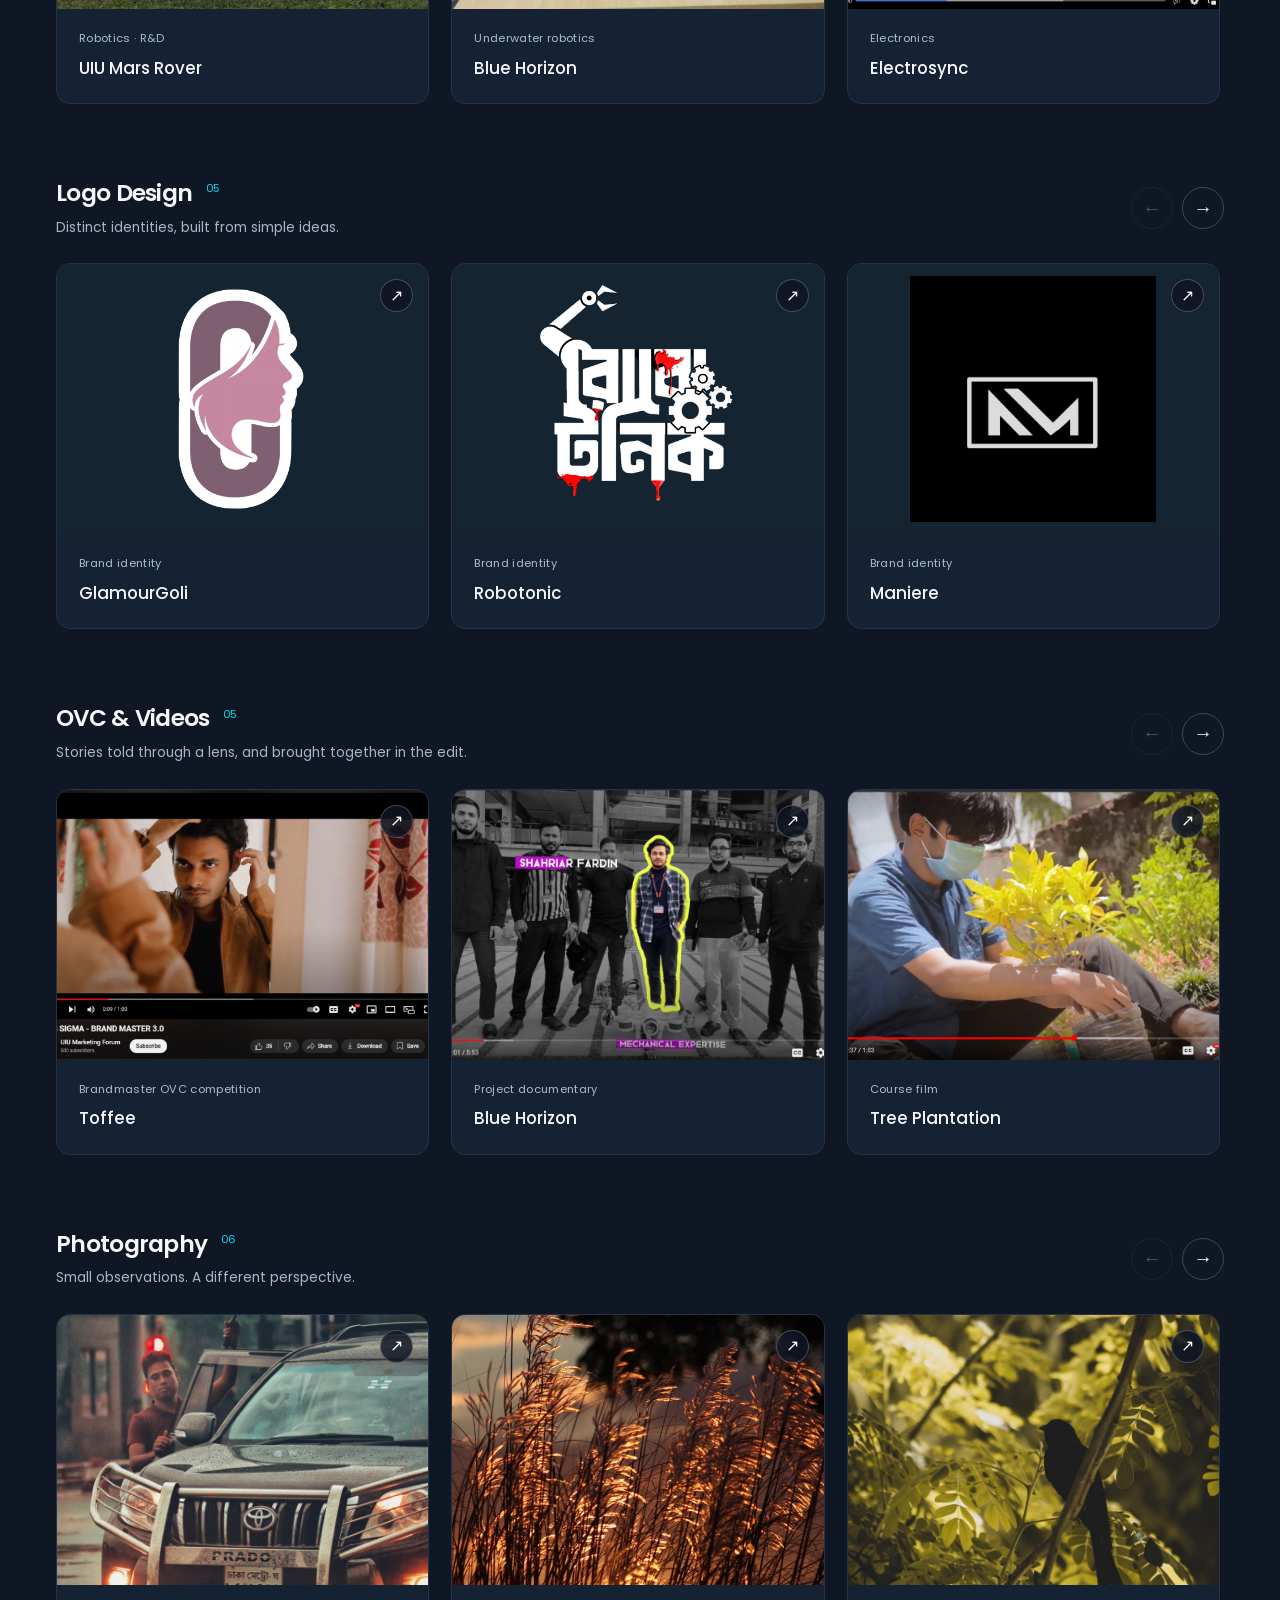
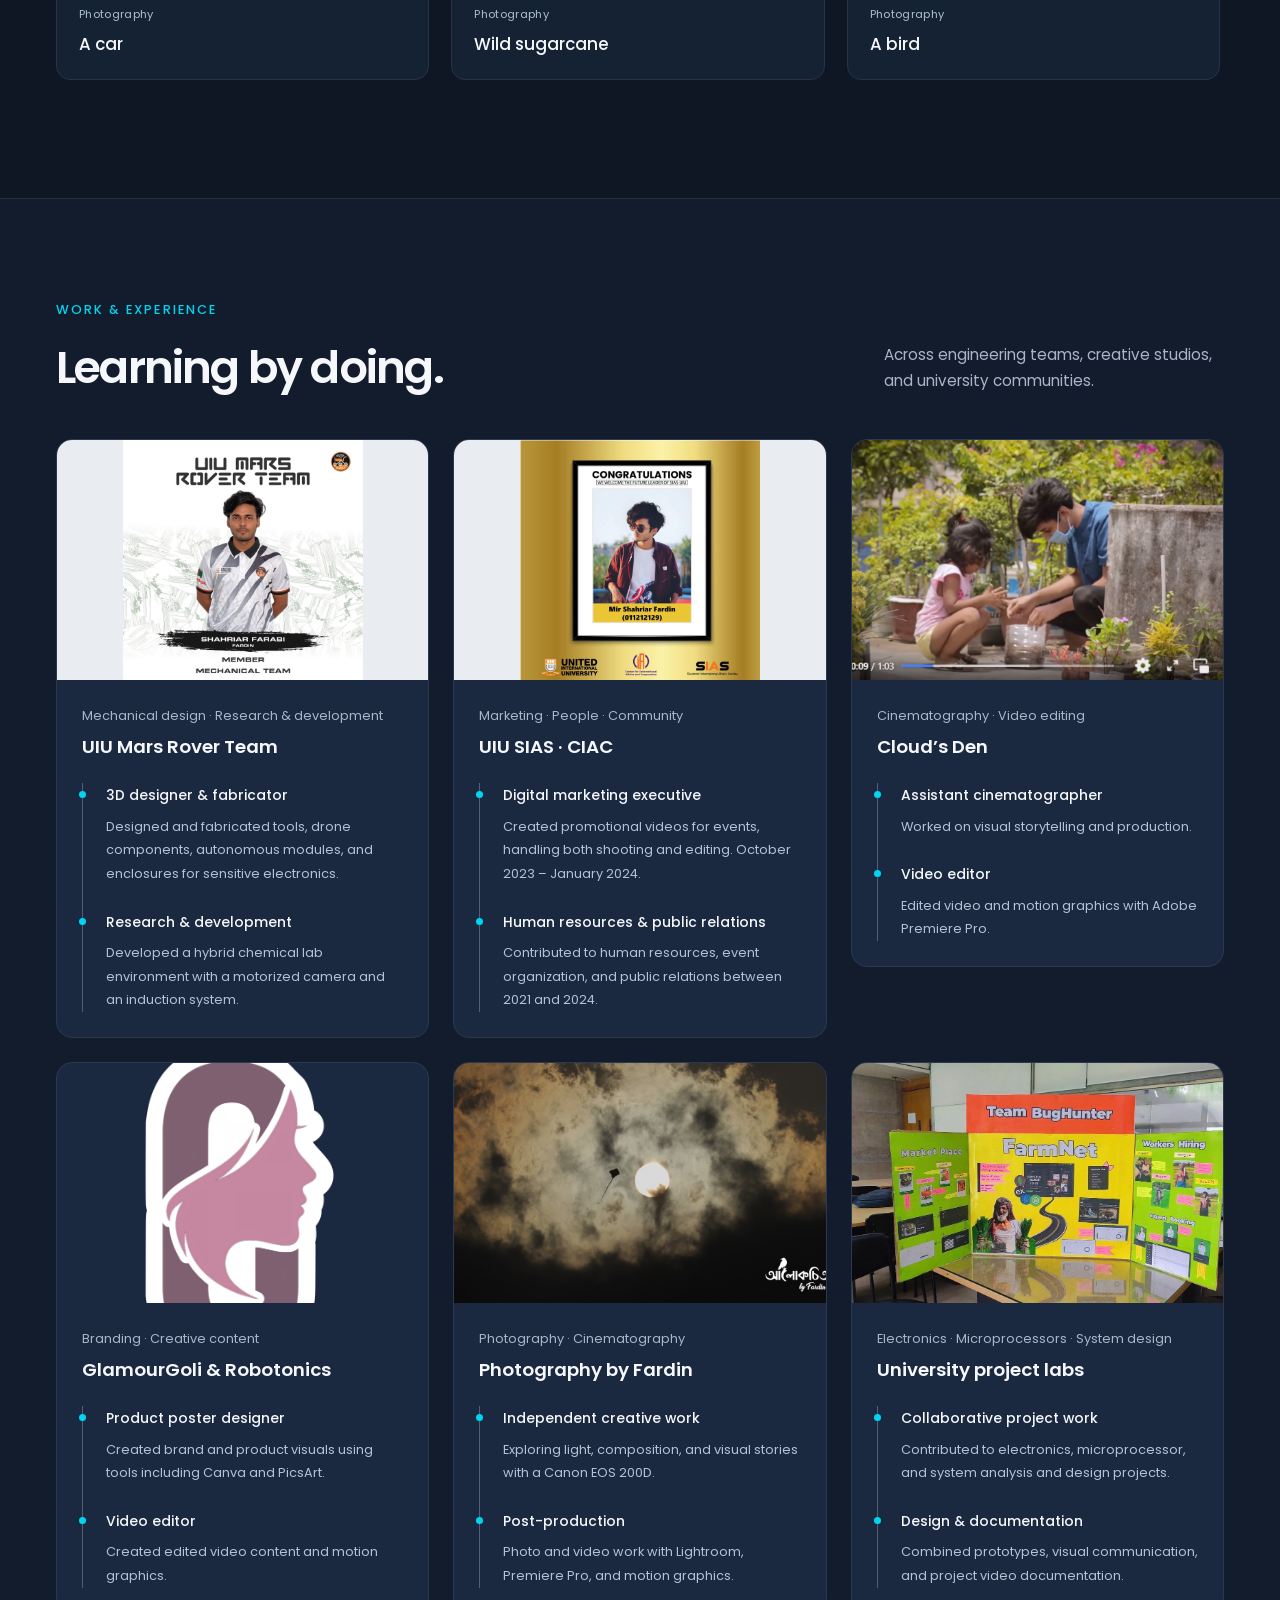
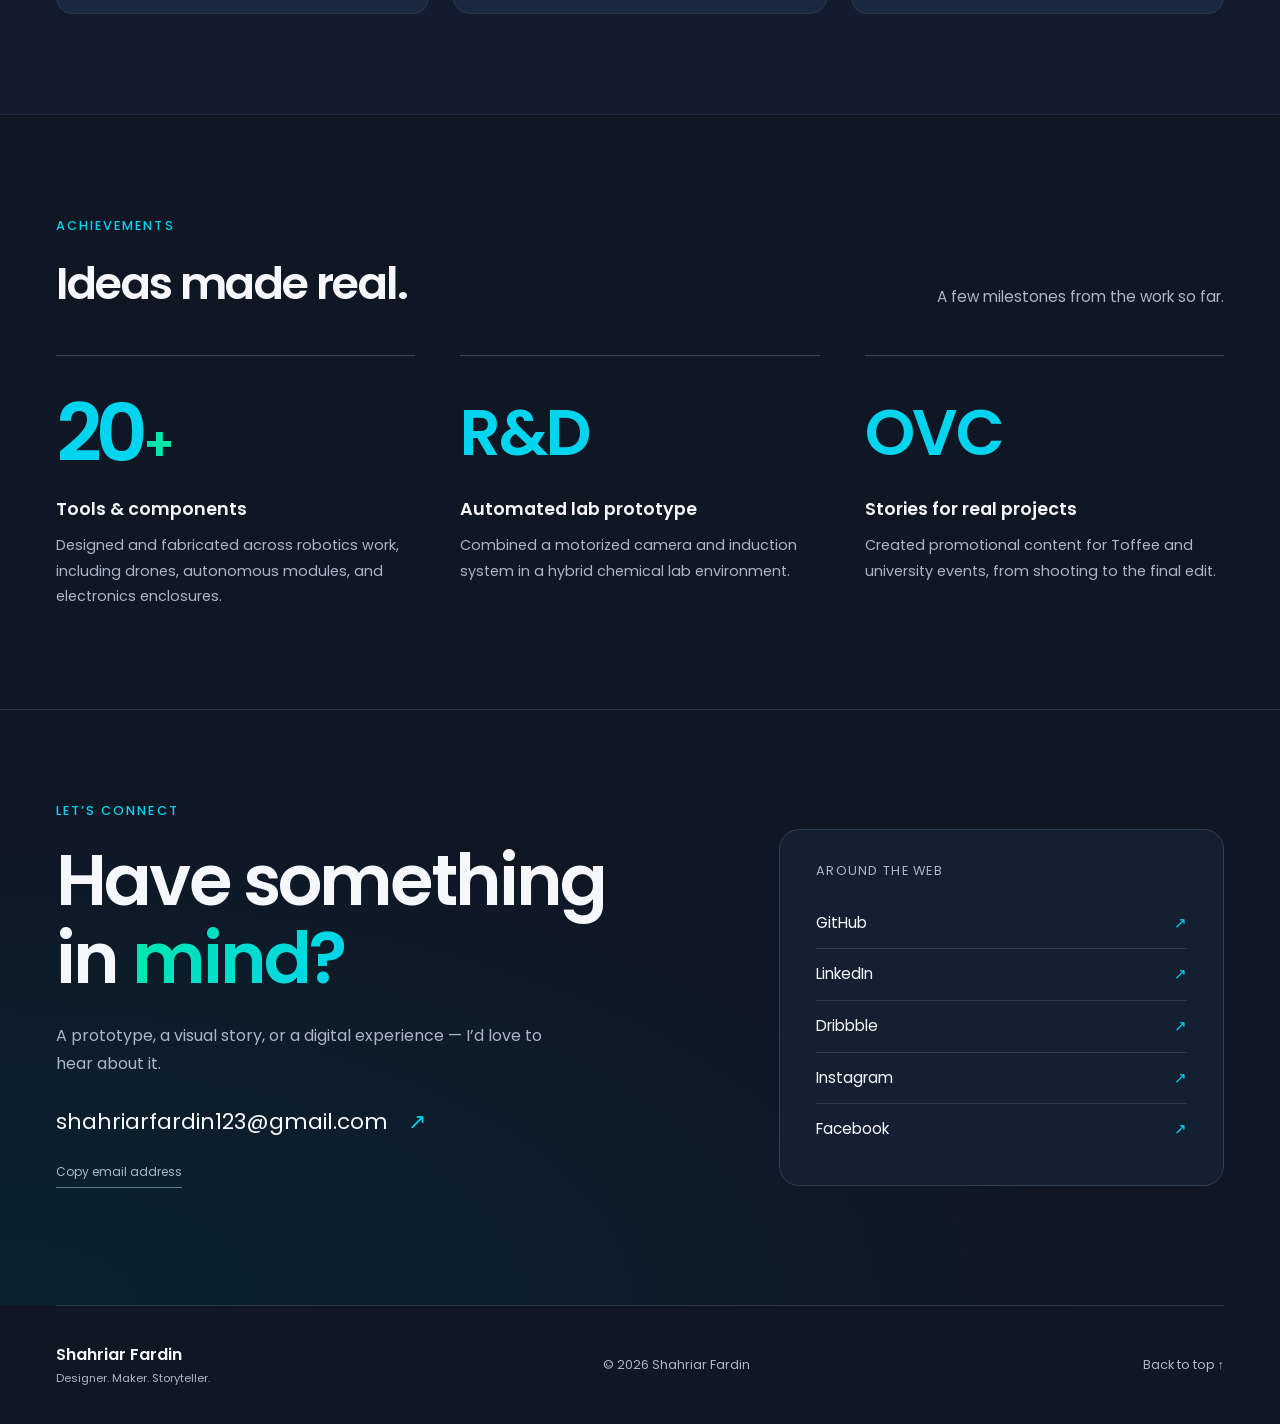
==== commit bd056fbc: "Show only skills in the typing animation" ====
--- a/index.html
+++ b/index.html
@@ -9,7 +9,7 @@
 <meta property="og:description" content="Ideas into prototypes. Stories into visuals. Explore Fardin’s multidisciplinary work.">
 <meta property="og:type" content="website">
 <link rel="icon" href="brand.png"><link rel="stylesheet" href="assets/fonts.css"><link rel="stylesheet" href="styles.css?v=20260912-nav">
-<script src="script.js?v=20260912-typing" defer></script>
+<script src="script.js?v=20260912-skills" defer></script>
 </head>
 <body>
 <a class="skip-link" href="#main">Skip to content</a>
@@ -23,7 +23,7 @@
 </header>
 <main id="main">
 <section id="introduction" class="hero wrap" aria-labelledby="hero-title">
-<div class="hero-content"><p class="eyebrow hello">&lt;hello world /&gt;</p><h1 id="hero-title">I’m <span class="signature">Fardin</span><span class="sr-only"> — Shahriar Fardin</span></h1><p class="role-line">I’m <span id="changing-role">an electronics system designer &amp; developer</span><span class="caret" aria-hidden="true"></span></p>
+<div class="hero-content"><p class="eyebrow hello">&lt;hello world /&gt;</p><h1 id="hero-title">I’m <span class="signature">Fardin</span><span class="sr-only"> — Shahriar Fardin</span></h1><p class="role-line"><span id="changing-role">Electronics system designer &amp; developer</span><span class="caret" aria-hidden="true"></span></p>
 <p class="hero-description">A maker at heart. I bring ideas to life through <strong>electronics systems, front-end development, mechanical 3D design, product development, and digital marketing analytics.</strong></p>
 <div class="hero-actions"><a class="button primary" href="#projects">Explore my work <span aria-hidden="true">↗</span></a><a class="button secondary" href="resume.pdf" target="_blank" rel="noopener noreferrer">View résumé <span aria-hidden="true">↗</span></a></div>
 <div class="hero-socials"><span class="small-label">Find me on</span><a href="https://github.com/LynxOF1971" target="_blank" rel="noopener noreferrer" aria-label="GitHub"><img src="assets/github.svg" width="22" height="22" alt=""></a><a href="https://www.linkedin.com/in/shahriar-fardin/" target="_blank" rel="noopener noreferrer" aria-label="LinkedIn"><img src="assets/linkedin.svg" width="22" height="22" alt=""></a><a href="https://www.instagram.com/shahriar_farabi_fardin143/" target="_blank" rel="noopener noreferrer" aria-label="Instagram"><img src="assets/instagram.svg" width="22" height="22" alt=""></a><a href="https://www.facebook.com/shahriar.fardin1418/" target="_blank" rel="noopener noreferrer" aria-label="Facebook"><img src="assets/facebook.svg" width="22" height="22" alt=""></a><a href="https://dribbble.com/LynxOF1971" target="_blank" rel="noopener noreferrer" aria-label="Dribbble"><img src="assets/dribbble.svg" width="22" height="22" alt=""></a></div>
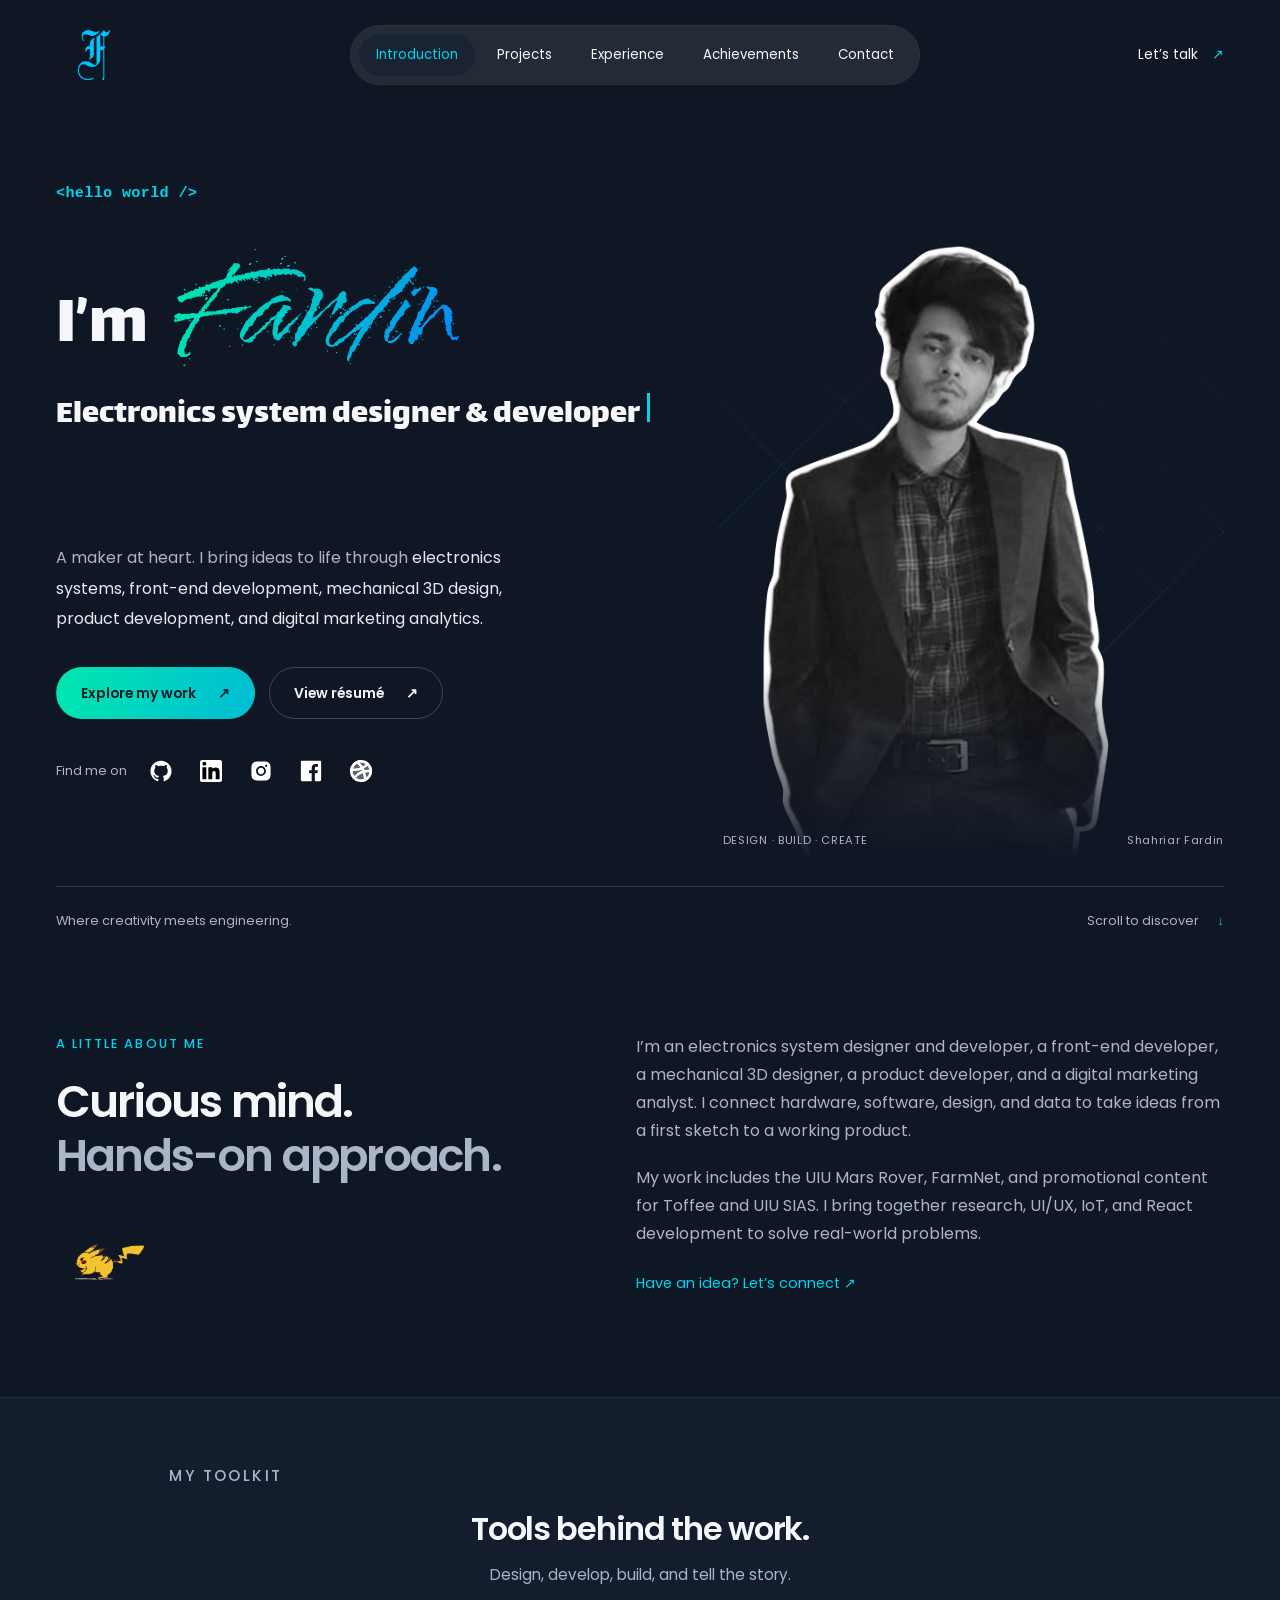
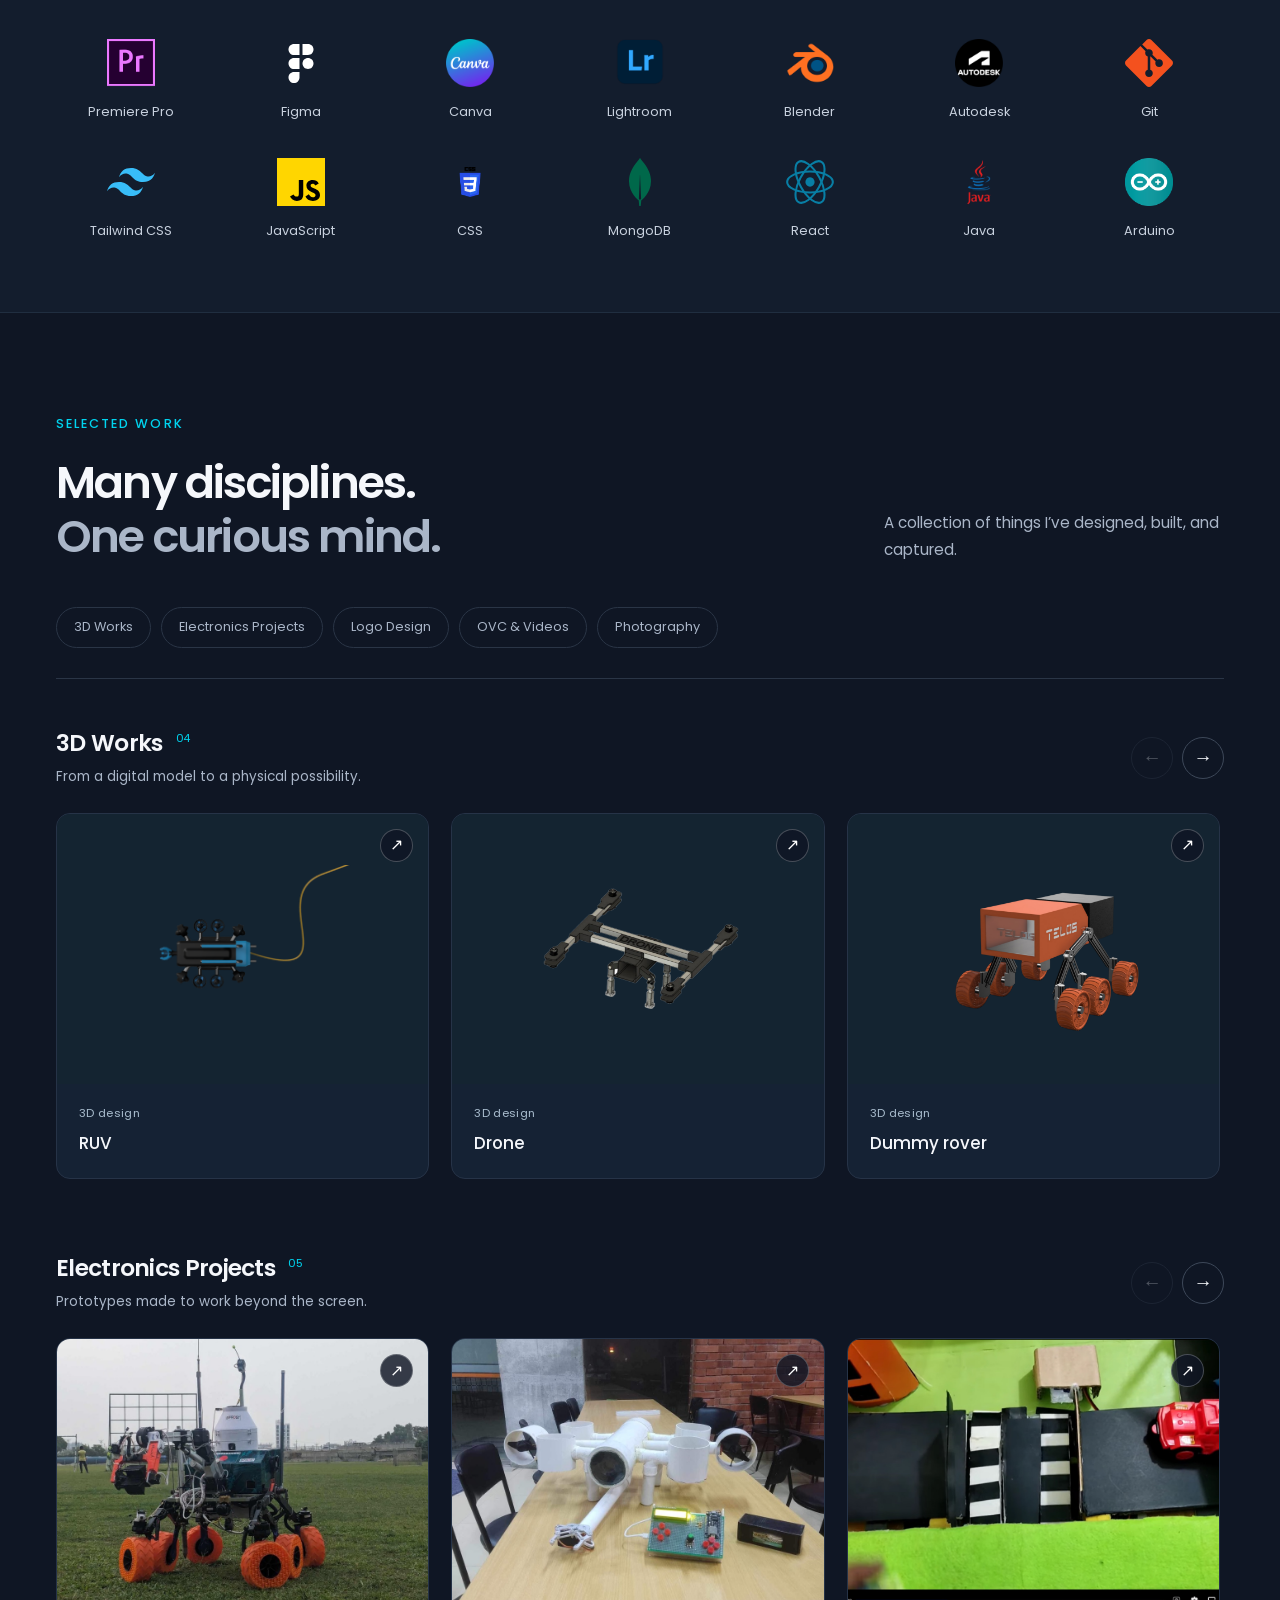
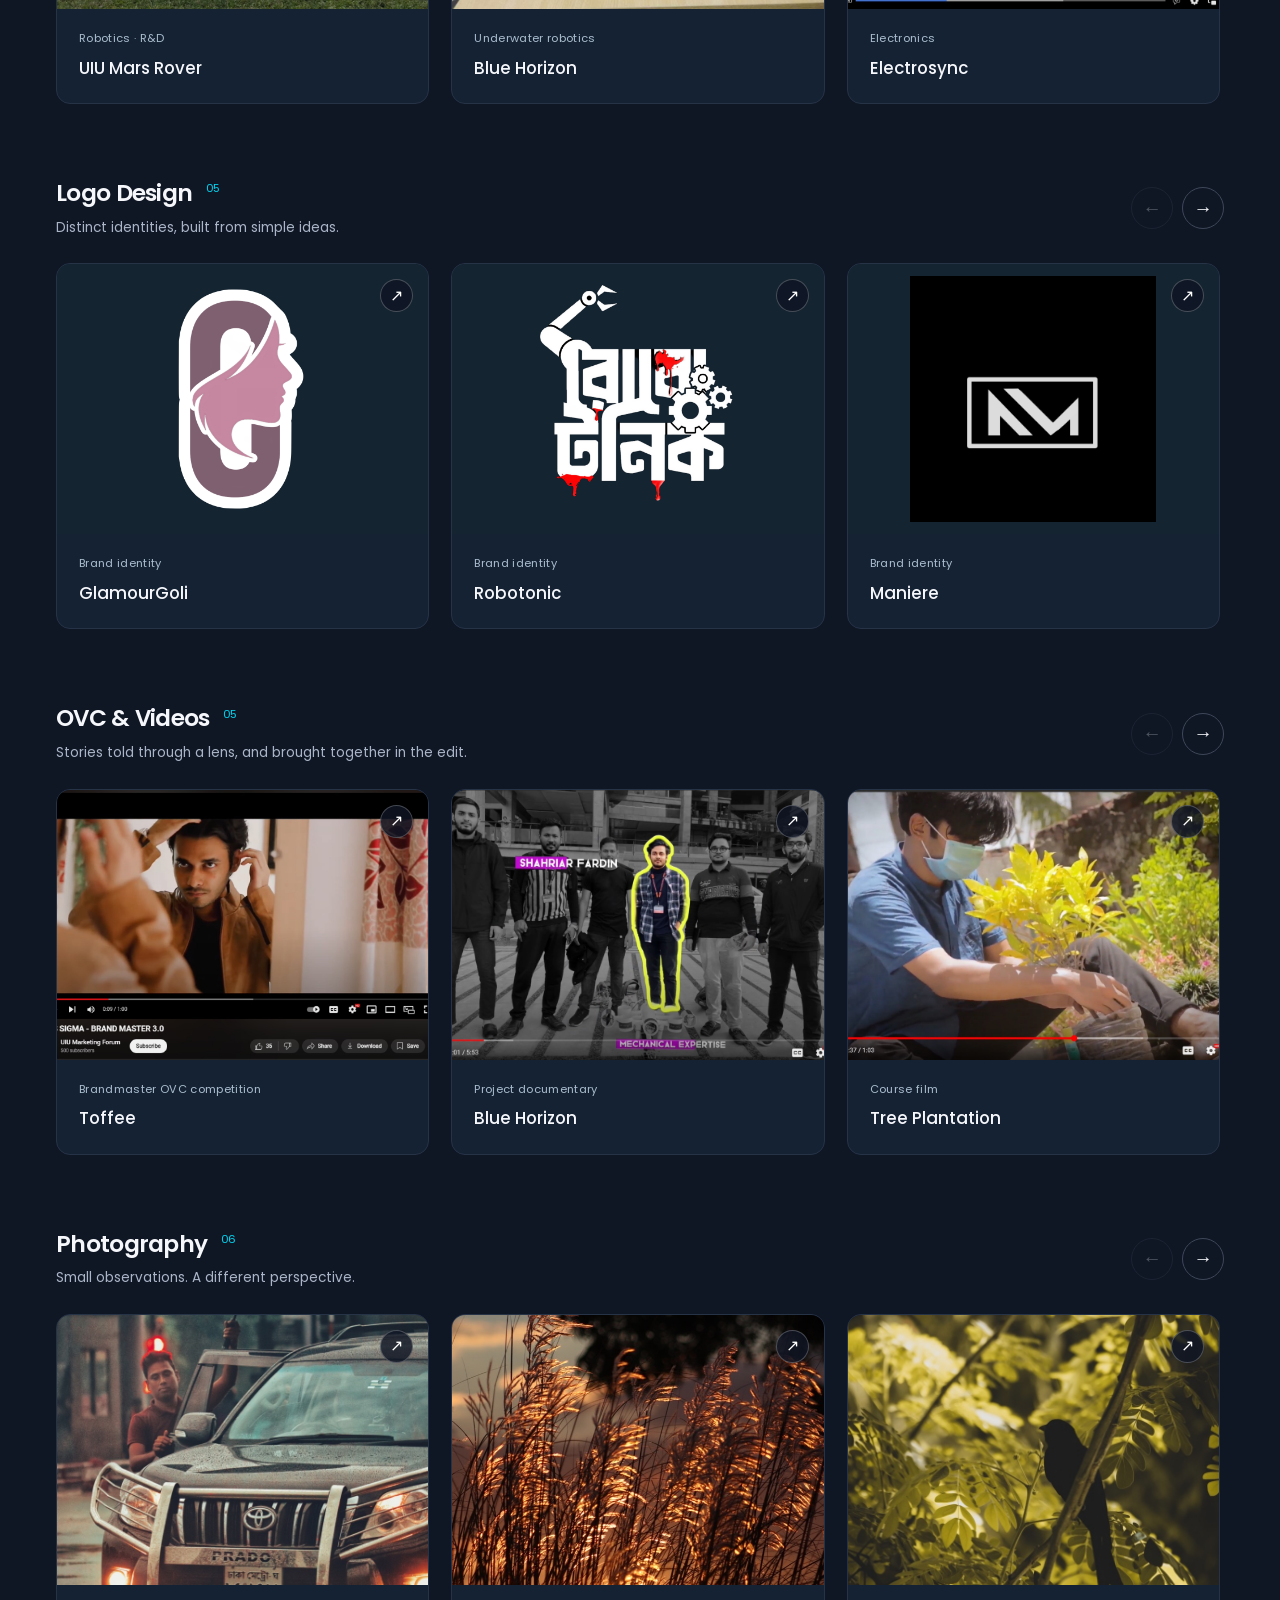
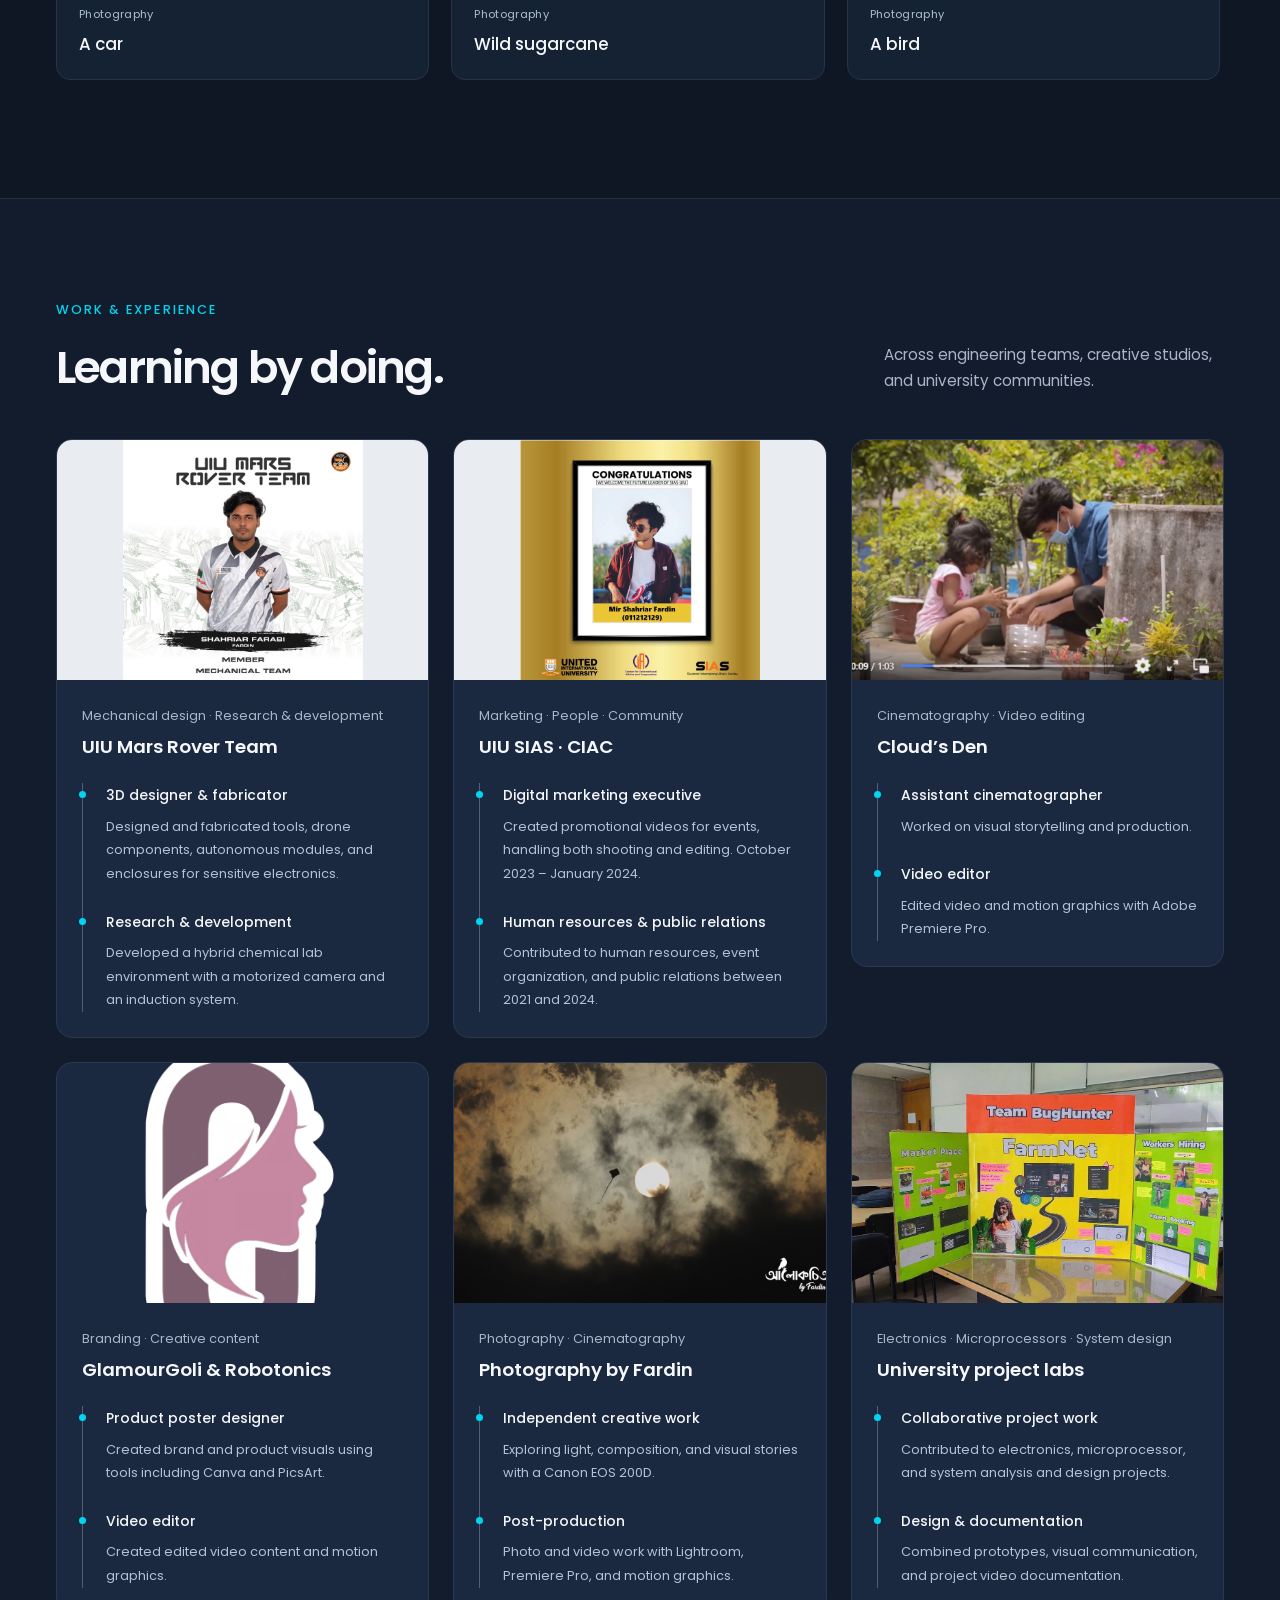
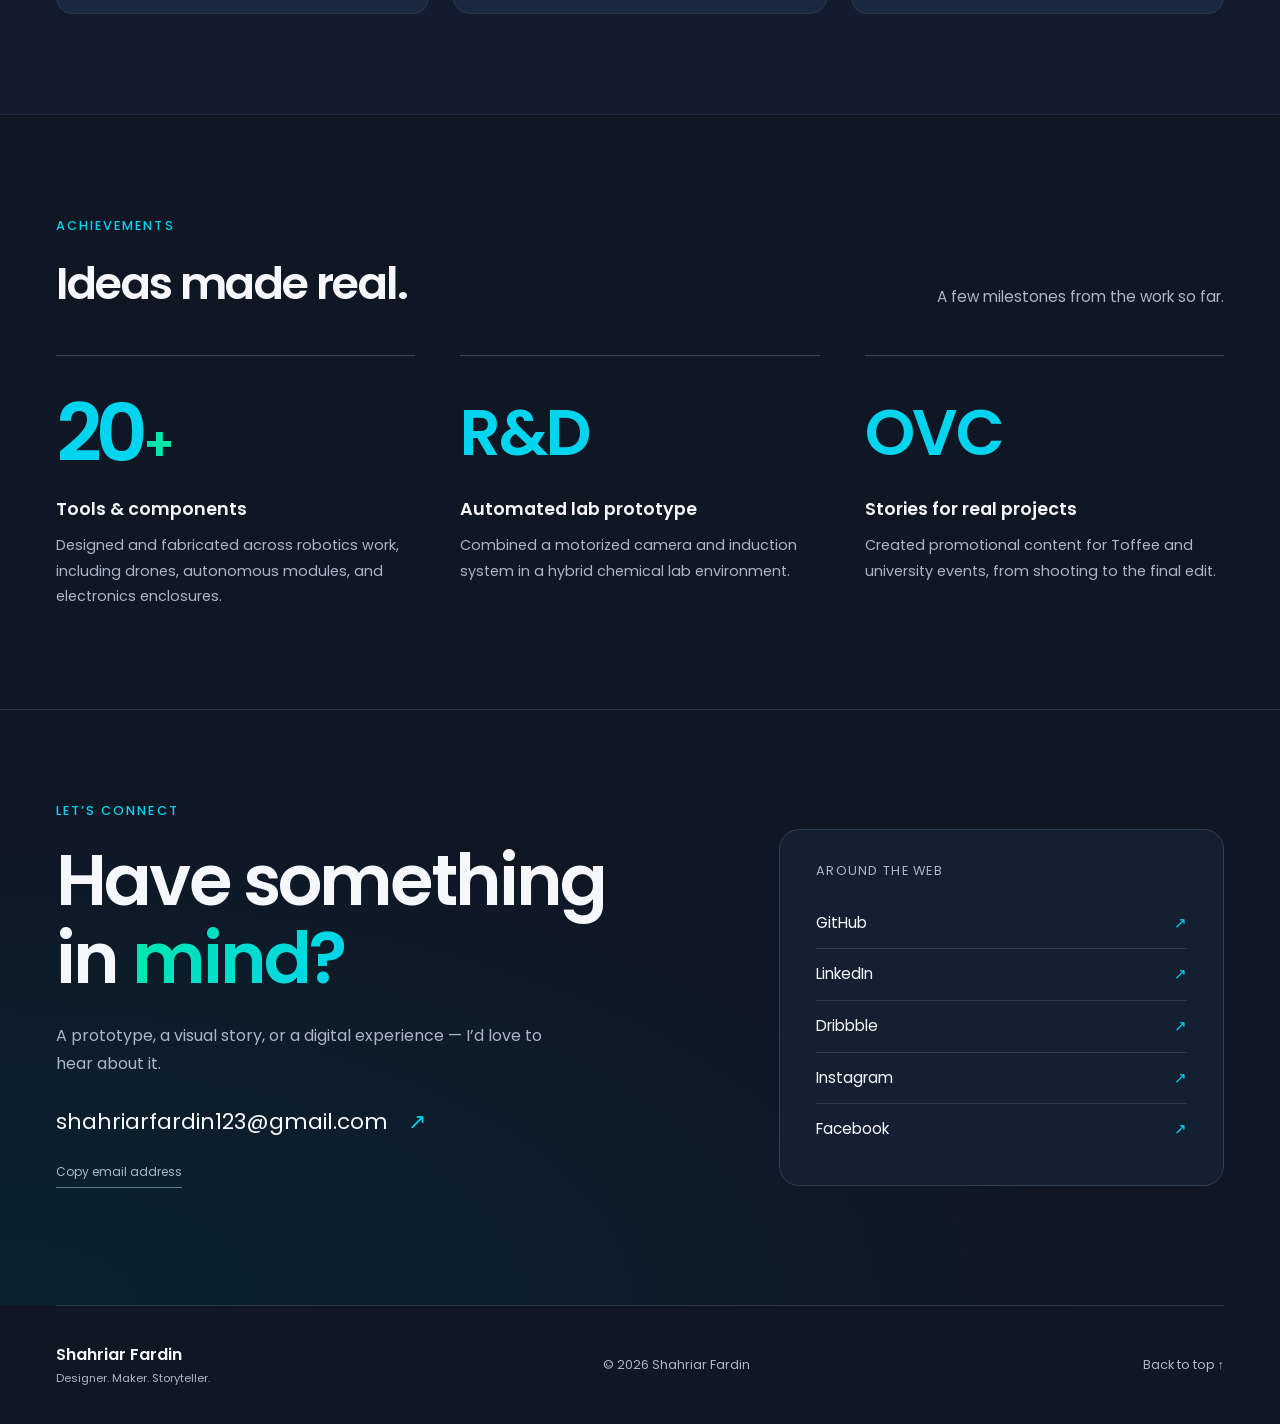
==== commit d27be78e: "Speed up skill typing and transitions" ====
--- a/index.html
+++ b/index.html
@@ -9,7 +9,7 @@
 <meta property="og:description" content="Ideas into prototypes. Stories into visuals. Explore Fardin’s multidisciplinary work.">
 <meta property="og:type" content="website">
 <link rel="icon" href="brand.png"><link rel="stylesheet" href="assets/fonts.css"><link rel="stylesheet" href="styles.css?v=20260912-nav">
-<script src="script.js?v=20260912-skills" defer></script>
+<script src="script.js?v=20260912-faster" defer></script>
 </head>
 <body>
 <a class="skip-link" href="#main">Skip to content</a>
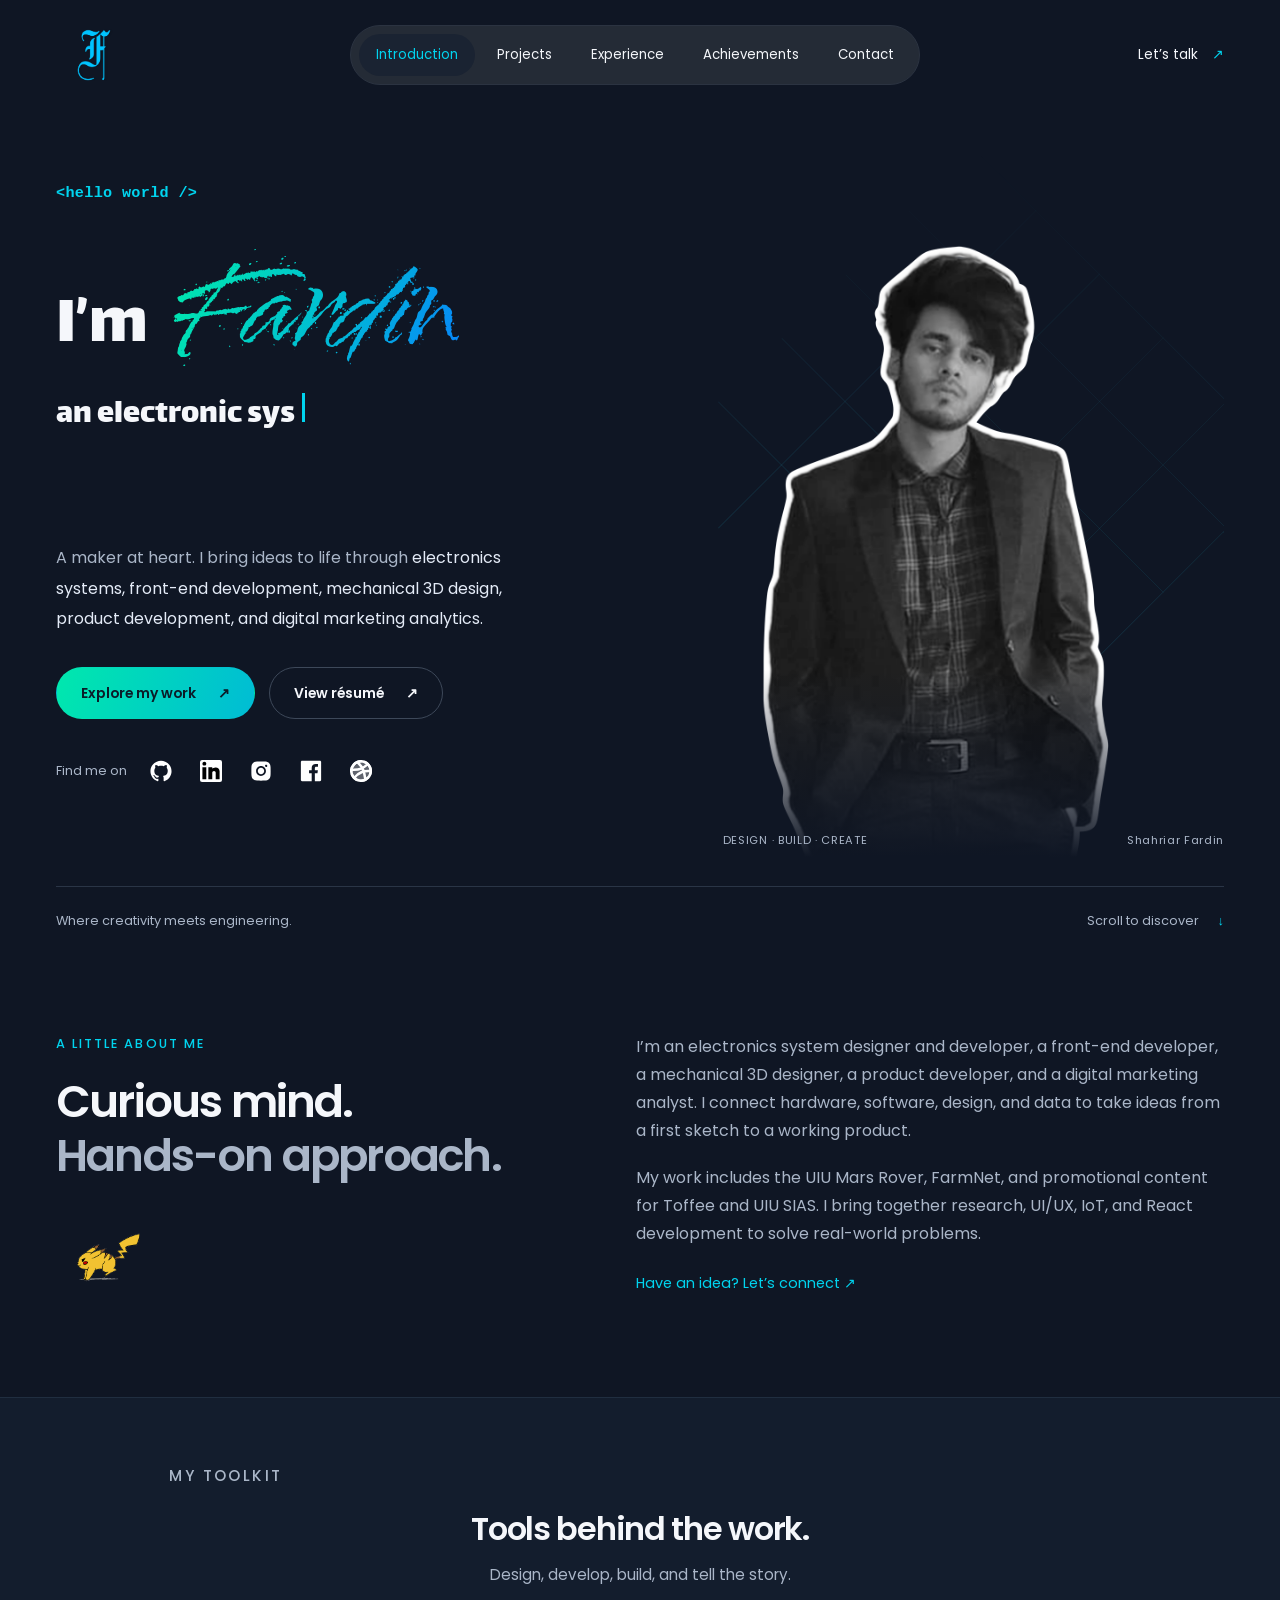
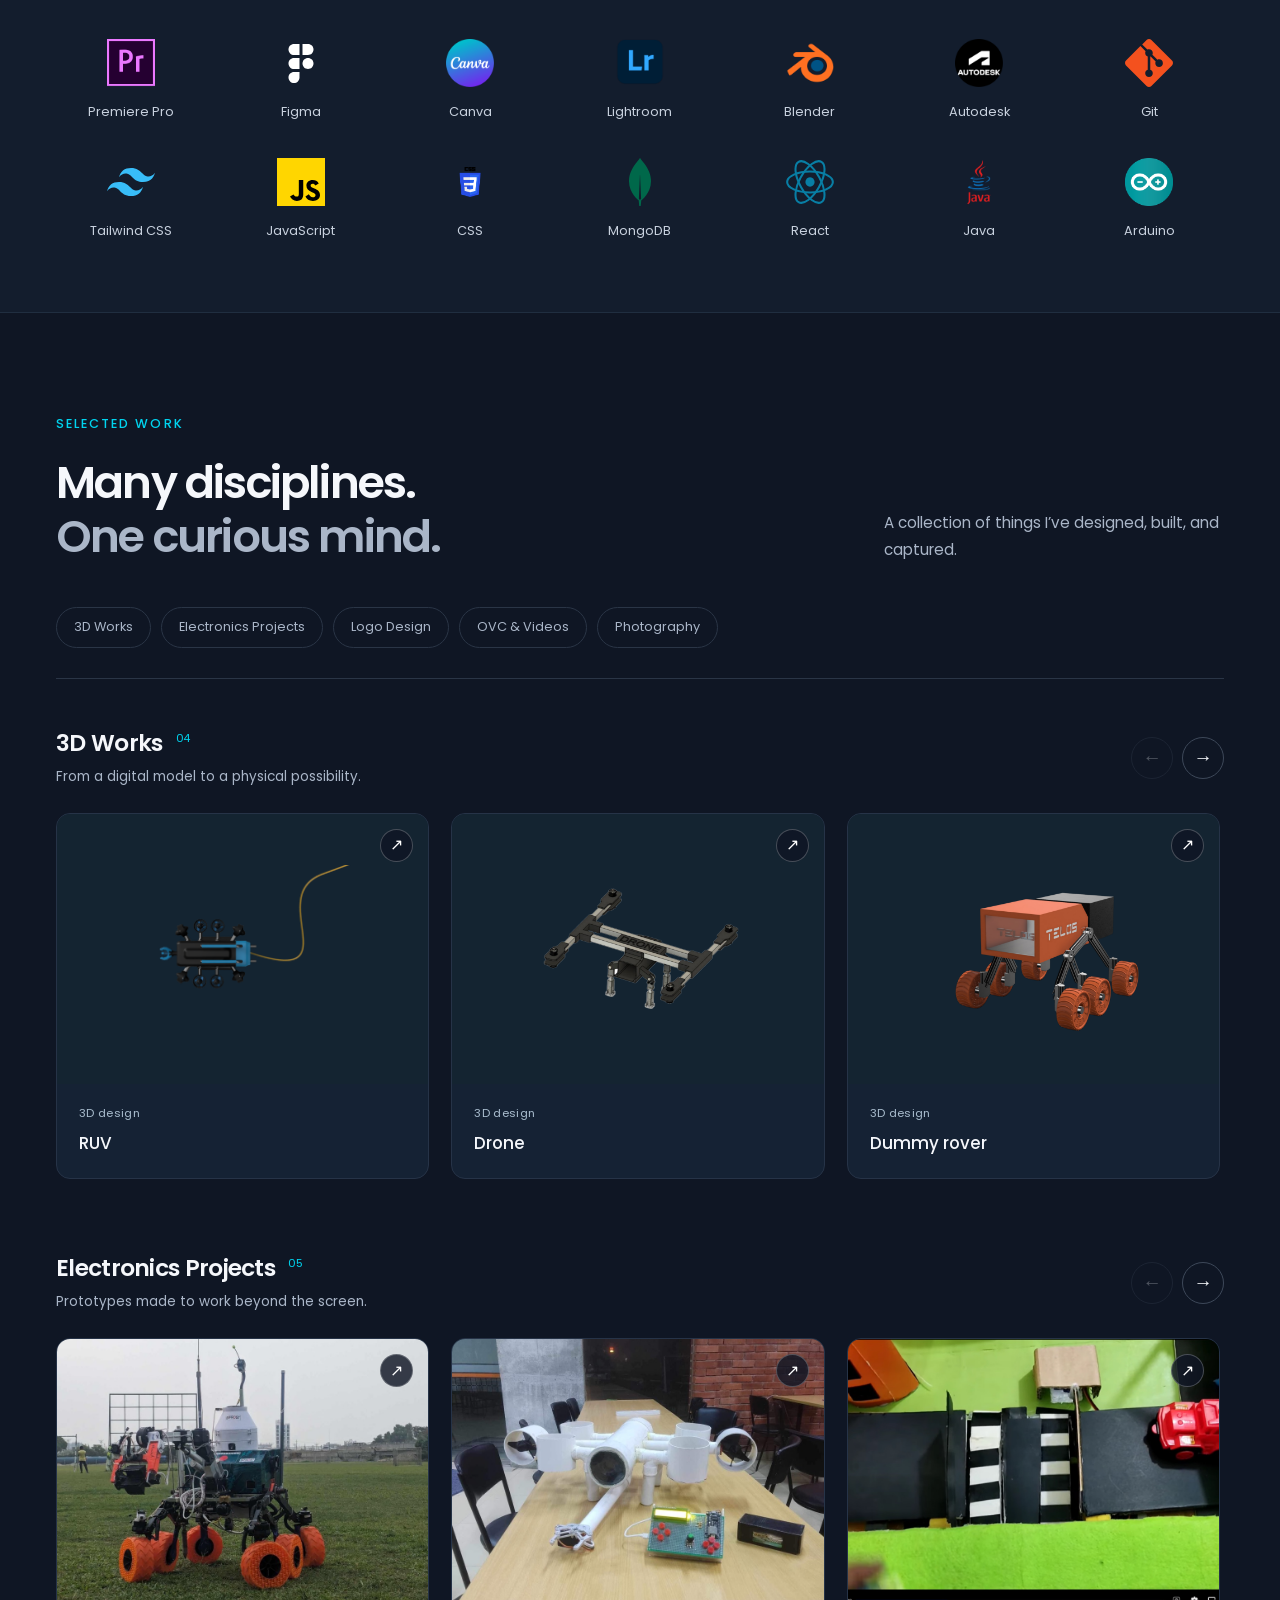
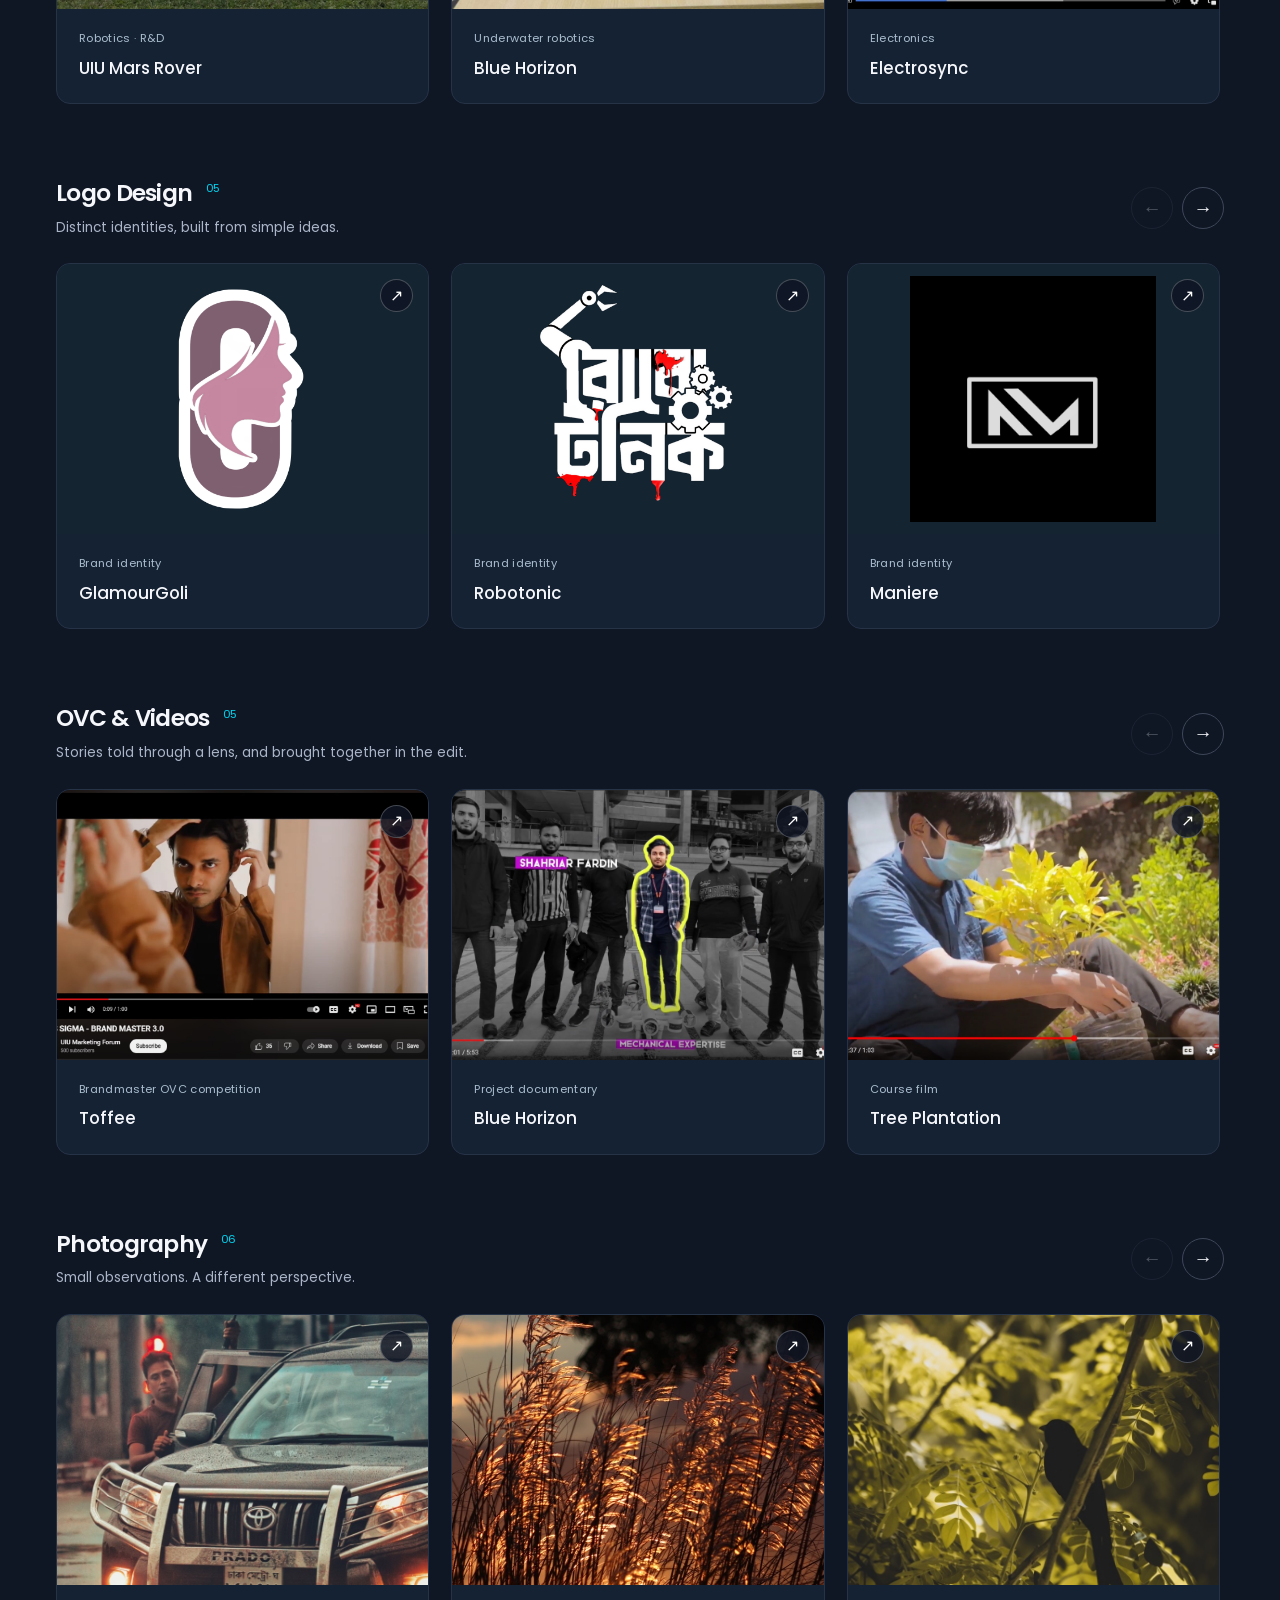
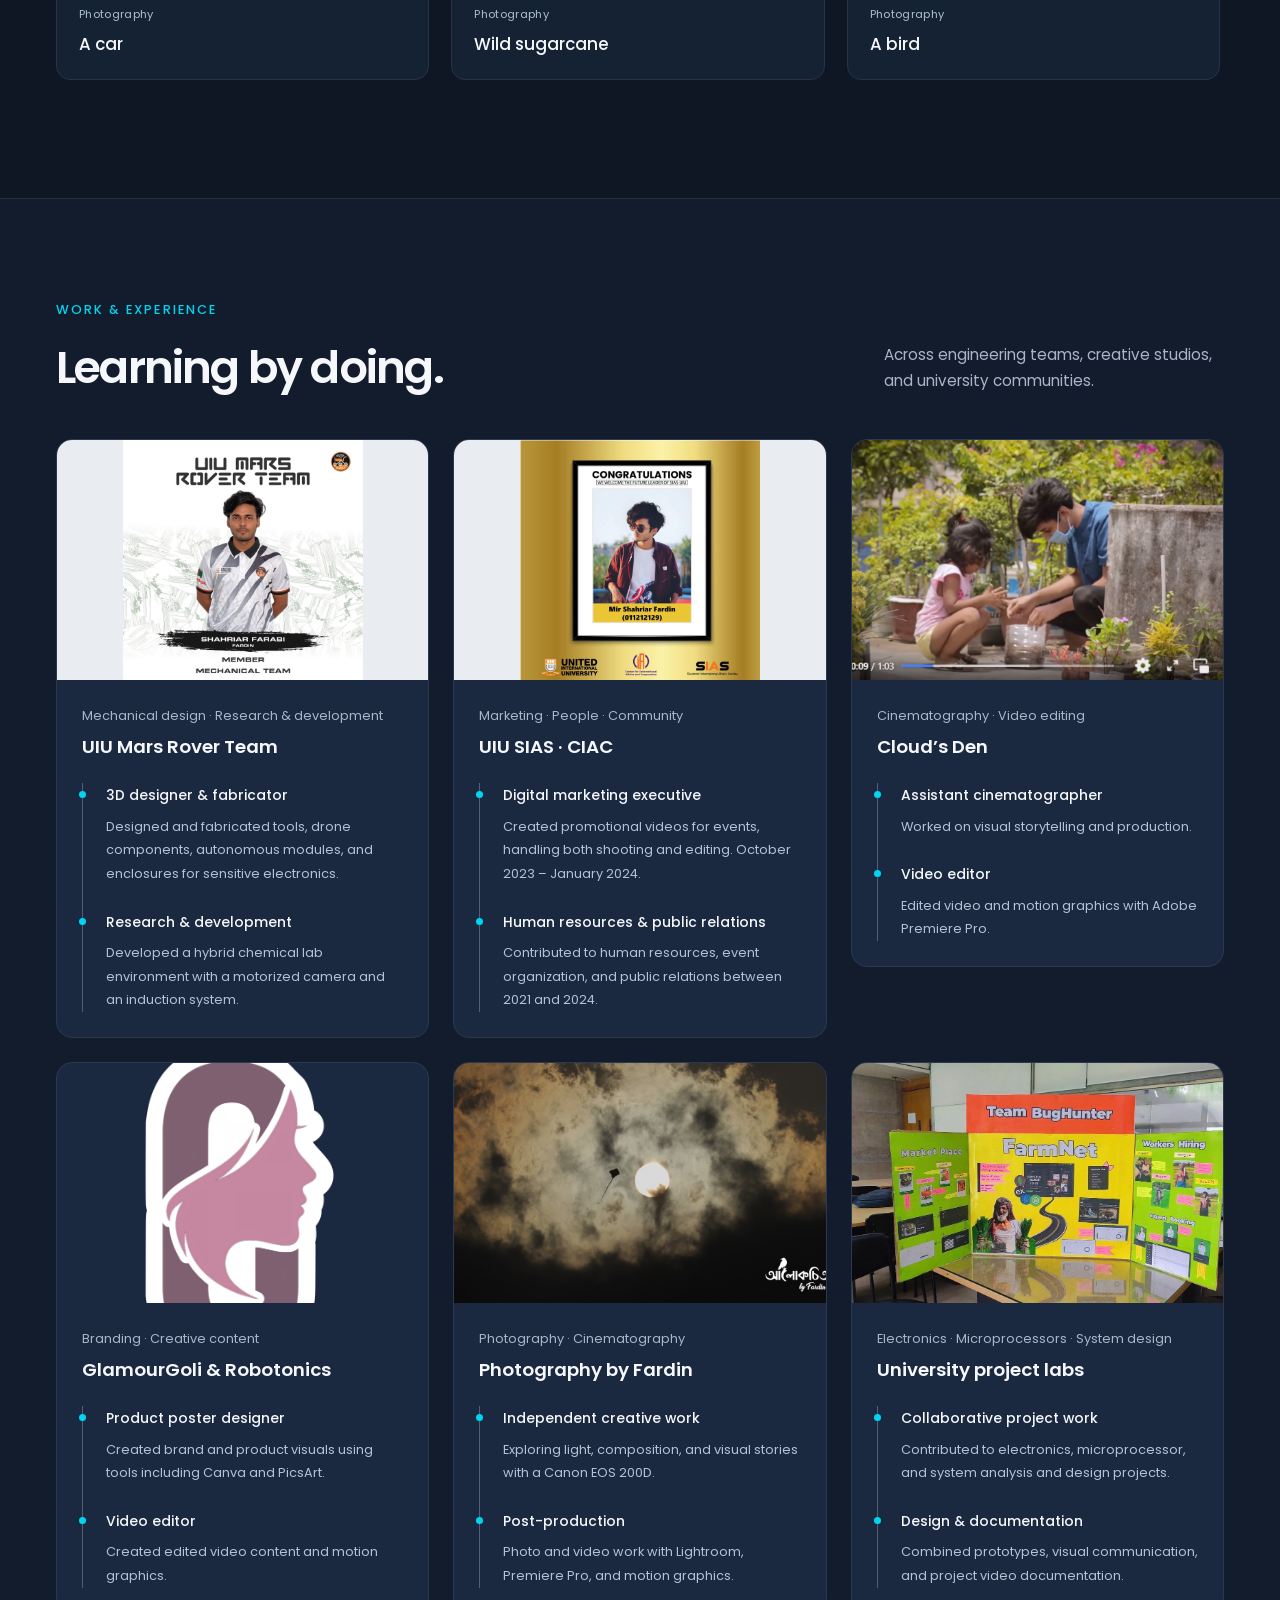
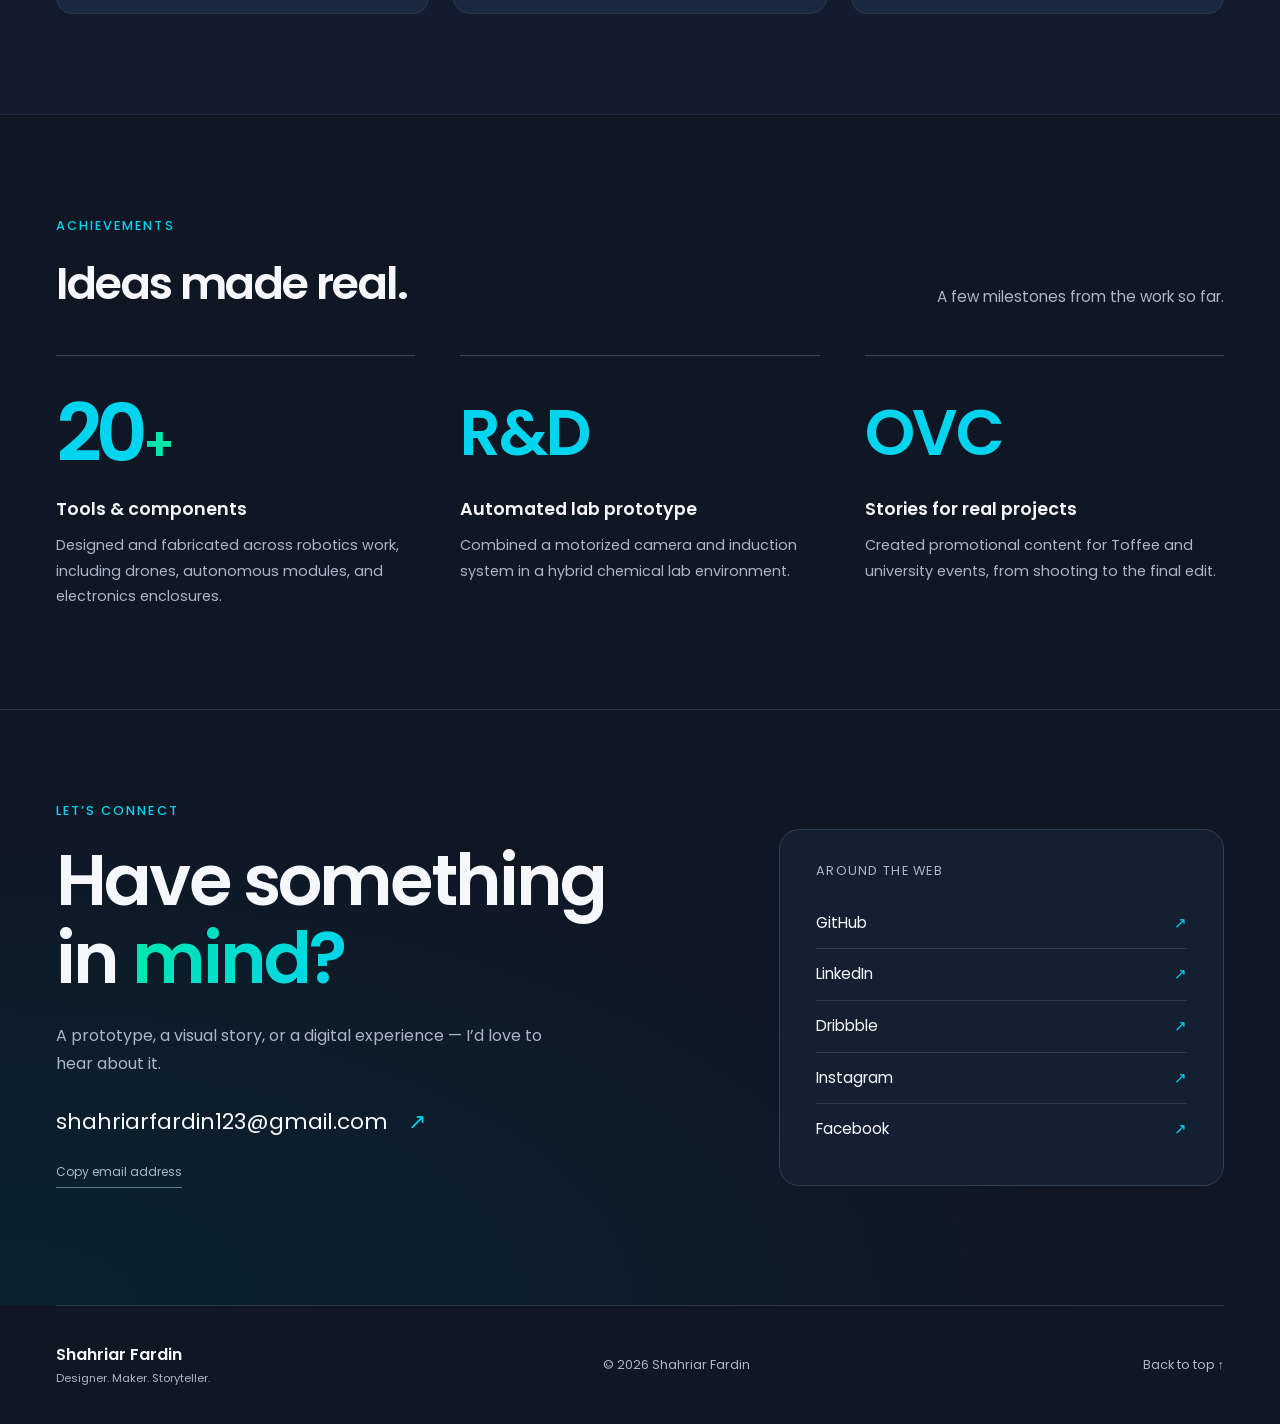
==== commit cf338e1d: "Update animated roles and add mechatronics R&D" ====
--- a/index.html
+++ b/index.html
@@ -9,7 +9,7 @@
 <meta property="og:description" content="Ideas into prototypes. Stories into visuals. Explore Fardin’s multidisciplinary work.">
 <meta property="og:type" content="website">
 <link rel="icon" href="brand.png"><link rel="stylesheet" href="assets/fonts.css"><link rel="stylesheet" href="styles.css?v=20260912-nav">
-<script src="script.js?v=20260912-faster" defer></script>
+<script src="script.js?v=20260912-mechatronics" defer></script>
 </head>
 <body>
 <a class="skip-link" href="#main">Skip to content</a>
@@ -23,7 +23,7 @@
 </header>
 <main id="main">
 <section id="introduction" class="hero wrap" aria-labelledby="hero-title">
-<div class="hero-content"><p class="eyebrow hello">&lt;hello world /&gt;</p><h1 id="hero-title">I’m <span class="signature">Fardin</span><span class="sr-only"> — Shahriar Fardin</span></h1><p class="role-line"><span id="changing-role">Electronics system designer &amp; developer</span><span class="caret" aria-hidden="true"></span></p>
+<div class="hero-content"><p class="eyebrow hello">&lt;hello world /&gt;</p><h1 id="hero-title">I’m <span class="signature">Fardin</span><span class="sr-only"> — Shahriar Fardin</span></h1><p class="role-line"><span id="changing-role">an electronic system designer</span><span class="caret" aria-hidden="true"></span></p>
 <p class="hero-description">A maker at heart. I bring ideas to life through <strong>electronics systems, front-end development, mechanical 3D design, product development, and digital marketing analytics.</strong></p>
 <div class="hero-actions"><a class="button primary" href="#projects">Explore my work <span aria-hidden="true">↗</span></a><a class="button secondary" href="resume.pdf" target="_blank" rel="noopener noreferrer">View résumé <span aria-hidden="true">↗</span></a></div>
 <div class="hero-socials"><span class="small-label">Find me on</span><a href="https://github.com/LynxOF1971" target="_blank" rel="noopener noreferrer" aria-label="GitHub"><img src="assets/github.svg" width="22" height="22" alt=""></a><a href="https://www.linkedin.com/in/shahriar-fardin/" target="_blank" rel="noopener noreferrer" aria-label="LinkedIn"><img src="assets/linkedin.svg" width="22" height="22" alt=""></a><a href="https://www.instagram.com/shahriar_farabi_fardin143/" target="_blank" rel="noopener noreferrer" aria-label="Instagram"><img src="assets/instagram.svg" width="22" height="22" alt=""></a><a href="https://www.facebook.com/shahriar.fardin1418/" target="_blank" rel="noopener noreferrer" aria-label="Facebook"><img src="assets/facebook.svg" width="22" height="22" alt=""></a><a href="https://dribbble.com/LynxOF1971" target="_blank" rel="noopener noreferrer" aria-label="Dribbble"><img src="assets/dribbble.svg" width="22" height="22" alt=""></a></div>
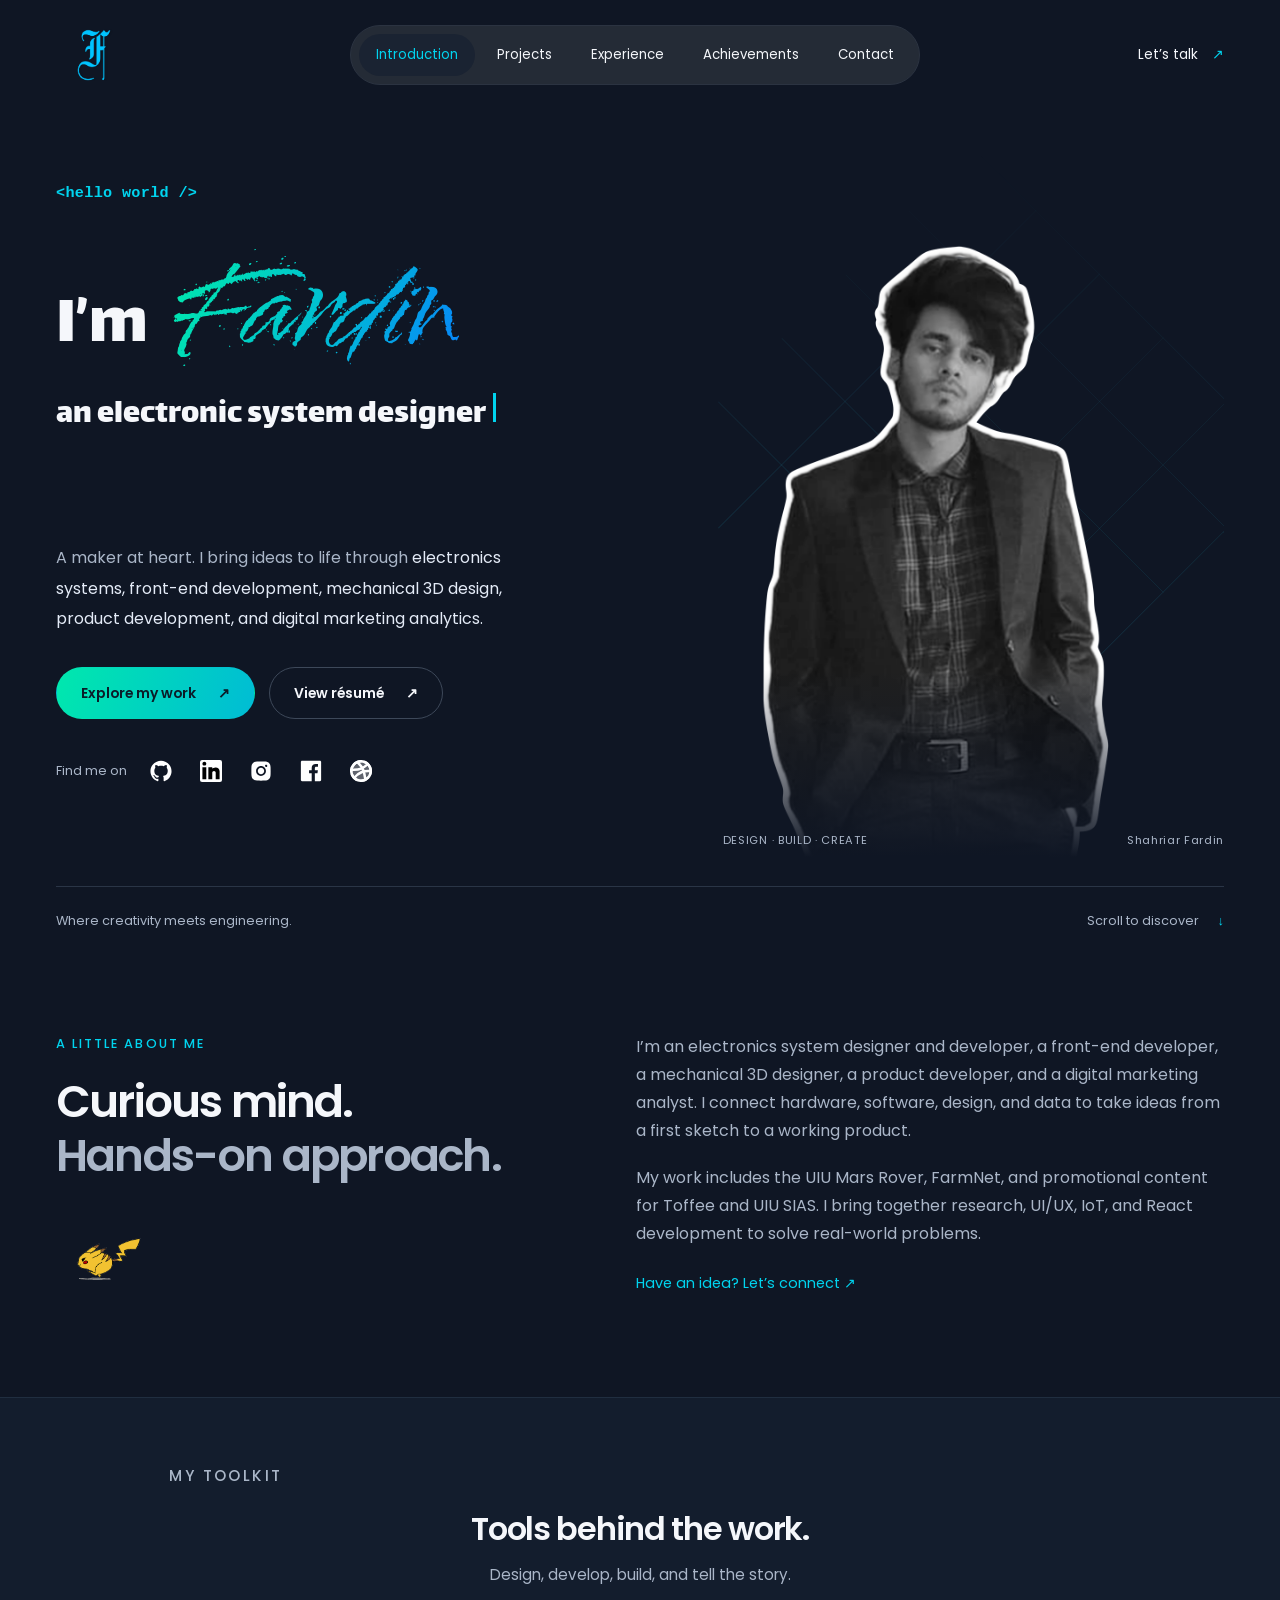
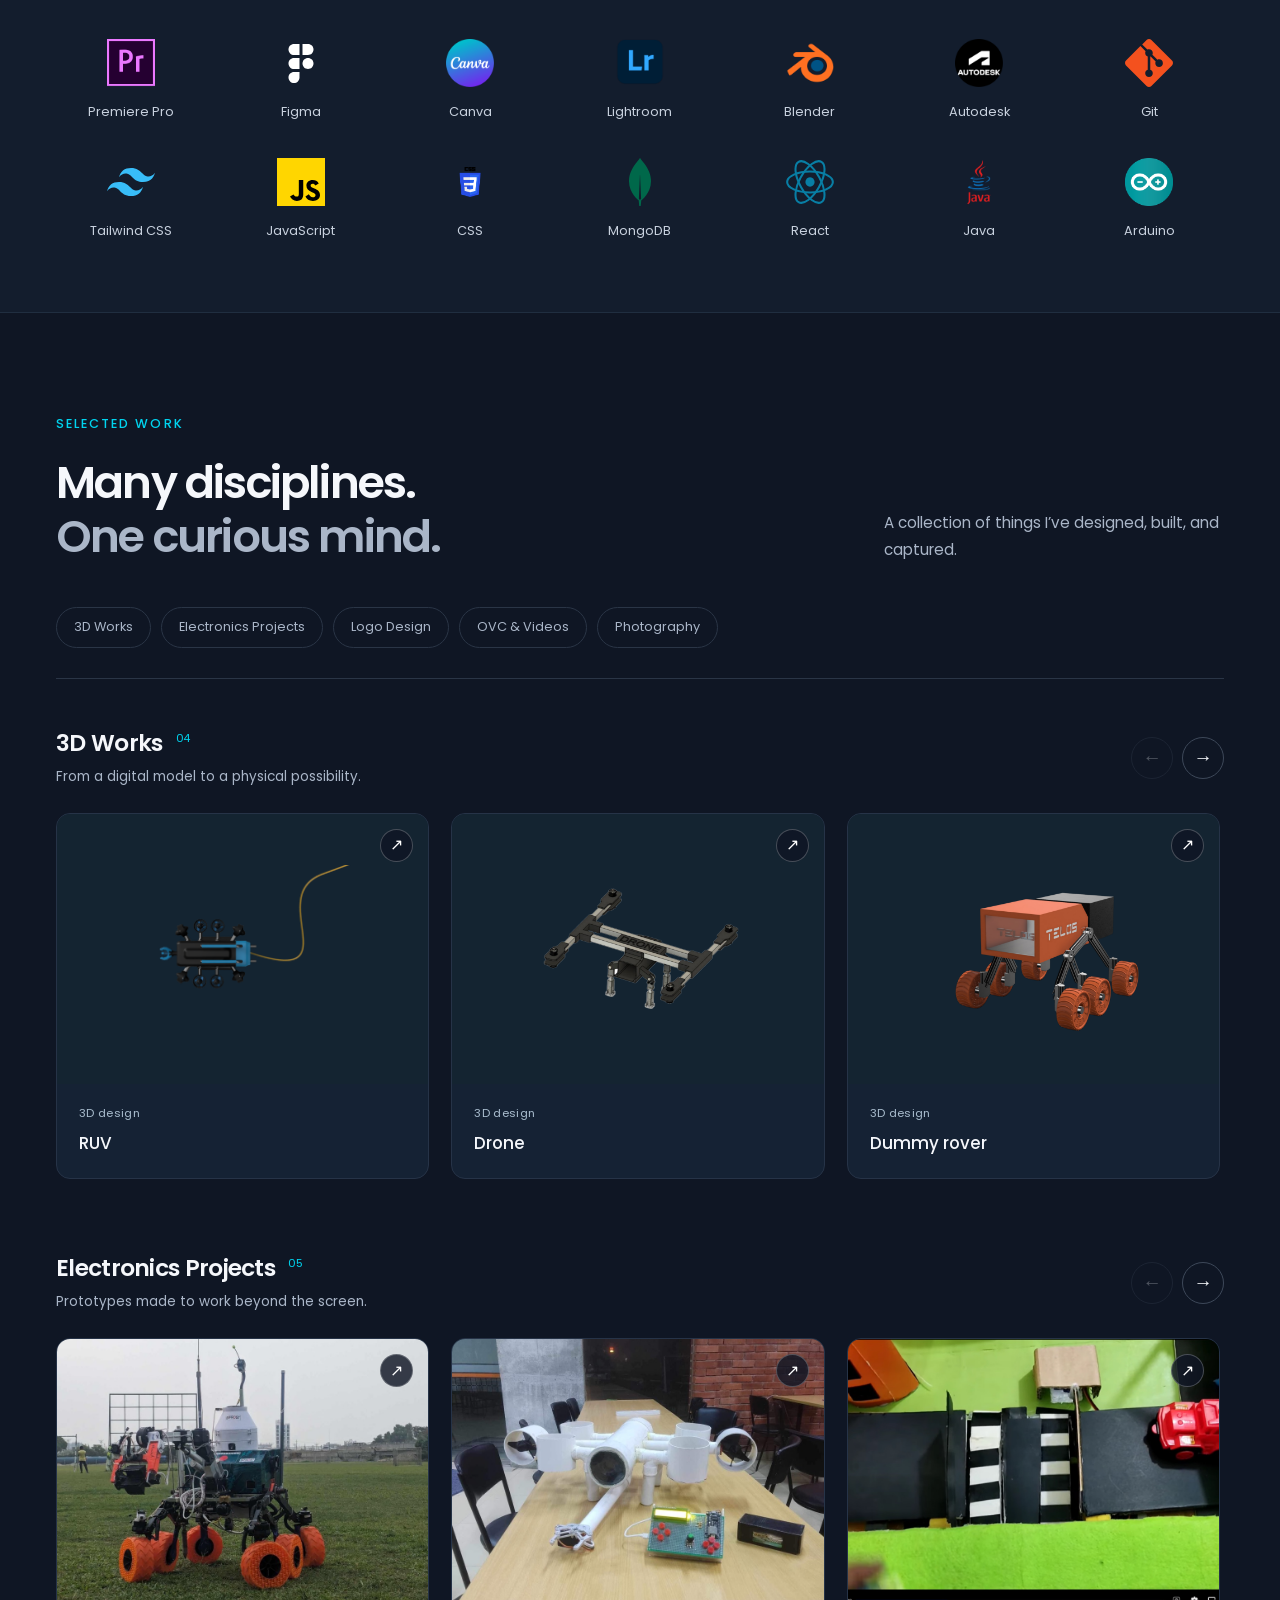
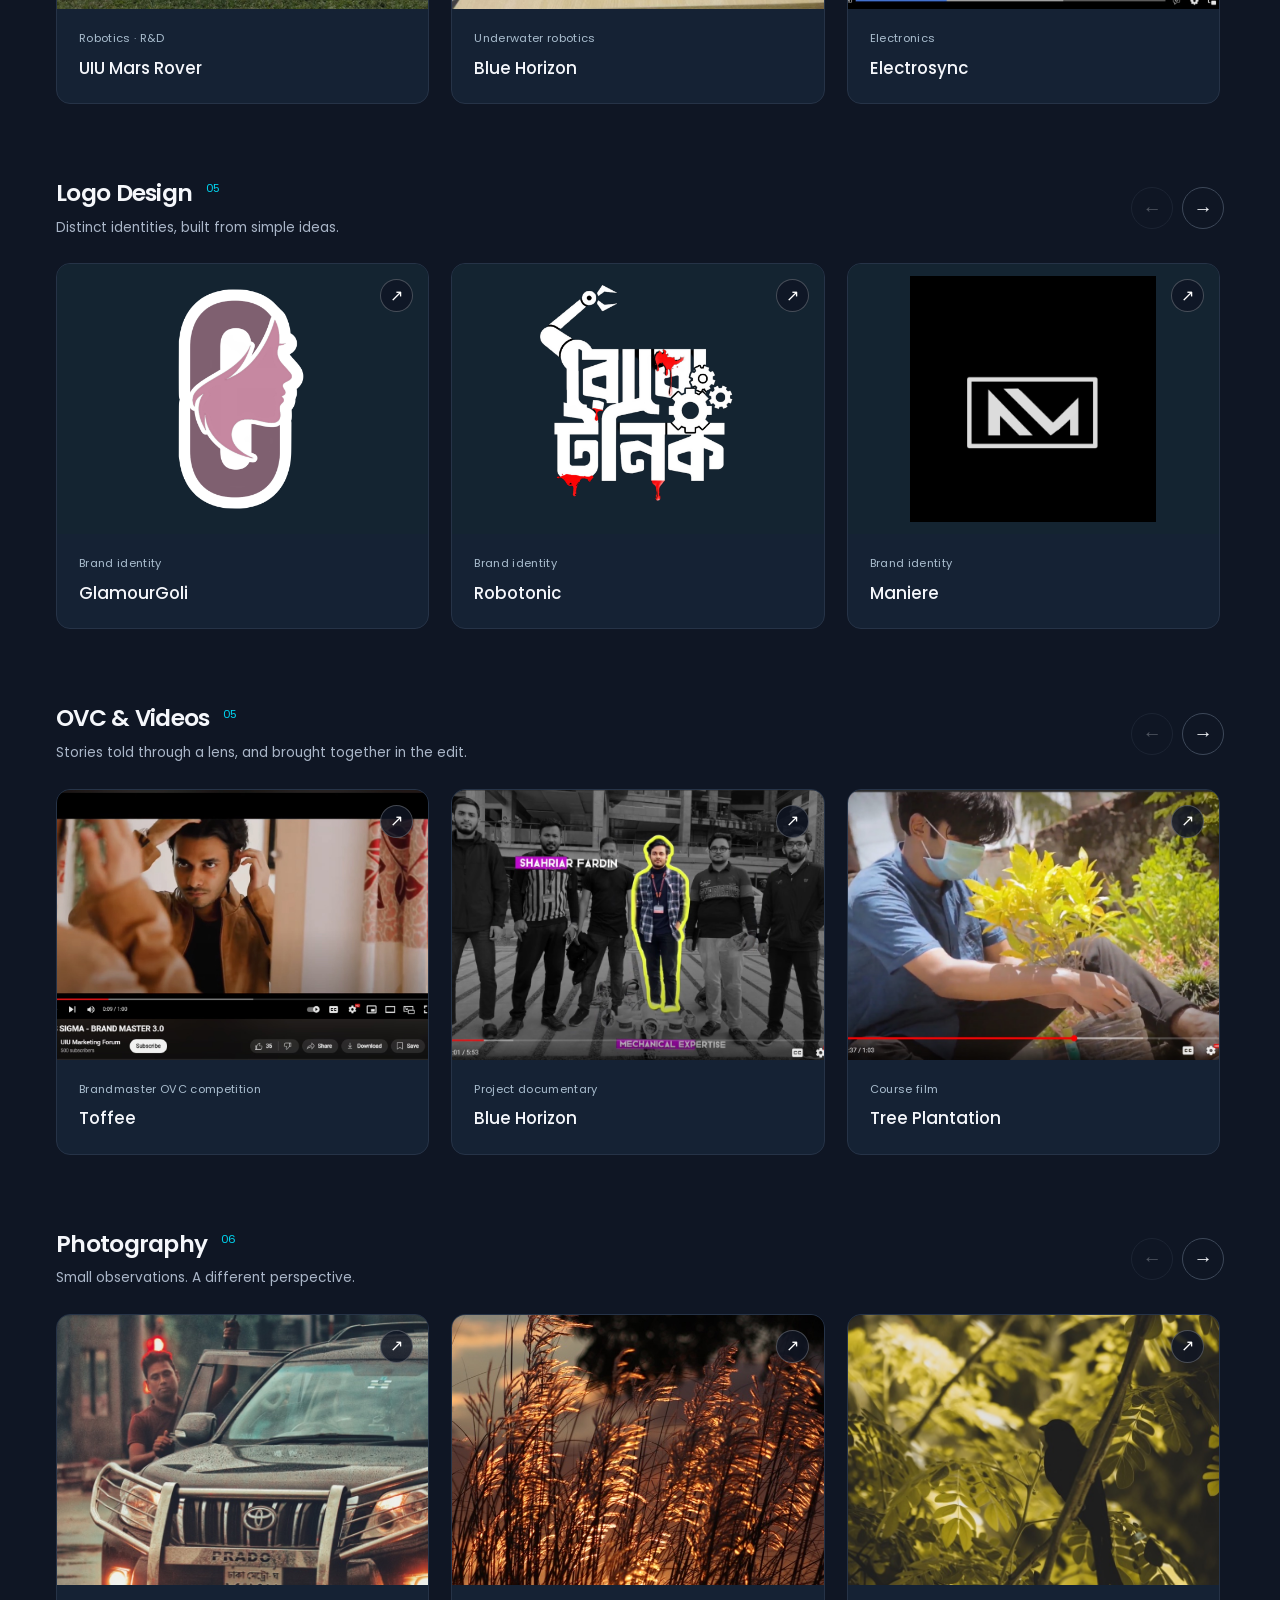
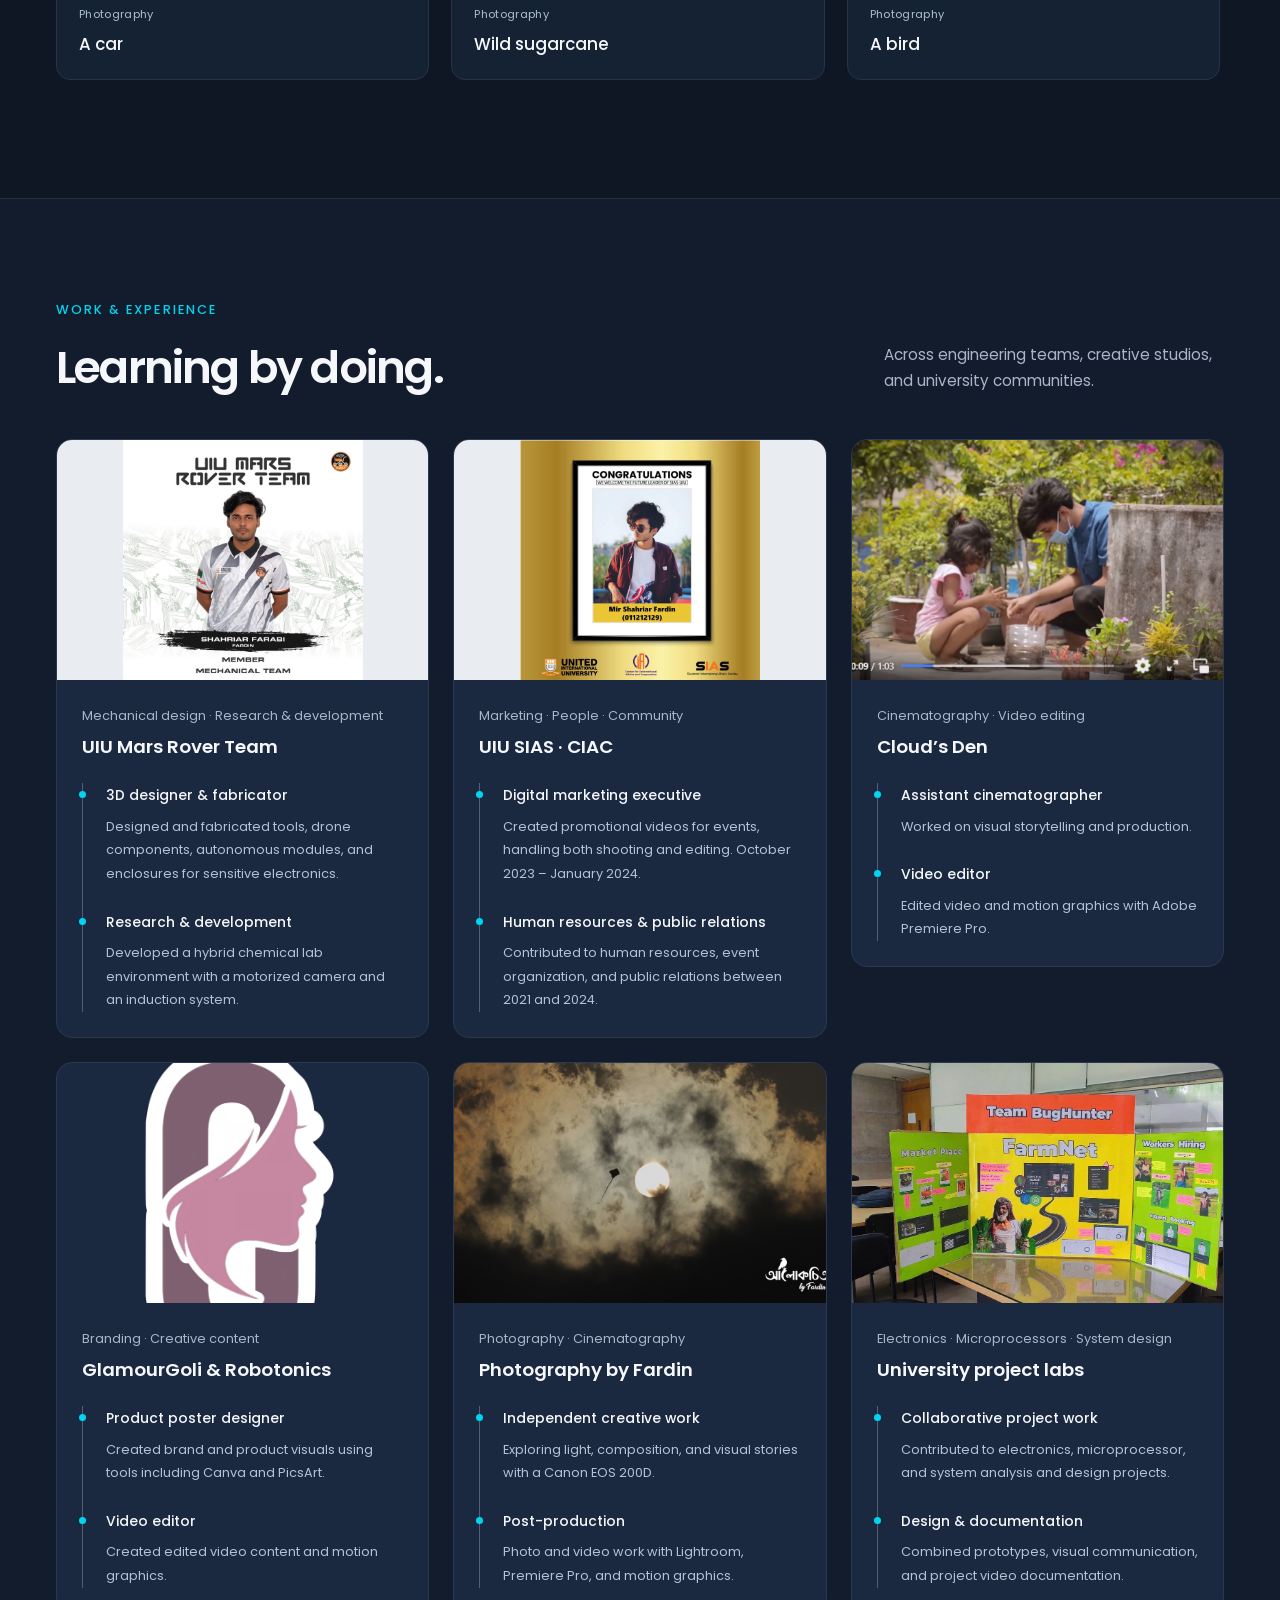
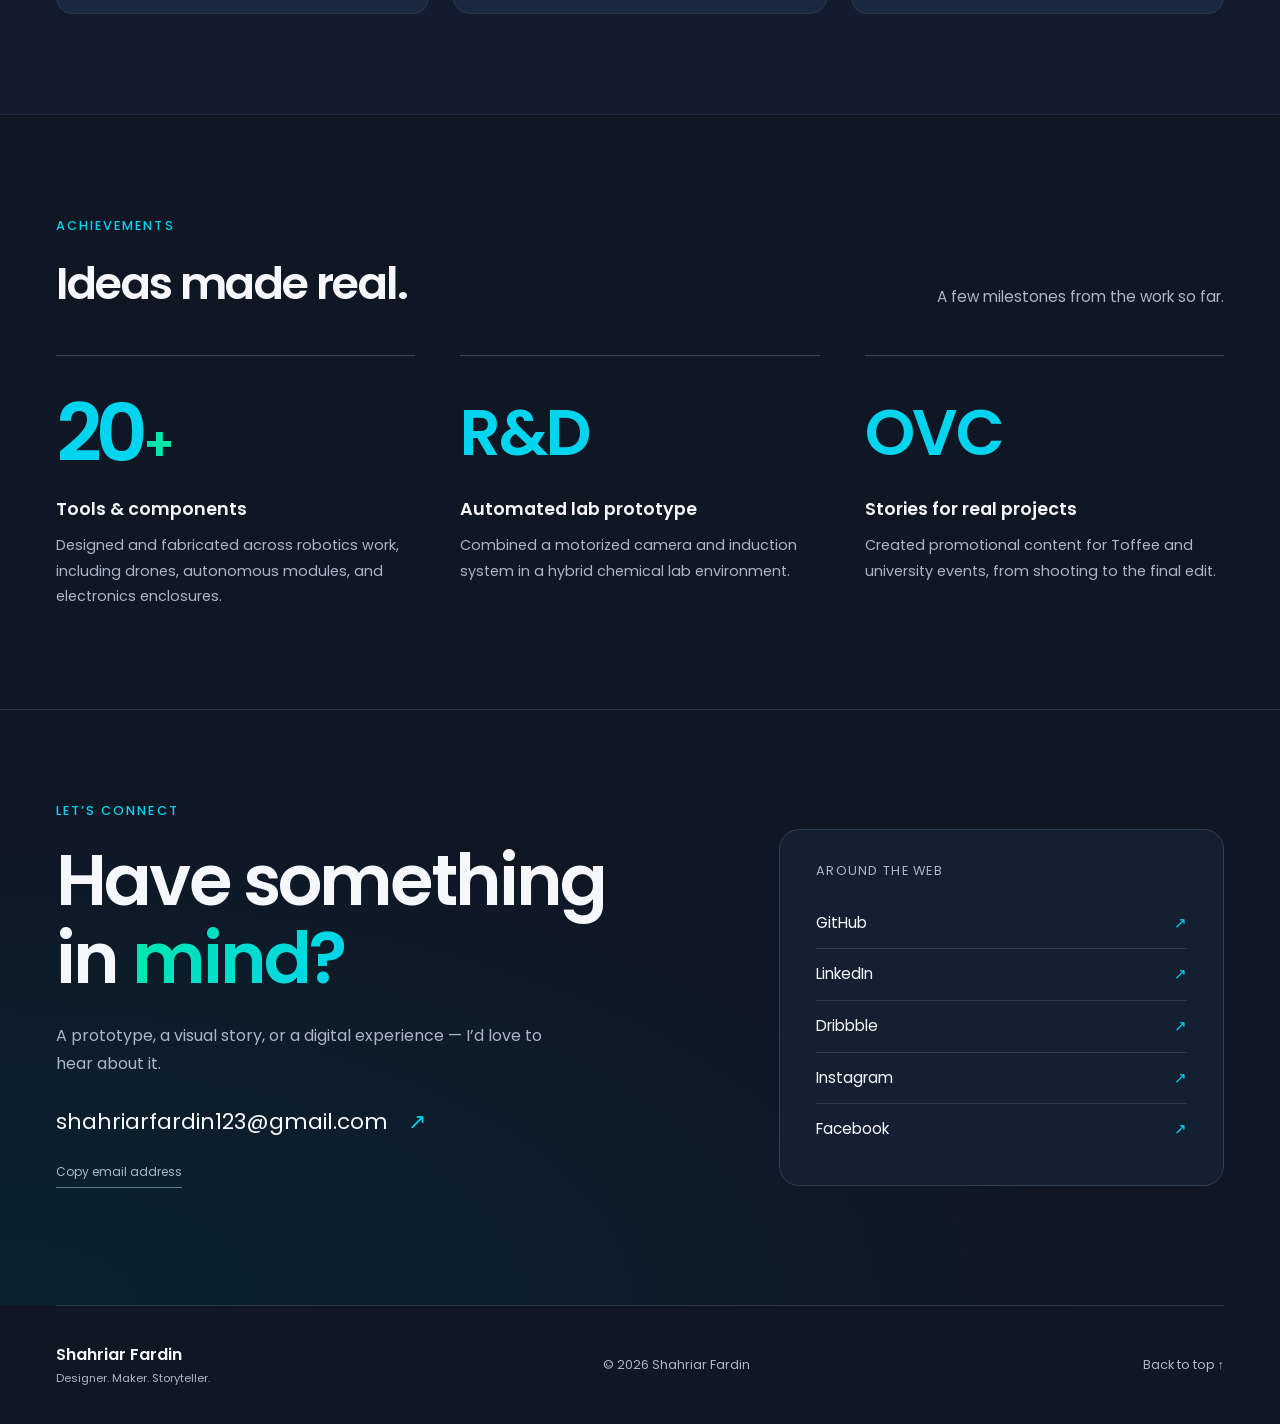
==== commit 0931ddac: "Add owner-authenticated live portfolio editor" ====
--- a/index.html
+++ b/index.html
@@ -9,7 +9,7 @@
 <meta property="og:description" content="Ideas into prototypes. Stories into visuals. Explore Fardin’s multidisciplinary work.">
 <meta property="og:type" content="website">
 <link rel="icon" href="brand.png"><link rel="stylesheet" href="assets/fonts.css"><link rel="stylesheet" href="styles.css?v=20260912-nav">
-<script src="script.js?v=20260912-mechatronics" defer></script>
+<script src="purify.min.js" defer></script><script src="editor-config.js" defer></script><script src="content.js" defer></script>
 </head>
 <body>
 <a class="skip-link" href="#main">Skip to content</a>
